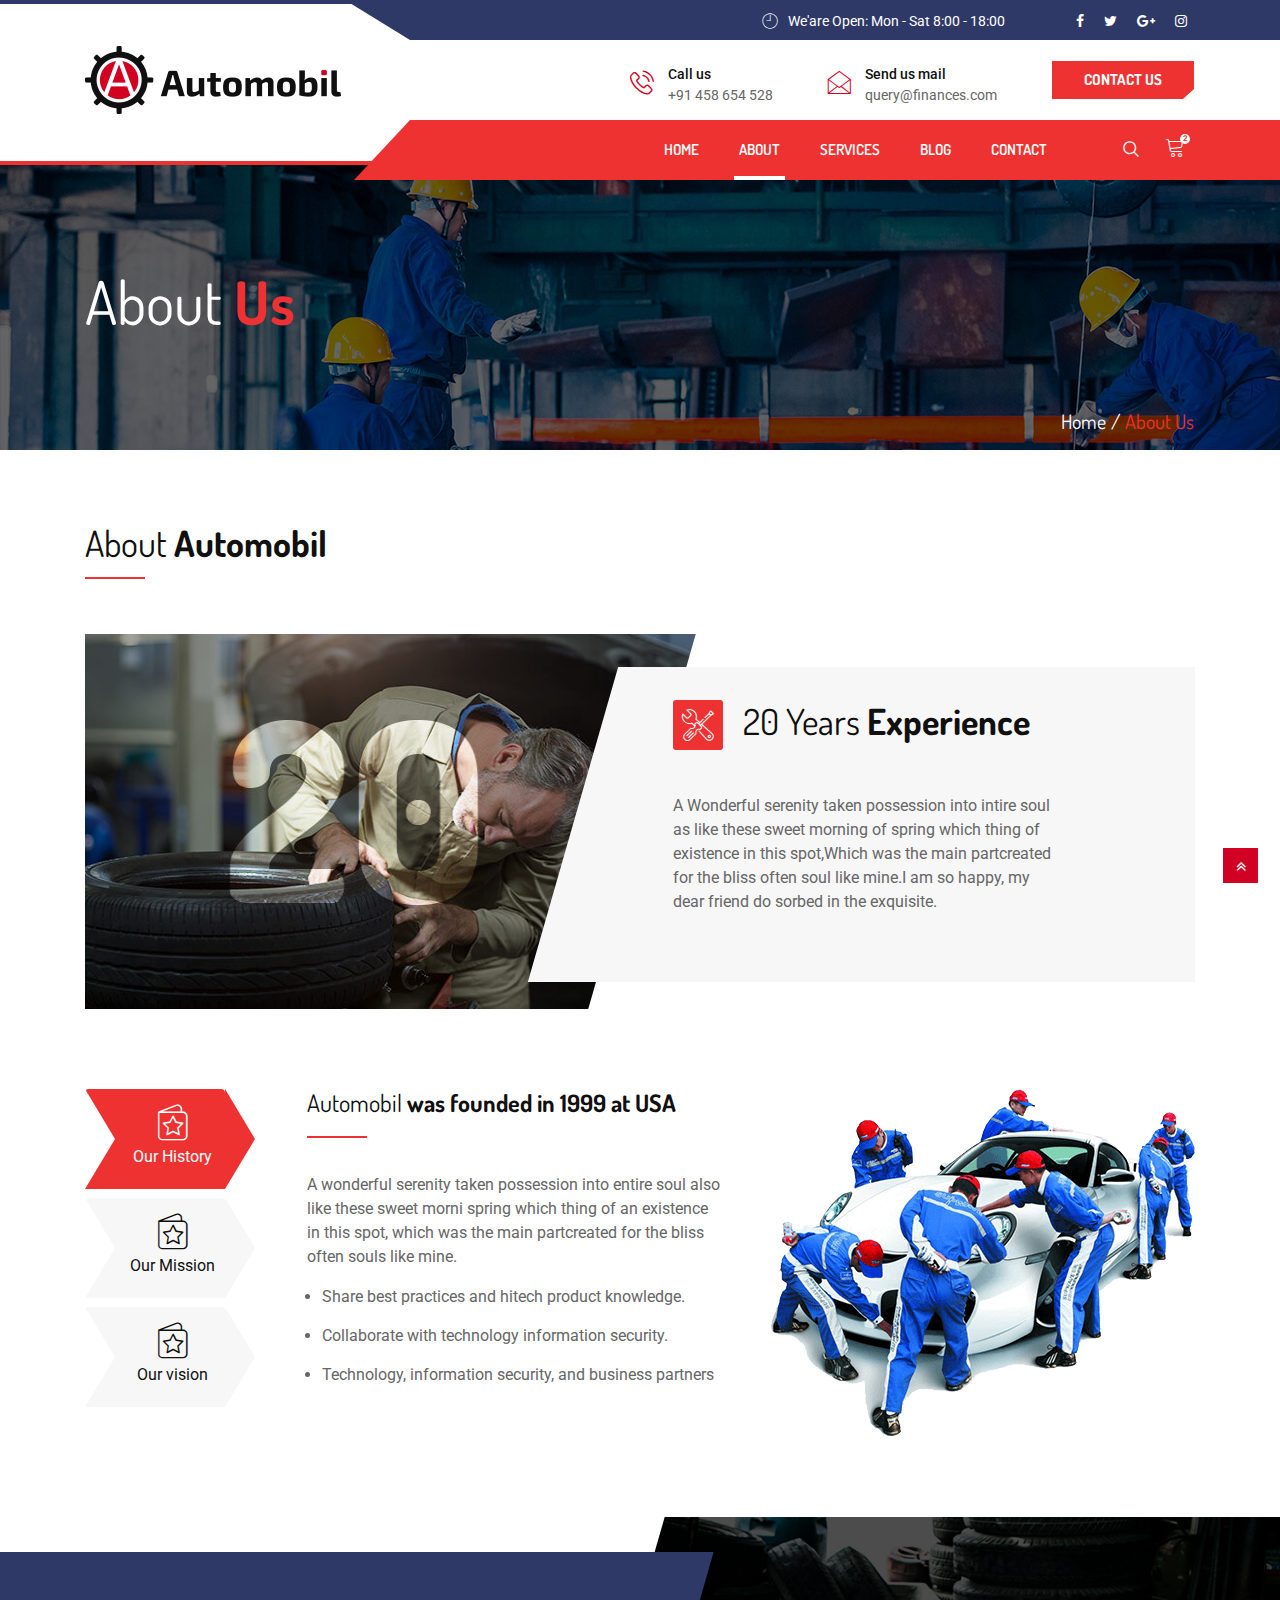
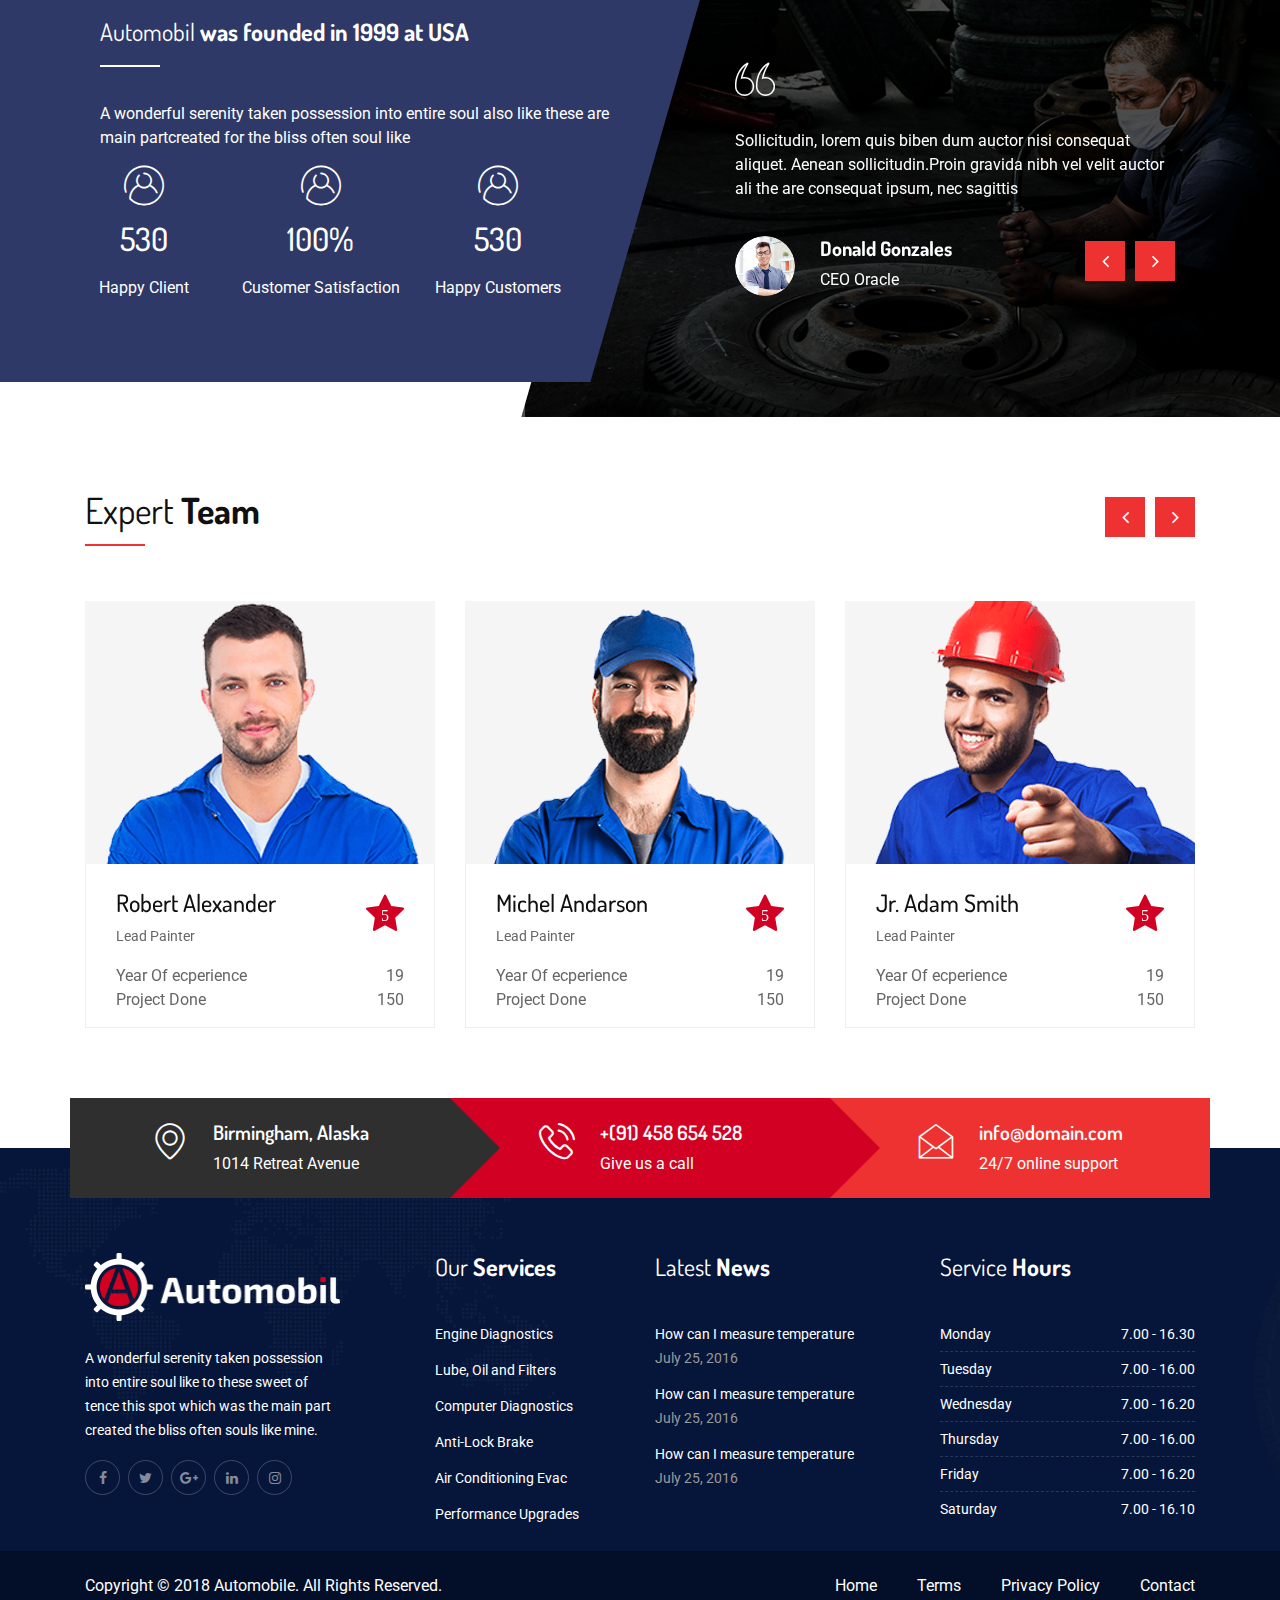
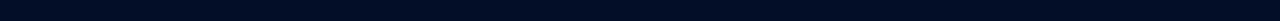
==== HTML/about-us.html @ 8ba7ca72 "Init" ====
<!doctype html>
<html lang="en">

<head>
   <!-- Basic Page Needs =====================================-->
   <meta charset="utf-8">

   <!-- Mobile Specific Metas ================================-->
   <meta http-equiv="X-UA-Compatible" content="IE=edge">
   <meta name="viewport" content="width=device-width, initial-scale=1, shrink-to-fit=no">

   <!-- Site Title- -->
   <title>Automobil - Auto Mechanic & Auto Repair HTML Template</title>

   <!-- CSS
   ==================================================== -->

   <!-- Font Awesome -->
   <link rel="stylesheet" href="css/font-awesome.min.css">

   <!-- Font Awesome -->
   <link rel="stylesheet" href="css/animate.css">

   <!-- IcoFonts -->
   <link rel="stylesheet" href="css/icofonts.css">
   <link rel="stylesheet" href="css/automobil_icon.css">

   <!-- Bootstrap -->
   <link rel="stylesheet" href="css/bootstrap.min.css">

   <!-- Owl Carousel -->
   <link rel="stylesheet" href="css/owlcarousel.min.css">

   <!-- Contactme -->
   <link rel="stylesheet" href="css/contactme/bootstrap-datepicker.standalone.min.css">
   <link rel="stylesheet" href="css/contactme/contactme-1.6.css">
   <link rel="stylesheet" href="css/contactme/jquery.timepicker.css">
   <link rel="stylesheet" href="css/contactme/select2.min.css">

   <!-- Style -->
   <link rel="stylesheet" href="css/style.css">

   <!-- Responsive -->
   <link rel="stylesheet" href="css/responsive.css">


   <!-- HTML5 shim and Respond.js IE8 support of HTML5 elements and media queries -->
   <!-- WARNING: Respond.js doesn't work if you view the page via file:// -->
   <!--[if lt IE 9]>
      <script src="https://oss.maxcdn.com/html5shiv/3.7.2/html5shiv.min.js"></script>
      <script src="https://oss.maxcdn.com/respond/1.4.2/respond.min.js"></script>
      <![endif]-->


</head>

<body>
   <div class="ts-top-bar">
      <div class="top-bar-angle">
         <div class="container">
            <div class="row">
               <div class="col-lg-6 col-md-4"></div>
               <div class="col-lg-4 col-md-5">
                  <div class="top-bar-event ts-top">
                     <i class="icon icon-clock"></i><span>We'are Open: Mon - Sat 8:00 - 18:00</span>
                  </div> <!-- Top Bar Text End -->
               </div> <!-- Col End -->
               <div class="col-lg-2 col-md-3 text-right">
                  <div class="top-bar-social-icon ml-auto">
                     <ul>
                        <li><a href="#"><i class="fa fa-facebook"></i></a></li>
                        <li><a href="#"><i class="fa fa-twitter"></i></a></li>
                        <li><a href="#"><i class="fa fa-google-plus"></i></a></li>
                        <li><a href="#"><i class="fa fa-instagram"></i></a></li>
                     </ul>
                  </div> <!-- Social End -->
               </div><!-- Col End -->
            </div> <!-- Row End -->
         </div> <!-- Container End -->
      </div> <!-- Angle Bar End -->
   </div> <!-- Top Bar End -->

   <header class="ts-header header-default">
      <div class="ts-logo-area">
         <div class="container">
            <div class="row align-items-center">
               <div class="col-md-4">
                  <a class="ts-logo" href="index.html">
                     <img src="images/logo/logo.png" alt="logo">
                  </a>
               </div> <!-- Col End -->
               <div class="col-md-8 float-right">
                  <ul class="top-contact-info">
                     <li>
                        <span><i class="icon icon-phone3"></i></span>
                        <div class="info-wrapper">
                           <p class="info-title">Call us</p>
                           <p class="info-subtitle">+91 458 654 528</p>
                        </div>
                     </li> <!-- li End -->
                     <li>
                        <span><i class="icon icon-envelope"></i></span>
                        <div class="info-wrapper">
                           <p class="info-title">Send us mail</p>
                           <p class="info-subtitle">query@finances.com</p>
                        </div>
                     </li> <!-- Li End -->
                     <li>
                        <a href="#" class="btn btn-primary">contact us</a>
                     </li> <!-- Li End -->
                  </ul> <!-- Contact info End -->
               </div> <!-- Col End -->
            </div> <!-- Row End -->
         </div> <!-- Container End -->
      </div> <!-- Logo End -->
	  
      <div class="header-angle">
         <div class="container">
            <nav class="navbar navbar-expand-lg navbar-light">
               <button class="navbar-toggler" type="button" data-toggle="collapse" data-target="#navbarSupportedContent" aria-controls="navbarSupportedContent"
                  aria-expanded="false" aria-label="Toggle navigation">
                  <span class="navbar-toggler-icon"></span>
               </button><!-- End of Navbar toggler -->
               <div class="collapse navbar-collapse justify-content-end ts-navbar" id="navbarSupportedContent">
                  <ul class="navbar-nav">
                     <li class="nav-item dropdown">
                        <a class="nav-link" href="#" data-toggle="dropdown">
                        Home
                        <span class="ts-indicator"><i class="fa fa-angle-down"></i></span>
                     </a>
                        <ul class="dropdown-menu ts-dropdown-menu">
                           <li><a href="index.html">Home One</a></li>
                           <li><a href="index-2.html">Home Two</a></li>
                           <li><a href="index-3.html">Home Three</a></li>
                           <li><a href="index-4.html">Home Four</a></li>
                        </ul><!-- End of Dropdown menu -->
                     </li><!-- End Dropdown -->
                     <li class="nav-item dropdown active">
                        <a class="nav-link active" href="#" data-toggle="dropdown">
                        About
                        <span class="ts-indicator"><i class="fa fa-angle-down"></i></span>
                     </a>
                        <ul class="dropdown-menu ts-dropdown-menu">
                           <li><a class="active" href="about-us.html">About Us</a></li>
                           <li><a href="team.html">Our Team</a></li>
                           <li><a href="gallery.html">Gallery</a></li>
                           <li><a href="faq.html">Faq</a></li>
                           <li><a href="testimonial.html">Testimonial</a></li>
                           <li><a href="pricing-table.html">Pricing Table</a></li>
                        </ul><!-- End of Dropdown menu -->
                     </li><!-- End Dropdown -->
                     <li class="nav-item dropdown">
                        <a class="nav-link" href="#" data-toggle="dropdown">
                        Services
                        <span class="ts-indicator"><i class="fa fa-angle-down"></i></span>
                     </a>
                        <ul class="dropdown-menu ts-dropdown-menu">
                           <li><a href="service.html">Service All</a></li>
                           <li><a href="service-details.html">Service Single</a></li>
                        </ul><!-- End of Dropdown menu -->
                     </li><!-- End Dropdown -->

                     <!-- <li class="nav-item dropdown">
                        <a class="nav-link" href="#" data-toggle="dropdown">
                        Shop
                        <span class="ts-indicator"><i class="fa fa-angle-down"></i></span>
                        </a>
                     </li> -->
                     <li class="nav-item dropdown">
                        <a class="nav-link" href="#" data-toggle="dropdown">
                        Blog
                        <span class="ts-indicator"><i class="fa fa-angle-down"></i></span>
                     </a>
                        <ul class="dropdown-menu ts-dropdown-menu">
                           <li><a href="news-left-sidebar.html">News Left Sidebar</a></li>
                           <li><a href="news-right-sidebar.html">News Right Sidebar</a></li>
                           <li><a href="news-single.html">News Single</a></li>
                        </ul><!-- End of Dropdown menu -->
                     </li><!-- End Dropdown -->

                     <li class="nav-item dropdown">
                        <a class="nav-link" href="contact.html" >
                        Contact
                        </a>
                     </li> <!-- End Dropdown -->

                  </ul> <!-- End Navbar Nav -->
               </div> <!-- End of navbar collapse -->

               <div class="header-cart">
                  <div class="cart-link">
                     <form action="#">
                           <button type="button"><i class="icon icon-search show"></i></button>
                        <button><i class="icon icon-cross"></i></button>
                        <div class="search-box">
                           <input type="search" name="search" id="search" placeholder="Type here and Search...">
                        </div>
                     </form>
                     <a href="#"><i class="icon icon-cart"></i><sup>2</sup></a>
                  </div>
               </div> <!-- End Cart -->

            </nav> <!-- End of Nav -->
         </div> <!-- End of Container -->
      </div> <!-- End of Header Angle-->
   </header> <!-- End of Header area-->

   <div class="banner-area bg-overlay" id="banner-area" style="background-image:url(images/banner/about_banner.jpg);">
      <div class="container">
            <div class="row justify-content-center">
               <div class="col">
                  <div class="banner-heading">
                        <h1 class="banner-title">About <span>Us</span></h1>
                        <ol class="breadcrumb">
                           <li>Home</li>
                           <li><a href="#">About Us</a></li>
                        </ol>
                  </div> <!-- Banner heading -->
               </div><!-- Col end-->
            </div><!-- Row end-->
      </div><!-- Container end-->
   </div><!-- Banner area end-->

   <section id="main-container" class="main-container pb-0">
      <div class="ts-about-us">
         <div class="container">
            <div class="row">
               <div class="col-md-12">
                  <h2 class="section-title">
                     <span>About</span> Automobil
                  </h2>
               </div><!-- Col end -->
            </div><!-- Row End -->
            <div class="row overflow-hidden no-gutters">
               <div class="col-lg-7 col-md-12">
                  <div class="box-skew-hidden-left">
                        <div class="box-skew-left">
                           <img class="img-fluid" src="images/about/about-img2.jpg" alt="">
                        </div><!-- Box skew left -->
                  </div>
               </div> <!-- Col End -->
               <div class="col-lg-5 col-md-12">
                  <div class="box-skew-right">
                        <div class="box-content-wrapper">
                           <i class="icon-repair"></i>
                           <h2 class="column-title no-border">
                              <span>20 Years</span> Experience
                           </h2>
                           <p>A Wonderful serenity taken possession into intire soul as like these sweet morning of spring which thing of existence  in this spot,Which was the main partcreated for the bliss often soul like mine.I am so happy, my dear friend do sorbed in the exquisite.</p>
                        </div> <!-- Content wrapper end -->
                  </div> <!-- Content Right End -->
               </div> <!-- Col end -->
            </div> <!-- Row End -->
         </div> <!-- Container Fluid -->
      </div><!-- Ts About Us end -->
   </section> <!-- About End -->

   <section id="ts-history-tab" class="ts-history-tab">
      <div class="container">
         <div class="row">
            <div class="col-lg-7 col-md-12">
               <div class="row">
                  <div class="col-lg-4 col-md-4">
                     <ul class="nav nav-tabs ts-tab" id="myTab" role="tablist">
                        <li class="nav-item">
                           <a class="nav-link active" id="home-tab" data-toggle="tab" href="#home" role="tab" aria-controls="home" aria-selected="true">
                           <i class="icon-history"></i>Our History</a>
                        </li>
                        <li class="nav-item">
                           <a class="nav-link" id="profile-tab" data-toggle="tab" href="#profile" role="tab" aria-controls="profile" aria-selected="false">
                           <i class="icon-history"></i>Our Mission</a>
                        </li>
                        <li class="nav-item">
                           <a class="nav-link" id="contact-tab" data-toggle="tab" href="#contact" role="tab" aria-controls="contact" aria-selected="false">
                           <i class="icon-history"></i>Our vision</a>
                        </li>
                     </ul><!-- ul end -->
                  </div><!-- Col end -->
                  <div class="col-lg-8 col-md-8">
                     <div class="tab-content ts-tab-content" id="myTabContent">
                        <div class="tab-pane fade show active" id="home" role="tabpanel" aria-labelledby="home-tab">
                           <h2 class="column-title-sm">
                              <span>Automobil </span> was founded in 1999 at USA
                           </h2>
                           <p>A wonderful serenity taken possession  into entire soul also  like these sweet morni  spring which thing of an existence in this spot, which was the main partcreated for the bliss often souls like mine. </p>
                           <ul class="list-round-solid">
                              <li>Share best practices and hitech product knowledge.</li>
                              <li>Collaborate with technology information security.</li>
                              <li>Technology, information security, and business partners</li>
                           </ul>
                        </div> <!-- tab pane end -->
                        <div class="tab-pane fade" id="profile" role="tabpanel" aria-labelledby="profile-tab">
                           <h2 class="column-title-sm">
                              <span>Automobil </span> was founded in 1999 at USA
                           </h2>
                           <p>A wonderful serenity taken possession  into entire soul also  like these sweet morni  spring which thing of an existence in this spot, which was the main partcreated for the bliss often souls like mine. </p>
                           <ul class="list-round-solid">
                              <li>Share best practices and hitech product knowledge.</li>
                              <li>Collaborate with technology information security.</li>
                              <li>Technology, information security, and business partners</li>
                           </ul>
                        </div> <!-- tab pane end -->
                        <div class="tab-pane fade" id="contact" role="tabpanel" aria-labelledby="contact-tab">
                           <h2 class="column-title-sm">
                              <span>Automobil </span> was founded in 1999 at USA
                           </h2>
                           <p>A wonderful serenity taken possession  into entire soul also  like these sweet morni  spring which thing of an existence in this spot, which was the main partcreated for the bliss often souls like mine. </p>
                           <ul class="list-round-solid">
                              <li>Share best practices and hitech product knowledge.</li>
                              <li>Collaborate with technology information security.</li>
                              <li>Technology, information security, and business partners</li>
                           </ul>
                        </div><!-- Tab pane end -->
                     </div> <!-- tab content -->
                  </div> <!-- col end -->
               </div><!-- Row end -->
            </div> <!-- Col end -->
            <div class="col-lg-5 col-md-12 text-right">
               <span><img class="img-fluid" src="images/our-history.png" alt=""></span>
            </div> <!-- COl end -->
         </div> <!-- Row End -->
      </div> <!-- Container end -->
   </section> <!-- History tab end -->

   <section id="ts-fun-facts" class="ts-fun-facts">
      <div class="container-fluid no-padding">
         <div class="row no-gutters">
            <div class="col-lg-6 col-md-12 align-self-center">
               <div class="box-skew-area-left bg-blue">
                  <div class="box-skew-sm-left">
                     <h2 class="column-title-sm text-white">
                        <span>Automobil </span> was founded in 1999 at USA
                     </h2>
                     <p class="fun-fact-info">A wonderful serenity taken possession into entire soul also like these are main partcreated for the bliss often soul like</p>
                     <div class="row ts-main-fact">
                        <div class="col-md-4">
                           <div class="ts-facts text-center">
                              <i class="icon-customer"></i>
                              <div class="ts-facts-num">
                                 <h3 class="funfact"><span class="counterUp">530</span></h3>
                              </div>
                              <p>Happy Client</p>
                           </div>
                        </div>
                        <div class="col-md-4">
                           <div class="ts-facts text-center">
                              <i class="icon-customer"></i>
                              <div class="ts-facts-num">
                                 <h3 class="funfact"><span class="counterUp">100%</span></h3>
                              </div>
                              <p>Customer Satisfaction</p>
                           </div>
                        </div>
                        <div class="col-md-4">
                           <div class="ts-facts text-center">
                              <i class="icon-customer"></i>
                              <div class="ts-facts-num">
                                 <h3 class="funfact"><span class="counterUp">530</span></h3>
                              </div>
                              <p>Happy Customers</p>
                           </div>
                        </div>
                     </div><!-- row end -->
                  </div> <!-- Newsletter Content end -->
               </div> <!-- Newsletter Left end -->
            </div> <!-- Col End -->
            <div class="col-lg-6 col-md-12">
               <div class="box-skew-area-right">
                  <div class="box-skew-sm-right">
                     <img class="img-fluid" src="images/about/about-img3.jpg" alt="">
                     <div class="testimonial-slide owl-carousel">
                        <div class="testimonial-item">
                           <span class="icon icon-quote22"></span>
                              <p class="quote-text">Sollicitudin, lorem quis biben dum auctor nisi consequat aliquet. Aenean sollicitudin.Proin gravida nibh vel velit auctor ali the are consequat ipsum, nec sagittis</p>
                           <div class="quote-item-footer">
                              <img class="img-fluid" src="images/testimonial/quote_profile.png" alt="">
                              <div class="quote-item-info">
                                 <h3 class="quote-author">Donald Gonzales</h3>
                                 <span class="quote-subtext"> CEO Oracle </span>
                              </div>
                           </div> <!-- Item End -->
                        </div> <!-- Testimonial Single End -->
                        <div class="testimonial-item">
                           <span class="icon icon-quote22"></span>
                              <p class="quote-text"><i>Sollicitudin, lorem quis biben dum auctor nisi consequat aliquet. Aenean sollicitudin.Proin gravida nibh vel velit auctor ali the are consequat ipsum, nec sagittis</i></p>
                           <div class="quote-item-footer">
                              <img class="img-fluid" src="images/testimonial/quote_profile.png" alt="">
                              <div class="quote-item-info">
                                 <h3 class="quote-author">Donald Gonzales</h3>
                                 <span class="quote-subtext"> CEO Oracle </span>
                              </div>
                           </div> <!-- Item End -->
                        </div> <!-- Testimonial Single End -->
                     </div><!-- Testimonial Slide -->
                  </div> <!-- Newsletter content end -->
               </div> <!-- Newsletter right end -->
            </div> <!-- Col end -->
         </div> <!-- Row End -->
      </div> <!-- Container fluid end -->
   </section><!-- Fun Fact -->

   <section id="ts-team" class="ts-team pb-120">
      <div class="container">
         <div class="row">
            <div class="col-md-12">
               <h2 class="section-title">
                  <span>Expert </span>Team
               </h2>
            </div> <!-- Col End -->
         </div><!-- Row End -->
         <div class="row">
            <div class="col-md-12">
               <div class="team-carousel owl-carousel">
                  <div class="ts-team-info">
                     <img src="images/team/team1.png" alt="" class="img-fluid">
                     <div class="team-content">
                        <div class="team-details">
                           <h3 class="team-name">
                              Robert Alexander 
                           </h3>
									<p>Lead Painter</p>
                           <span class="team-rating">
                              <i class="fa fa-star"><span>5</span></i>
                           </span>
                        </div>
                        <div class="team-text">
                           <p>Year Of ecperience<span>19</span></p>
                           <p>Project Done<span>150</span></p>
                        </div>
                     </div> <!-- Team Content End -->
                  </div> <!-- Team Info End -->
                  <div class="ts-team-info">
                     <img src="images/team/team2.png" alt="" class="img-fluid">
                     <div class="team-content">
                        <div class="team-details">
                           <h3 class="team-name">
                              Michel Andarson 
                           </h3>
									<p>Lead Painter</p>
                           <span class="team-rating">
                              <i class="fa fa-star"><span>5</span></i>
                           </span>
                        </div>
                        <div class="team-text">
                           <p>Year Of ecperience<span>19</span></p>
                           <p>Project Done<span>150</span></p>
                        </div>
                     </div> <!-- Team Content End -->
                  </div> <!-- Team Info End -->
                  <div class="ts-team-info">
                     <img src="images/team/team3.png" alt="" class="img-fluid">
                     <div class="team-content">
                        <div class="team-details">
                           <h3 class="team-name">
                              Jr. Adam Smith 
                           </h3>
									<p>Lead Painter</p>
                           <span class="team-rating">
                              <i class="fa fa-star"><span>5</span></i>
                           </span>
                        </div>
                        <div class="team-text">
                           <p>Year Of ecperience<span>19</span></p>
                           <p>Project Done<span>150</span></p>
                        </div>
                     </div> <!-- Team Content End -->
                  </div> <!-- Team Info End -->
                  <div class="ts-team-info">
                     <img src="images/team/team2.png" alt="" class="img-fluid">
                     <div class="team-content">
                        <div class="team-details">
                           <h3 class="team-name">
                              Michel Andarson 
                           </h3>
									<p>Lead Painter</p>
                           <span class="team-rating">
                              <i class="fa fa-star"><span>5</span></i>
                           </span>
                        </div>
                        <div class="team-text">
                           <p>Year Of ecperience<span>19</span></p>
                           <p>Project Done<span>150</span></p>
                        </div>
                     </div> <!-- Team Content End -->
                  </div> <!-- Team Info End -->
                  <div class="ts-team-info">
                     <img src="images/team/team2.png" alt="" class="img-fluid">
                     <div class="team-content">
                        <div class="team-details">
                           <h3 class="team-name">
                              Michel Andarson 
                           </h3>
					<p>Lead Painter</p>
                           <span class="team-rating">
                              <i class="fa fa-star"><span>5</span></i>
                           </span>
                        </div>
                        <div class="team-text">
                           <p>Year Of ecperience<span>19</span></p>
                           <p>Project Done<span>150</span></p>
                        </div><!-- Team Text -->
                     </div> <!-- Team Content End -->
                  </div> <!-- Team Info End -->
               </div><!-- News Carousel end -->
            </div><!-- Col end -->
         </div><!-- Row end -->
      </div><!-- Container end -->
   </section> <!-- Team end -->

   <footer class="footer" id="footer">
      <div class="footer-top">
         <div class="container">
            <div class="row">
               <div class="col-md-4 footer-box">
                  <i class="icon icon-map-marker2"></i>
                  <div class="footer-box-content">
                     <h3>Birmingham, Alaska</h3>
                     <p>1014 Retreat Avenue</p>
                  </div>
               </div><!-- Box 1 end-->
               <div class="col-md-4 footer-box">
                  <i class="icon icon-phone3"></i>
                  <div class="footer-box-content">
                     <h3>+(91) 458 654 528</h3>
                     <p>Give us a call</p>
                  </div>
               </div><!-- Box 2 end-->
               <div class="col-md-4 footer-box">
                  <i class="icon icon-envelope"></i>
                  <div class="footer-box-content">
                     <h3>info@domain.com</h3>
                     <p>24/7 online support</p>
                  </div>
               </div><!-- Box 3 end-->
            </div><!-- Content row end-->
         </div><!-- Container end-->
      </div><!-- Footer top end-->
      <div class="footer-main">
         <div class="container">
            <div class="row">
               <div class="col-lg-3 col-md-6 footer-widget footer-about">
                  <div class="footer-logo">
                     <a href="index.html">
                        <img class="img-fluid" src="images/logo/footer_logo.png" alt="">
                     </a>
                  </div>
                  <p>A wonderful serenity taken possession into entire soul like to these sweet of tence this spot which was the main part created the bliss often souls like mine.</p>
                  <div class="footer-social">
                     <ul class="unstyled">
                        <li><a href="#"><i class="fa fa-facebook"></i></a></li>
                        <li><a href="#"><i class="fa fa-twitter"></i></a></li>
                        <li><a href="#"><i class="fa fa-google-plus"></i></a></li>
                        <li><a href="#"><i class="fa fa-linkedin"></i></a></li>
                        <li><a href="#"><i class="fa fa-instagram"></i></a></li>
                     </ul> <!-- Ul end -->
                  </div><!-- Footer social end-->
               </div> <!-- Col End -->
               <!-- About us end-->
               <div class="col-lg-3 col-md-6 footer-widget widget-service">
                  <h3 class="widget-title"><span>Our</span> Services</h3>
                  <ul class="unstyled">
                     <li><a href="#">Engine Diagnostics</a></li>
                     <li><a href="#">Lube, Oil and Filters</a></li>
                     <li><a href="#">Computer Diagnostics</a></li>
                     <li><a href="#">Anti-Lock Brake</a></li>
                     <li><a href="#">Air Conditioning Evac</a></li>
                     <li><a href="#">Performance Upgrades</a></li>
                  </ul> <!-- Ul end -->
               </div> <!-- Col End -->
               <div class="col-lg-3 col-md-6 footer-widget news-widget">
                  <h3 class="widget-title"><span>Latest</span> News</h3>
                  <ul class="unstyled">
                     <li class="news-text">
                        <a href="#"><span>How can I measure temperature</span></a>
                        <span>July 25, 2016</span>
                     </li>
                     <li class="news-text">
                        <a href="#"><span>How can I measure temperature</span></a>
                        <span>July 25, 2016</span>
                     </li>
                     <li class="news-text">
                        <a href="#"><span>How can I measure temperature</span></a>
                        <span>July 25, 2016</span>
                     </li>
                  </ul> <!-- Ul -->
               </div> <!-- Col End -->
               <div class="col-lg-3 col-md-6 footer-widget">
                  <h3 class="widget-title"><span>Service</span> Hours</h3>
                  <ul class="unstyled service-time">
                     <li>
                        <span>Monday</span>
                        <span>7.00 - 16.30</span>
                     </li>
                     <li>
                        <span>Tuesday</span>
                        <span>7.00 - 16.00</span>
                     </li>
                     <li>
                        <span>Wednesday</span>
                        <span>7.00 - 16.20</span>
                     </li>
                     <li>
                        <span>Thursday</span>
                        <span>7.00 - 16.00</span>
                     </li>
                     <li>
                        <span>Friday</span>
                        <span>7.00 - 16.20</span>
                     </li>
                     <li>
                        <span>Saturday</span>
                        <span>7.00 - 16.10</span>
                     </li>
                  </ul> <!-- Service Time -->
               </div> <!-- Col End -->
            </div><!-- Content row end-->
         </div><!-- Container end-->
      </div><!-- Footer Main-->
      <div class="copyright">
         <div class="container">
            <div class="row">
               <div class="col-lg-6 col-md-12">
                  <div class="copyright-info"><span>Copyright © 2018 Automobile. All Rights Reserved.</span></div>
               </div>
               <div class="col-lg-6 col-md-12">
                  <div class="footer-menu">
                     <ul class="nav unstyled">
                        <li><a href="#">Home</a></li>
                        <li><a href="#">Terms</a></li>
                        <li><a href="#">Privacy Policy</a></li>
                        <li><a href="#">Contact</a></li>
                     </ul> <!-- Nav End -->
                  </div> <!-- Footer menu end -->
               </div> <!-- Col End -->
            </div><!-- Row end-->
         </div><!-- Container end-->
         <div class="back-to-top" id="back-to-top" data-spy="affix" data-offset-top="10" style="display: block;">
            <button class="back-btn" title="Back to Top">
               <i class="fa fa-angle-double-up"></i><!-- icon end-->
            </button><!-- button end-->
         </div><!-- Back to top -->
      </div><!-- Copyright end-->
   </footer>

   <!-- javaScript Files
      =============================================================================-->

   <!-- initialize jQuery Library -->
   <script src="js/jquery.min.js"></script>
   <!-- Popper JS -->
   <script src="js/popper.min.js"></script>
   <!-- Bootstrap jQuery -->
   <script src="js/bootstrap.min.js"></script>
   <!-- Owl Carousel -->
   <script src="js/owl-carousel.2.3.0.min.js"></script>
   <!-- START js copy section -->
   <script src="js/contactme/bootstrap-datepicker.min.js"></script>
   <script src="js/contactme/bootstrap-datepicker-lang/en.js"></script>
   <script src="js/contactme/jquery.timepicker.min.js"></script>
   <script src="js/contactme/select2.full.min.js"></script>
   <script src="js/contactme/select2-lang/en.js"></script>
   <!--[if lt IE 9]><script src="contactme/js/EQCSS-polyfills-1.7.0.min.js"></script><![endif]-->
   <script src="js/contactme/EQCSS-1.7.0.min.js"></script>
   <script src="js/contactme/contactme-config.js"></script>
   <script src="js/contactme/contactme-1.6.js"></script>
   <!-- To enable Google reCAPTCHA, uncomment the next line: -->
   <!-- <script src="https://www.google.com/recaptcha/api.js?onload=initRecaptchas&render=explicit" async defer></script> -->
   <!-- END js copy section -->
   <!-- Template Custom -->
   <script src="js/main.js"></script>
</body>

</html>
---- HTML/css/icofonts.css ----
@font-face {
  font-family: 'iconfont';
  src:
    url('../fonts/icofonts/iconfont.ttf?i44ssd') format('truetype'),
    url('../fonts/icofonts/iconfont.woff?i44ssd') format('woff'),
    url('../fonts/icofonts/iconfont.svg?i44ssd#iconfont') format('svg');
  font-weight: normal;
  font-style: normal;
}

.icon {
  /* use !important to prevent issues with browser extensions that change fonts */
  font-family: 'iconfont' !important;
  speak: none;
  font-style: normal;
  font-weight: normal;
  font-variant: normal;
  text-transform: none;
  line-height: 1;

  /* Better Font Rendering =========== */
  -webkit-font-smoothing: antialiased;
  -moz-osx-font-smoothing: grayscale;
}

.icon-abacus2:before {
  content: "\e944";
}
.icon-abacus:before {
  content: "\e945";
}
.icon-agenda:before {
  content: "\e946";
}
.icon-agenda2:before {
  content: "\e993";
}
.icon-agenda-1:before {
  content: "\e994";
}
.icon-alarm-clock2:before {
  content: "\e995";
}
.icon-alarm-clock:before {
  content: "\e996";
}
.icon-atomic:before {
  content: "\e997";
}
.icon-auction:before {
  content: "\e998";
}
.icon-balance:before {
  content: "\e999";
}
.icon-balance2:before {
  content: "\e99a";
}
.icon-bank:before {
  content: "\e99b";
}
.icon-bar-chart:before {
  content: "\e99c";
}
.icon-barrier:before {
  content: "\e99d";
}
.icon-battery:before {
  content: "\e99e";
}
.icon-battery-1:before {
  content: "\e99f";
}
.icon-bell:before {
  content: "\e9a0";
}
.icon-bluetooth:before {
  content: "\e9a1";
}
.icon-book:before {
  content: "\e9a2";
}
.icon-briefcase:before {
  content: "\e9a3";
}
.icon-briefcase-1:before {
  content: "\e9a4";
}
.icon-briefcase-2:before {
  content: "\e9a5";
}
.icon-calculator:before {
  content: "\e9a6";
}
.icon-calculator2:before {
  content: "\e9a7";
}
.icon-calculator-1:before {
  content: "\e9a8";
}
.icon-calendar:before {
  content: "\e9a9";
}
.icon-calendar2:before {
  content: "\e9aa";
}
.icon-calendar-1:before {
  content: "\e9ab";
}
.icon-car:before {
  content: "\e9ac";
}
.icon-carrier:before {
  content: "\e9ad";
}
.icon-cash:before {
  content: "\e9ae";
}
.icon-chat:before {
  content: "\e9af";
}
.icon-chat-1:before {
  content: "\e9b0";
}
.icon-checked:before {
  content: "\e9b1";
}
.icon-clip:before {
  content: "\e9b2";
}
.icon-clip2:before {
  content: "\e9b3";
}
.icon-clipboard2:before {
  content: "\e9b4";
}
.icon-clipboard:before {
  content: "\e9b5";
}
.icon-clock:before {
  content: "\e9b6";
}
.icon-clock-1:before {
  content: "\e9b7";
}
.icon-cloud:before {
  content: "\e9b8";
}
.icon-cloud-computing:before {
  content: "\e9b9";
}
.icon-cloud-computing-1:before {
  content: "\e9ba";
}
.icon-cogwheel:before {
  content: "\e9bb";
}
.icon-coins:before {
  content: "\e9bc";
}
.icon-compass:before {
  content: "\e9bd";
}
.icon-contract:before {
  content: "\e9be";
}
.icon-conversation:before {
  content: "\e9bf";
}
.icon-crane:before {
  content: "\e9c0";
}
.icon-crane-2:before {
  content: "\e9c1";
}
.icon-credit-card2:before {
  content: "\e9c2";
}
.icon-credit-card:before {
  content: "\e9c3";
}
.icon-cursor:before {
  content: "\e9c4";
}
.icon-customer-service:before {
  content: "\e9c5";
}
.icon-cutlery:before {
  content: "\e9c6";
}
.icon-dart-board:before {
  content: "\e9c7";
}
.icon-decision-making:before {
  content: "\e9c8";
}
.icon-desk-chair:before {
  content: "\e9c9";
}
.icon-desk-lamp:before {
  content: "\e9ca";
}
.icon-diamond:before {
  content: "\e9cb";
}
.icon-direction:before {
  content: "\e9cc";
}
.icon-document:before {
  content: "\e9cd";
}
.icon-dollar-bill:before {
  content: "\e9ce";
}
.icon-download:before {
  content: "\e9cf";
}
.icon-edit:before {
  content: "\e9d0";
}
.icon-email:before {
  content: "\e9d1";
}
.icon-envelope2:before {
  content: "\e9d2";
}
.icon-envelope:before {
  content: "\e9d3";
}
.icon-eraser:before {
  content: "\e9d4";
}
.icon-eye:before {
  content: "\e9d5";
}
.icon-factory:before {
  content: "\e9d6";
}
.icon-fast-forward:before {
  content: "\e9d7";
}
.icon-favorites:before {
  content: "\e9d8";
}
.icon-file:before {
  content: "\e9d9";
}
.icon-file-1:before {
  content: "\e9da";
}
.icon-file-2:before {
  content: "\e9db";
}
.icon-file-3:before {
  content: "\e9dc";
}
.icon-filter:before {
  content: "\e9dd";
}
.icon-finance-book:before {
  content: "\e9de";
}
.icon-flag:before {
  content: "\e9df";
}
.icon-folder:before {
  content: "\e9e0";
}
.icon-folder-1:before {
  content: "\e9e1";
}
.icon-folders:before {
  content: "\e9e2";
}
.icon-folders2:before {
  content: "\e9e3";
}
.icon-gamepad:before {
  content: "\e9e4";
}
.icon-gift:before {
  content: "\e9e5";
}
.icon-growth:before {
  content: "\e9e6";
}
.icon-heart:before {
  content: "\e9e7";
}
.icon-home:before {
  content: "\e9e8";
}
.icon-house:before {
  content: "\e9e9";
}
.icon-house-1:before {
  content: "\e9ea";
}
.icon-house-2:before {
  content: "\e9eb";
}
.icon-id-card2:before {
  content: "\e9ec";
}
.icon-id-card:before {
  content: "\e9ed";
}
.icon-id-card-1:before {
  content: "\e9ee";
}
.icon-idea:before {
  content: "\e9ef";
}
.icon-image:before {
  content: "\e9f0";
}
.icon-improvement:before {
  content: "\e9f1";
}
.icon-inbox:before {
  content: "\e9f2";
}
.icon-information:before {
  content: "\e9f3";
}
.icon-key2:before {
  content: "\e9f4";
}
.icon-key:before {
  content: "\e9f5";
}
.icon-laptop:before {
  content: "\e9f6";
}
.icon-layers:before {
  content: "\e9f7";
}
.icon-light-bulb:before {
  content: "\e9f8";
}
.icon-like:before {
  content: "\e9f9";
}
.icon-line-chart:before {
  content: "\e9fa";
}
.icon-loupe:before {
  content: "\e9fb";
}
.icon-mail:before {
  content: "\e9fc";
}
.icon-manager:before {
  content: "\e9fd";
}
.icon-map:before {
  content: "\e9fe";
}
.icon-medal:before {
  content: "\e9ff";
}
.icon-megaphone:before {
  content: "\ea00";
}
.icon-megaphone2:before {
  content: "\ea01";
}
.icon-message:before {
  content: "\ea02";
}
.icon-message-1:before {
  content: "\ea03";
}
.icon-message-2:before {
  content: "\ea04";
}
.icon-microphone:before {
  content: "\ea05";
}
.icon-money:before {
  content: "\ea06";
}
.icon-money-bag:before {
  content: "\ea07";
}
.icon-monitor:before {
  content: "\ea08";
}
.icon-music:before {
  content: "\ea09";
}
.icon-next:before {
  content: "\ea0a";
}
.icon-open-book:before {
  content: "\ea0b";
}
.icon-padlock:before {
  content: "\ea0c";
}
.icon-padlock-1:before {
  content: "\ea0d";
}
.icon-paint-brush:before {
  content: "\ea0e";
}
.icon-pause:before {
  content: "\ea0f";
}
.icon-pen:before {
  content: "\ea10";
}
.icon-pencil:before {
  content: "\ea11";
}
.icon-percentage:before {
  content: "\ea12";
}
.icon-phone-call2:before {
  content: "\ea13";
}
.icon-phone-call:before {
  content: "\ea14";
}
.icon-photo-camera:before {
  content: "\ea15";
}
.icon-pie-chart:before {
  content: "\ea16";
}
.icon-pipe:before {
  content: "\ea17";
}
.icon-placeholder:before {
  content: "\ea18";
}
.icon-placeholder2:before {
  content: "\ea19";
}
.icon-planet-earth:before {
  content: "\ea1a";
}
.icon-play-button:before {
  content: "\ea1b";
}
.icon-power-button:before {
  content: "\ea1c";
}
.icon-presentation2:before {
  content: "\ea1d";
}
.icon-presentation:before {
  content: "\ea1e";
}
.icon-printer:before {
  content: "\ea1f";
}
.icon-push-pin2:before {
  content: "\ea20";
}
.icon-push-pin:before {
  content: "\ea21";
}
.icon-refresh:before {
  content: "\ea22";
}
.icon-reload:before {
  content: "\ea23";
}
.icon-return:before {
  content: "\ea24";
}
.icon-rocket-ship:before {
  content: "\ea25";
}
.icon-rss:before {
  content: "\ea26";
}
.icon-safebox:before {
  content: "\ea27";
}
.icon-safebox2:before {
  content: "\ea28";
}
.icon-search2:before {
  content: "\ea29";
}
.icon-search-1:before {
  content: "\ea2a";
}
.icon-settings:before {
  content: "\ea2b";
}
.icon-settings-1:before {
  content: "\ea2c";
}
.icon-settings-2:before {
  content: "\ea2d";
}
.icon-sewing-machine:before {
  content: "\ea2e";
}
.icon-share:before {
  content: "\ea2f";
}
.icon-shield:before {
  content: "\ea30";
}
.icon-shield2:before {
  content: "\ea31";
}
.icon-shopping:before {
  content: "\ea32";
}
.icon-shopping-bag:before {
  content: "\ea33";
}
.icon-shopping-bag-1:before {
  content: "\ea34";
}
.icon-shopping-bag-2:before {
  content: "\ea35";
}
.icon-shopping-cart:before {
  content: "\ea36";
}
.icon-shopping-cart2:before {
  content: "\ea37";
}
.icon-shopping-cart-1:before {
  content: "\ea38";
}
.icon-shopping-cart-2:before {
  content: "\ea39";
}
.icon-shopping-cart-3:before {
  content: "\ea3a";
}
.icon-smartphone:before {
  content: "\ea3b";
}
.icon-speaker:before {
  content: "\ea3c";
}
.icon-speakers:before {
  content: "\ea3d";
}
.icon-stats:before {
  content: "\ea3e";
}
.icon-stats-1:before {
  content: "\ea3f";
}
.icon-stats-2:before {
  content: "\ea40";
}
.icon-stats-3:before {
  content: "\ea41";
}
.icon-stats-4:before {
  content: "\ea42";
}
.icon-stats-5:before {
  content: "\ea43";
}
.icon-stats-6:before {
  content: "\ea44";
}
.icon-sticky-note:before {
  content: "\ea45";
}
.icon-store:before {
  content: "\ea46";
}
.icon-store-1:before {
  content: "\ea47";
}
.icon-suitcase:before {
  content: "\ea48";
}
.icon-suitcase-1:before {
  content: "\ea49";
}
.icon-tag:before {
  content: "\ea4a";
}
.icon-target:before {
  content: "\ea4b";
}
.icon-team:before {
  content: "\ea4c";
}
.icon-tie:before {
  content: "\ea4d";
}
.icon-trash:before {
  content: "\ea4e";
}
.icon-trolley:before {
  content: "\ea4f";
}
.icon-trolley-1:before {
  content: "\ea50";
}
.icon-trolley-2:before {
  content: "\ea51";
}
.icon-trophy:before {
  content: "\ea52";
}
.icon-truck:before {
  content: "\ea53";
}
.icon-truck-1:before {
  content: "\ea54";
}
.icon-truck-2:before {
  content: "\ea55";
}
.icon-umbrella:before {
  content: "\ea56";
}
.icon-upload:before {
  content: "\ea57";
}
.icon-user:before {
  content: "\ea58";
}
.icon-user-1:before {
  content: "\ea59";
}
.icon-user-2:before {
  content: "\ea5a";
}
.icon-user-3:before {
  content: "\ea5b";
}
.icon-users:before {
  content: "\ea5c";
}
.icon-video-camera:before {
  content: "\ea5d";
}
.icon-voucher:before {
  content: "\ea5e";
}
.icon-voucher-1:before {
  content: "\ea5f";
}
.icon-voucher-2:before {
  content: "\ea60";
}
.icon-voucher-3:before {
  content: "\ea61";
}
.icon-voucher-4:before {
  content: "\ea62";
}
.icon-wallet:before {
  content: "\ea63";
}
.icon-wallet2:before {
  content: "\ea64";
}
.icon-wifi:before {
  content: "\ea65";
}
.icon-worker:before {
  content: "\ea66";
}
.icon-zoom-in:before {
  content: "\ea67";
}
.icon-zoom-out:before {
  content: "\ea68";
}
.icon-burger-menu:before {
  content: "\ea7a";
}
.icon-arrow_down:before {
  content: "\ea6e";
}
.icon-back_up:before {
  content: "\ea6f";
}
.icon-cart2:before {
  content: "\ea70";
}
.icon-check:before {
  content: "\ea71";
}
.icon-checkmark:before {
  content: "\ea72";
}
.icon-dollar:before {
  content: "\ea73";
}
.icon-domian:before {
  content: "\ea74";
}
.icon-hosting:before {
  content: "\ea75";
}
.icon-key3:before {
  content: "\ea76";
}
.icon-migration:before {
  content: "\ea77";
}
.icon-play2:before {
  content: "\ea78";
}
.icon-quote:before {
  content: "\ea79";
}
.icon-search:before {
  content: "\e98e";
}
.icon-search-minus:before {
  content: "\e98d";
}
.icon-menu-1:before {
  content: "\ea6c";
}
.icon-squares:before {
  content: "\ea69";
}
.icon-options:before {
  content: "\ea6a";
}
.icon-apps:before {
  content: "\ea6b";
}
.icon-menu:before {
  content: "\ea6d";
}
.icon-down-arrow:before {
  content: "\e98f";
}
.icon-up-arrow:before {
  content: "\e990";
}
.icon-right-arrow:before {
  content: "\e991";
}
.icon-left-arrows:before {
  content: "\e992";
}
.icon-heart2:before {
  content: "\e987";
}
.icon-medical2:before {
  content: "\e954";
}
.icon-eye22:before {
  content: "\e955";
}
.icon-full-screen:before {
  content: "\e956";
}
.icon-shuffle-arrow:before {
  content: "\e976";
}
.icon-online-shopping-cart:before {
  content: "\e988";
}
.icon-shopping-cart22:before {
  content: "\e989";
}
.icon-apple-1:before {
  content: "\e981";
}
.icon-apple:before {
  content: "\e982";
}
.icon-watch:before {
  content: "\e983";
}
.icon-cogwheel2:before {
  content: "\e984";
}
.icon-light-bulb2:before {
  content: "\e985";
}
.icon-light-bulb-1:before {
  content: "\e986";
}
.icon-u-turn:before {
  content: "\e96b";
}
.icon-medal2:before {
  content: "\e97e";
}
.icon-team-1:before {
  content: "\e97f";
}
.icon-team22:before {
  content: "\e980";
}
.icon-team2:before {
  content: "\e95c";
}
.icon-tshirt:before {
  content: "\e95d";
}
.icon-cancel:before {
  content: "\e95e";
}
.icon-drink:before {
  content: "\e95f";
}
.icon-home22:before {
  content: "\e960";
}
.icon-music2:before {
  content: "\e961";
}
.icon-rich:before {
  content: "\e962";
}
.icon-brush:before {
  content: "\e963";
}
.icon-opposite-way:before {
  content: "\e964";
}
.icon-cloud-computing2:before {
  content: "\e965";
}
.icon-technology-1:before {
  content: "\e966";
}
.icon-rotate:before {
  content: "\e967";
}
.icon-medical:before {
  content: "\e968";
}
.icon-flash-1:before {
  content: "\e969";
}
.icon-flash:before {
  content: "\e96a";
}
.icon-hours-support:before {
  content: "\e96d";
}
.icon-bag:before {
  content: "\e96e";
}
.icon-photo-camera2:before {
  content: "\e96f";
}
.icon-school:before {
  content: "\e970";
}
.icon-settings2:before {
  content: "\e971";
}
.icon-smartphone22:before {
  content: "\e972";
}
.icon-technology-12:before {
  content: "\e973";
}
.icon-tool:before {
  content: "\e974";
}
.icon-business2:before {
  content: "\e975";
}
.icon-star:before {
  content: "\e98a";
}
.icon-star-1:before {
  content: "\e98b";
}
.icon-favorite:before {
  content: "\e98c";
}
.icon-valentines-heart:before {
  content: "\e95a";
}
.icon-van-1:before {
  content: "\e977";
}
.icon-van:before {
  content: "\e978";
}
.icon-vegetables:before {
  content: "\e979";
}
.icon-women:before {
  content: "\e97a";
}
.icon-left-arrow:before {
  content: "\e919";
}
.icon-vintage:before {
  content: "\e97b";
}
.icon-up-arrow2:before {
  content: "\e97c";
}
.icon-arrows:before {
  content: "\e97d";
}
.icon-download-arrow:before {
  content: "\e940";
}
.icon-facebook:before {
  content: "\e905";
}
.icon-twitter:before {
  content: "\e90a";
}
.icon-dribbble:before {
  content: "\e90b";
}
.icon-linkedin:before {
  content: "\e90f";
}
.icon-youtube:before {
  content: "\e912";
}
.icon-twitter3:before {
  content: "\e914";
}
.icon-pinterest:before {
  content: "\e915";
}
.icon-vimeo:before {
  content: "\e918";
}
.icon-soundcloud:before {
  content: "\e91c";
}
.icon-youtube-v:before {
  content: "\e925";
}
.icon-behance:before {
  content: "\e927";
}
.icon-google-plus:before {
  content: "\e92d";
}
.icon-instagram:before {
  content: "\e936";
}
.icon-double-left-chevron:before {
  content: "\e939";
}
.icon-double-angle-pointing-to-right:before {
  content: "\e93a";
}
.icon-down-arrow2:before {
  content: "\e96c";
}
.icon-arrow-point-to-down:before {
  content: "\e93b";
}
.icon-play-button2:before {
  content: "\e93c";
}
.icon-minus:before {
  content: "\e93d";
}
.icon-plus:before {
  content: "\e93e";
}
.icon-tick:before {
  content: "\e93f";
}
.icon-edit2:before {
  content: "\e941";
}
.icon-reply:before {
  content: "\e942";
}
.icon-cogwheel-outline:before {
  content: "\e943";
}
.icon-shopping-basket:before {
  content: "\e947";
}
.icon-users22:before {
  content: "\e948";
}
.icon-man:before {
  content: "\e949";
}
.icon-support:before {
  content: "\e94a";
}
.icon-favorites2:before {
  content: "\e94b";
}
.icon-calendar3:before {
  content: "\e94c";
}
.icon-paper-plane:before {
  content: "\e94d";
}
.icon-placeholder3:before {
  content: "\e94e";
}
.icon-phone-call3:before {
  content: "\e94f";
}
.icon-newsletter:before {
  content: "\e901";
}
.icon-contact:before {
  content: "\e950";
}
.icon-email2:before {
  content: "\e951";
}
.icon-envelope4:before {
  content: "\e926";
}
.icon-internet:before {
  content: "\e952";
}
.icon-quote2:before {
  content: "\e953";
}
.icon-tools2:before {
  content: "\e957";
}
.icon-pie-chart22:before {
  content: "\e958";
}
.icon-diamond3:before {
  content: "\e959";
}
.icon-like2:before {
  content: "\e95b";
}
.icon-deal:before {
  content: "\e924";
}
.icon-left-arrow2:before {
  content: "\e931";
}
.icon-quote22:before {
  content: "\e937";
}
.icon-right-arrow2:before {
  content: "\e938";
}
.icon-coins-2:before {
  content: "\e902";
}
.icon-commerce-2:before {
  content: "\e903";
}
.icon-monitor2:before {
  content: "\e904";
}
.icon-business:before {
  content: "\e906";
}
.icon-graphic-2:before {
  content: "\e907";
}
.icon-commerce-1:before {
  content: "\e908";
}
.icon-hammer:before {
  content: "\e909";
}
.icon-justice-1:before {
  content: "\e90c";
}
.icon-line:before {
  content: "\e90d";
}
.icon-money-3:before {
  content: "\e90e";
}
.icon-commerce:before {
  content: "\e910";
}
.icon-agenda3:before {
  content: "\e911";
}
.icon-justice:before {
  content: "\e913";
}
.icon-technology:before {
  content: "\e916";
}
.icon-coins-1:before {
  content: "\e917";
}
.icon-bank2:before {
  content: "\e91a";
}
.icon-calculator3:before {
  content: "\e91b";
}
.icon-chart22:before {
  content: "\e91d";
}
.icon-checked2:before {
  content: "\e91e";
}
.icon-clock3:before {
  content: "\e91f";
}
.icon-comment:before {
  content: "\e920";
}
.icon-comments:before {
  content: "\e921";
}
.icon-consult:before {
  content: "\e922";
}
.icon-consut2:before {
  content: "\e923";
}
.icon-folder2:before {
  content: "\e928";
}
.icon-invest:before {
  content: "\e929";
}
.icon-loan:before {
  content: "\e92a";
}
.icon-map-marker2:before {
  content: "\e92b";
}
.icon-mutual-fund:before {
  content: "\e92c";
}
.icon-phone3:before {
  content: "\e92e";
}
.icon-pie-chart222:before {
  content: "\e92f";
}
.icon-play:before {
  content: "\e930";
}
.icon-savings:before {
  content: "\e932";
}
.icon-search3:before {
  content: "\e933";
}
.icon-tag3:before {
  content: "\e934";
}
.icon-tags:before {
  content: "\e935";
}
.icon-vplay:before {
  content: "\e900";
}
.icon-home2:before {
  content: "\e800";
}
.icon-apartment:before {
  content: "\e801";
}
.icon-pencil2:before {
  content: "\e802";
}
.icon-magic-wand:before {
  content: "\e803";
}
.icon-drop:before {
  content: "\e804";
}
.icon-lighter:before {
  content: "\e805";
}
.icon-poop:before {
  content: "\e806";
}
.icon-sun:before {
  content: "\e807";
}
.icon-moon:before {
  content: "\e808";
}
.icon-cloud2:before {
  content: "\e809";
}
.icon-cloud-upload:before {
  content: "\e80a";
}
.icon-cloud-download:before {
  content: "\e80b";
}
.icon-cloud-sync:before {
  content: "\e80c";
}
.icon-cloud-check:before {
  content: "\e80d";
}
.icon-database:before {
  content: "\e80e";
}
.icon-lock3:before {
  content: "\e80f";
}
.icon-cog2:before {
  content: "\e810";
}
.icon-trash2:before {
  content: "\e811";
}
.icon-dice:before {
  content: "\e812";
}
.icon-heart3:before {
  content: "\e813";
}
.icon-star2:before {
  content: "\e814";
}
.icon-star-half2:before {
  content: "\e815";
}
.icon-star-empty:before {
  content: "\e816";
}
.icon-flag3:before {
  content: "\e817";
}
.icon-envelope3:before {
  content: "\e818";
}
.icon-paperclip:before {
  content: "\e819";
}
.icon-inbox2:before {
  content: "\e81a";
}
.icon-eye2:before {
  content: "\e81b";
}
.icon-printer2:before {
  content: "\e81c";
}
.icon-file-empty:before {
  content: "\e81d";
}
.icon-file-add:before {
  content: "\e81e";
}
.icon-enter:before {
  content: "\e81f";
}
.icon-exit:before {
  content: "\e820";
}
.icon-graduation-hat:before {
  content: "\e821";
}
.icon-license:before {
  content: "\e822";
}
.icon-music-note:before {
  content: "\e823";
}
.icon-film-play:before {
  content: "\e824";
}
.icon-camera-video:before {
  content: "\e825";
}
.icon-camera:before {
  content: "\e826";
}
.icon-picture2:before {
  content: "\e827";
}
.icon-book2:before {
  content: "\e828";
}
.icon-bookmark:before {
  content: "\e829";
}
.icon-user2:before {
  content: "\e82a";
}
.icon-users2:before {
  content: "\e82b";
}
.icon-shirt:before {
  content: "\e82c";
}
.icon-store2:before {
  content: "\e82d";
}
.icon-cart:before {
  content: "\e82e";
}
.icon-tag2:before {
  content: "\e82f";
}
.icon-phone-handset:before {
  content: "\e830";
}
.icon-phone:before {
  content: "\e831";
}
.icon-pushpin:before {
  content: "\e832";
}
.icon-map-marker:before {
  content: "\e833";
}
.icon-map2:before {
  content: "\e834";
}
.icon-location:before {
  content: "\e835";
}
.icon-calendar-full:before {
  content: "\e836";
}
.icon-keyboard:before {
  content: "\e837";
}
.icon-spell-check:before {
  content: "\e838";
}
.icon-screen:before {
  content: "\e839";
}
.icon-smartphone2:before {
  content: "\e83a";
}
.icon-tablet:before {
  content: "\e83b";
}
.icon-laptop2:before {
  content: "\e83c";
}
.icon-laptop-phone:before {
  content: "\e83d";
}
.icon-power-switch:before {
  content: "\e83e";
}
.icon-bubble:before {
  content: "\e83f";
}
.icon-heart-pulse:before {
  content: "\e840";
}
.icon-construction:before {
  content: "\e841";
}
.icon-pie-chart2:before {
  content: "\e842";
}
.icon-chart-bars:before {
  content: "\e843";
}
.icon-gift2:before {
  content: "\e844";
}
.icon-diamond2:before {
  content: "\e845";
}
.icon-dinner:before {
  content: "\e847";
}
.icon-coffee-cup:before {
  content: "\e848";
}
.icon-leaf:before {
  content: "\e849";
}
.icon-paw:before {
  content: "\e84a";
}
.icon-rocket:before {
  content: "\e84b";
}
.icon-briefcase2:before {
  content: "\e84c";
}
.icon-bus2:before {
  content: "\e84d";
}
.icon-car2:before {
  content: "\e84e";
}
.icon-train:before {
  content: "\e84f";
}
.icon-bicycle2:before {
  content: "\e850";
}
.icon-wheelchair:before {
  content: "\e851";
}
.icon-select:before {
  content: "\e852";
}
.icon-earth:before {
  content: "\e853";
}
.icon-smile:before {
  content: "\e854";
}
.icon-sad2:before {
  content: "\e855";
}
.icon-neutral:before {
  content: "\e856";
}
.icon-mustache:before {
  content: "\e857";
}
.icon-alarm:before {
  content: "\e858";
}
.icon-bullhorn:before {
  content: "\e859";
}
.icon-volume-high:before {
  content: "\e85a";
}
.icon-volume-medium:before {
  content: "\e85b";
}
.icon-volume-low:before {
  content: "\e85c";
}
.icon-volume:before {
  content: "\e85d";
}
.icon-mic2:before {
  content: "\e85e";
}
.icon-hourglass:before {
  content: "\e85f";
}
.icon-undo:before {
  content: "\e860";
}
.icon-redo:before {
  content: "\e861";
}
.icon-sync:before {
  content: "\e862";
}
.icon-history:before {
  content: "\e863";
}
.icon-clock2:before {
  content: "\e864";
}
.icon-download3:before {
  content: "\e865";
}
.icon-upload2:before {
  content: "\e866";
}
.icon-enter-down:before {
  content: "\e867";
}
.icon-exit-up:before {
  content: "\e868";
}
.icon-bug:before {
  content: "\e869";
}
.icon-code2:before {
  content: "\e86a";
}
.icon-link:before {
  content: "\e86b";
}
.icon-unlink:before {
  content: "\e86c";
}
.icon-thumbs-up:before {
  content: "\e86d";
}
.icon-thumbs-down:before {
  content: "\e86e";
}
.icon-magnifier:before {
  content: "\e86f";
}
.icon-cross:before {
  content: "\e870";
}
.icon-menu2:before {
  content: "\e871";
}
.icon-list:before {
  content: "\e872";
}
.icon-chevron-up:before {
  content: "\e873";
}
.icon-chevron-down:before {
  content: "\e874";
}
.icon-chevron-left:before {
  content: "\e875";
}
.icon-chevron-right:before {
  content: "\e876";
}
.icon-arrow-up:before {
  content: "\e877";
}
.icon-arrow-down:before {
  content: "\e878";
}
.icon-arrow-left:before {
  content: "\e879";
}
.icon-arrow-right:before {
  content: "\e87a";
}
.icon-move:before {
  content: "\e87b";
}
.icon-warning:before {
  content: "\e87c";
}
.icon-question-circle:before {
  content: "\e87d";
}
.icon-menu-circle:before {
  content: "\e87e";
}
.icon-checkmark-circle:before {
  content: "\e87f";
}
.icon-cross-circle:before {
  content: "\e880";
}
.icon-plus-circle:before {
  content: "\e881";
}
.icon-circle-minus:before {
  content: "\e882";
}
.icon-arrow-up-circle:before {
  content: "\e883";
}
.icon-arrow-down-circle:before {
  content: "\e884";
}
.icon-arrow-left-circle:before {
  content: "\e885";
}
.icon-arrow-right-circle:before {
  content: "\e886";
}
.icon-chevron-up-circle:before {
  content: "\e887";
}
.icon-chevron-down-circle:before {
  content: "\e888";
}
.icon-chevron-left-circle:before {
  content: "\e889";
}
.icon-chevron-right-circle:before {
  content: "\e88a";
}
.icon-crop:before {
  content: "\e88b";
}
.icon-frame-expand:before {
  content: "\e88c";
}
.icon-frame-contract:before {
  content: "\e88d";
}
.icon-layers2:before {
  content: "\e88e";
}
.icon-funnel:before {
  content: "\e88f";
}
.icon-text-format:before {
  content: "\e890";
}
.icon-text-size:before {
  content: "\e892";
}
.icon-bold:before {
  content: "\e893";
}
.icon-italic:before {
  content: "\e894";
}
.icon-underline:before {
  content: "\e895";
}
.icon-strikethrough:before {
  content: "\e896";
}
.icon-highlight:before {
  content: "\e897";
}
.icon-text-align-left:before {
  content: "\e898";
}
.icon-text-align-center:before {
  content: "\e899";
}
.icon-text-align-right:before {
  content: "\e89a";
}
.icon-text-align-justify:before {
  content: "\e89b";
}
.icon-line-spacing:before {
  content: "\e89c";
}
.icon-indent-increase:before {
  content: "\e89d";
}
.icon-indent-decrease:before {
  content: "\e89e";
}
.icon-page-break:before {
  content: "\e8a2";
}
.icon-hand:before {
  content: "\e8a5";
}
.icon-pointer-up:before {
  content: "\e8a6";
}
.icon-pointer-right:before {
  content: "\e8a7";
}
.icon-pointer-down:before {
  content: "\e8a8";
}
.icon-pointer-left:before {
  content: "\e8a9";
}
---- HTML/css/automobil_icon.css ----
@font-face {
  font-family: 'icomoon';
  src:  url('../fonts/icomoon.eot?q3m2ui');
  src:  url('../fonts/icomoon.eot?q3m2ui#iefix') format('embedded-opentype'),
    url('../fonts/icomoon.ttf?q3m2ui') format('truetype'),
    url('../fonts/icomoon.woff?q3m2ui') format('woff'),
    url('../fonts/icomoon.svg?q3m2ui#icomoon') format('svg');
  font-weight: normal;
  font-style: normal;
}

[class^="icon-"], [class*=" icon-"] {
  /* use !important to prevent issues with browser extensions that change fonts */
  font-family: 'icomoon';
  speak: none;
  font-style: normal;
  font-weight: normal;
  font-variant: normal;
  text-transform: none;
  line-height: 1;

  /* Better Font Rendering =========== */
  -webkit-font-smoothing: antialiased;
  -moz-osx-font-smoothing: grayscale;
}

.icon-air_conditioning:before {
  content: "\e900";
}
.icon-bag:before {
  content: "\e901";
}
.icon-brake:before {
  content: "\e902";
}
.icon-car_1:before {
  content: "\e903";
}
.icon-car_2:before {
  content: "\e904";
}
.icon-cheackmark:before {
  content: "\e905";
}
.icon-client:before {
  content: "\e906";
}
.icon-comment:before {
  content: "\e907";
}
.icon-computer:before {
  content: "\e908";
}
.icon-customer:before {
  content: "\e909";
}
.icon-download:before {
  content: "\e90a";
}
.icon-engine:before {
  content: "\e90b";
}
.icon-fast:before {
  content: "\e90c";
}
.icon-folder:before {
  content: "\e90d";
}
.icon-history:before {
  content: "\e90e";
}
.icon-mechanic:before {
  content: "\e90f";
}
.icon-mission:before {
  content: "\e910";
}
.icon-objective:before {
  content: "\e911";
}
.icon-oil:before {
  content: "\e912";
}
.icon-percentage:before {
  content: "\e913";
}
.icon-performance:before {
  content: "\e914";
}
.icon-play:before {
  content: "\e915";
}
.icon-price:before {
  content: "\e916";
}
.icon-pricetag:before {
  content: "\e917";
}
.icon-repair:before {
  content: "\e918";
}
.icon-request_quote:before {
  content: "\e919";
}
.icon-solution:before {
  content: "\e91a";
}
.icon-star:before {
  content: "\e91b";
}
.icon-steering:before {
  content: "\e91c";
}
.icon-tag:before {
  content: "\e91d";
}
---- HTML/css/owlcarousel.min.css ----
/**
 * Owl Carousel v2.3.0
 * Copyright 2013-2017 David Deutsch
 * Licensed under  ()
 */

.owl-carousel,
.owl-carousel .owl-item {
    -webkit-tap-highlight-color: transparent;
    position: relative
}

.owl-carousel {
    display: none;
    width: 100%;
    z-index: 1
}

.owl-carousel .owl-stage {
    position: relative;
    -ms-touch-action: pan-Y;
    touch-action: manipulation;
    -moz-backface-visibility: hidden
}

.owl-carousel .owl-stage:after {
    content: ".";
    display: block;
    clear: both;
    visibility: hidden;
    line-height: 0;
    height: 0
}

.owl-carousel .owl-stage-outer {
    position: relative;
    overflow: hidden;
    -webkit-transform: translate3d(0, 0, 0)
}

.owl-carousel .owl-item,
.owl-carousel .owl-wrapper {
    -webkit-backface-visibility: hidden;
    -moz-backface-visibility: hidden;
    -ms-backface-visibility: hidden;
    -webkit-transform: translate3d(0, 0, 0);
    -moz-transform: translate3d(0, 0, 0);
    -ms-transform: translate3d(0, 0, 0)
}

.owl-carousel .owl-item {
    min-height: 1px;
    float: left;
    -webkit-backface-visibility: hidden;
    -webkit-touch-callout: none
}

.owl-carousel .owl-item img {
    display: block;
    width: 100%
}

.owl-carousel .owl-dots.disabled,
.owl-carousel .owl-nav.disabled {
    display: none
}

.no-js .owl-carousel,
.owl-carousel.owl-loaded {
    display: block
}

.owl-carousel .owl-dot,
.owl-carousel .owl-nav .owl-next,
.owl-carousel .owl-nav .owl-prev {
    cursor: pointer;
    cursor: hand;
    -webkit-user-select: none;
    -khtml-user-select: none;
    -moz-user-select: none;
    -ms-user-select: none;
    user-select: none
}

.owl-carousel .owl-nav button.owl-next,
.owl-carousel .owl-nav button.owl-prev,
.owl-carousel button.owl-dot {
    background: 0 0;
    color: inherit;
    border: none;
    padding: 0!important;
    font: inherit
}

.owl-carousel.owl-loading {
    opacity: 0;
    display: block
}

.owl-carousel.owl-hidden {
    opacity: 0
}

.owl-carousel.owl-refresh .owl-item {
    visibility: hidden
}

.owl-carousel.owl-drag .owl-item {
    -ms-touch-action: none;
    touch-action: none;
    -webkit-user-select: none;
    -moz-user-select: none;
    -ms-user-select: none;
    user-select: none
}

.owl-carousel.owl-grab {
    cursor: move;
    cursor: grab
}

.owl-carousel.owl-rtl {
    direction: rtl
}

.owl-carousel.owl-rtl .owl-item {
    float: right
}

.owl-carousel .animated {
    -webkit-animation-duration: 1s;
    animation-duration: 1s;
    -webkit-animation-fill-mode: both;
    animation-fill-mode: both
}

.owl-carousel .owl-animated-in {
    z-index: 0
}

.owl-carousel .owl-animated-out {
    z-index: 1
}

.owl-carousel .fadeOut {
    -webkit-animation-name: fadeOut;
    animation-name: fadeOut
}

@-webkit-keyframes fadeOut {
    0% {
        opacity: 1
    }
    100% {
        opacity: 0
    }
}

@keyframes fadeOut {
    0% {
        opacity: 1
    }
    100% {
        opacity: 0
    }
}

.owl-height {
    transition: height .5s ease-in-out
}

.owl-carousel .owl-item .owl-lazy {
    opacity: 0;
    transition: opacity .4s ease
}

.owl-carousel .owl-item img.owl-lazy {
    -webkit-transform-style: preserve-3d;
    transform-style: preserve-3d
}

.owl-carousel .owl-video-wrapper {
    position: relative;
    height: 100%;
    background: #000
}

.owl-carousel .owl-video-play-icon {
    position: absolute;
    height: 80px;
    width: 80px;
    left: 50%;
    top: 50%;
    margin-left: -40px;
    margin-top: -40px;
    background: url(owl.video.play.png) no-repeat;
    cursor: pointer;
    z-index: 1;
    -webkit-backface-visibility: hidden;
    transition: -webkit-transform .1s ease;
    transition: transform .1s ease
}

.owl-carousel .owl-video-play-icon:hover {
    -webkit-transform: scale(1.3, 1.3);
    -ms-transform: scale(1.3, 1.3);
    transform: scale(1.3, 1.3)
}

.owl-carousel .owl-video-playing .owl-video-play-icon,
.owl-carousel .owl-video-playing .owl-video-tn {
    display: none
}

.owl-carousel .owl-video-tn {
    opacity: 0;
    height: 100%;
    background-position: center center;
    background-repeat: no-repeat;
    background-size: contain;
    transition: opacity .4s ease
}

.owl-carousel .owl-video-frame {
    position: relative;
    z-index: 1;
    height: 100%;
    width: 100%
}
---- HTML/css/contactme/contactme-1.6.css ----
/**
 *
 * ContactMe v1.6
 * https://www.21tools.it
 *
 */
.contactMe .checkbox-radio>div,body{position:relative}.contactMe,.contactMe *{-webkit-box-sizing:border-box;-moz-box-sizing:border-box;box-sizing:border-box}.contactMe *{outline:0!important;font-size:14px;color:#000}.contactMe{width:auto;padding:0;margin:0 auto;background:#F1F1F1;border:1px solid #C9C9C9;-moz-border-radius:10px;-webkit-border-radius:10px;border-radius:10px}.contactMe.xsmall{max-width:300px}.contactMe.small{max-width:400px}.contactMe.medium{max-width:500px}.contactMe>header{padding:30px 30px 20px}.contactMe>header>hr{display:none}.contactMe>section{background:#FFF;padding:30px;-moz-border-radius:10px;-webkit-border-radius:10px;border-radius:10px}.contactMe input,.contactMe textarea{border:1px solid #E4E4E4;background:#FFF}.contactMe .form-row{width:100%;margin-bottom:10px}.contactMe .form-row.two{font-size:0;white-space:nowrap}.contactMe .form-row.two>div{display:inline-block;width:calc(50% - 5px)}.contactMe .form-row.two>div:first-child{margin-right:10px}.contactMe .form-row.three{font-size:0}.contactMe .form-row.three>div{display:inline-block;width:calc(33% - 6px);vertical-align:top}.contactMe .form-row.three>div:nth-child(2){width:calc(34% - 8px);margin-left:10px;margin-right:10px}.contactMe .form-row .title{font-size:14px;line-height:16px;text-align:left;margin-bottom:3px;display:none}.contactMe .form-row .title.keep-visible{display:block}.contactMe .field{background:#FFF;font-size:14px;width:100%;margin:0;-moz-box-shadow:none;-webkit-box-shadow:none;box-shadow:none}.contactMe.xsmall .field{font-size:13px}.contactMe input{height:40px;font-size:14px;padding-left:10px;padding-right:10px}.contactMe textarea{resize:none;height:100px;font-size:14px;line-height:14px;padding:10px}.contactMe input::-webkit-input-placeholder,.contactMe textarea::-webkit-input-placeholder{color:#9B9B9B}.contactMe input::-moz-placeholder,.contactMe textarea::-moz-placeholder{color:#9B9B9B}.contactMe input:-ms-input-placeholder,.contactMe textarea:-ms-input-placeholder{color:#9B9B9B}.contactMe input:-moz-placeholder,.contactMe textarea:-moz-placeholder{color:#9B9B9B}.contactMe .checkbox-radio{height:40px}.contactMe .checkbox-radio>div>div{position:absolute;left:0;top:0}.contactMe .checkbox-radio input[type=checkbox],.contactMe .checkbox-radio input[type=radio]{position:absolute;top:0;left:0;border:none;margin:0;padding:0;width:40px;height:40px}.contactMe .checkbox-radio input[type=checkbox]:checked+label:after,.contactMe .checkbox-radio input[type=radio]:checked+label:after{content:"";background:#00C659;display:inline-block;position:absolute;top:11px;left:11px;width:18px;height:18px}.contactMe .checkbox-radio label{line-height:40px;cursor:pointer;padding:0 0 0 40px;margin:0;display:inline-block}.contactMe .checkbox-radio label:before{content:"";width:40px;height:40px;border:1px solid #E4E4E4;background:#FFF;cursor:pointer;position:absolute;top:0;left:0;box-sizing:border-box}.contactMe .field.cm-date,.contactMe .field.cm-time{padding-right:36px;background-repeat:no-repeat;background-size:20px 20px;background-position:right 8px center;cursor:pointer}.contactMe .checkbox-radio.rounded label:after,.contactMe .checkbox-radio.rounded label:before{-moz-border-radius:50%!important;-webkit-border-radius:50%!important;border-radius:50%!important}.contactMe .checkbox-radio label>span{display:inline-block;font-size:14px;line-height:16px;color:#000;vertical-align:middle;margin-left:7px}.contactMe .field.cm-date{background-image:url(../imgs/cal1.png)}.contactMe .field.cm-time{background-image:url(../imgs/time1.png)}.datepicker.dropdown-menu{max-width:250px;padding:4px;margin:0}.datepicker.datepicker-inline td,.datepicker.datepicker-inline th,.datepicker.dropdown-menu td,.datepicker.dropdown-menu th{padding:4px 7px}.datepicker.dropdown-menu .table-condensed{border:none}.datepicker.dropdown-menu .datepicker-days thead .dow{font-weight:700}.datepicker.dropdown-menu .datepicker-days tbody .day.today{background:0 0;color:#3F9FFF;font-weight:700}.datepicker.dropdown-menu .datepicker-days tbody .day.active{background:#3F9FFF;color:#FFF;font-weight:700}.datepicker.dropdown-menu .datepicker-days tbody .day.today:hover{background:#EEE}.datepicker.dropdown-menu .datepicker-days tbody .day.active:hover{background:#3F9FFF!important}.datepicker.dropdown-menu .datepicker-days tbody .day.new,.datepicker.dropdown-menu .datepicker-days tbody .day.old{color:#CCC}.contactMe .form-row.file{position:relative}.contactMe .form-row.file input{position:absolute;top:0;left:0;width:1px;height:1px;opacity:0;overflow:hidden;z-index:-1}.contactMe .form-row.file label{width:100%;font-size:14px;line-height:16px;color:#9B9B9B;font-weight:200;text-align:left;text-overflow:ellipsis;white-space:nowrap;border:1px solid #E4E4E4;cursor:pointer;display:block;overflow:hidden;padding:11px 10px 11px 44px;position:relative}.contactMe .grecaptcha-badge,.contactMe .select2-container .select2-selection--multiple .select2-selection__clear{display:none}.contactMe .form-row.file label.selected{color:inherit}.contactMe .form-row.file label i{position:absolute;top:7px;left:10px;width:24px;height:24px;background-color:#3F9FFF;background-repeat:no-repeat;background-size:14px 14px;background-position:left 5px center;background-image:url(../imgs/arrow-up.png);-moz-border-radius:50%;-webkit-border-radius:50%;border-radius:50%}.contactMe .form-row.file.unboxed label{border:none;padding:8px 20px 8px 55px;font-size:22px;line-height:24px;color:inherit}.contactMe .form-row.file.unboxed label i{top:0;left:0;width:40px;height:40px;background-size:26px 26px;background-position:left 7px center}.contactMe .form-row+.form-row.file.unboxed,.contactMe .form-row.file.unboxed+.form-row{margin-top:20px}.contactMe .select2-container{width:100%!important;text-align:left}.contactMe .select2-container .select2-selection{height:40px;border:1px solid #E4E4E4;-moz-border-radius:0;-webkit-border-radius:0;border-radius:0;background:#FFF}.contactMe .select2-container .select2-selection .select2-selection__arrow{height:40px;width:30px;top:0;right:0}.contactMe .select2-container .select2-selection .select2-selection__arrow b{border-width:7px 5px 0}.contactMe .select2-container.select2-container--open .select2-selection .select2-selection__arrow b{border-width:0 5px 7px}.contactMe .select2-container .select2-selection .select2-selection__rendered{height:38px;color:#000;font-size:14px;line-height:38px;padding-left:10px;padding-right:30px}.contactMe .select2-container .select2-selection--multiple{font-size:0;height:auto;min-height:38px}.contactMe .select2-container .select2-selection--multiple .select2-selection__rendered{height:auto;min-height:38px;padding-right:10px}.contactMe .select2-container .select2-selection--multiple .select2-selection__rendered .select2-search__field{margin-top:0;height:38px}.contactMe .select2-container .select2-selection--multiple .select2-selection__rendered .select2-selection__choice{line-height:27px;font-size:12px;border:none;padding:0 8px;color:#FFF;background:#3F9FFF;-moz-border-radius:15px;-webkit-border-radius:15px;border-radius:15px}.contactMe .select2-container .select2-selection--multiple .select2-selection__rendered .select2-selection__choice .select2-selection__choice__remove{color:#FFF;margin-right:4px}.contactMe.xsmall .select2-container .select2-selection .select2-selection__rendered{font-size:13px}.contactMe .select2-container .select2-selection__clear{width:20px;text-align:right;font-size:18px;color:#888}.contactMe .select2-container .select2-selection__placeholder{color:#9B9B9B}.contactMe.xsmall .select2-container .select2-selection__placeholder{font-size:13px}.select2-dropdown{border-color:#E4E4E4}.select2-dropdown .select2-results li{font-size:14px;line-height:14px;padding:13px 10px}.select2-dropdown .select2-search{padding:9px 10px}.contactMe .re-captcha{margin-top:20px;margin-bottom:10px}.contactMe .re-captcha.invisible{margin:0}.contactMe .msg{display:none;padding:12px 20px 12px 40px;font-size:12px;line-height:16px;text-transform:uppercase;word-break:break-word;margin:20px 0 10px;background-repeat:no-repeat;background-size:20px 20px;background-position:left 12px top 12px}.contactMe .msg.error{color:#FFF;background-color:#FFA12A;background-image:url(../imgs/x.png)}.contactMe .msg.success{color:#FFF;background-color:#00D466;background-image:url(../imgs/tick.png)}.contactMe .msg strong{color:inherit}.contactMe .btn{border:0;background:#3F9FFF;color:#FFF;font-weight:400;cursor:pointer;padding:12px 40px;margin-top:10px;-moz-border-radius:20px;-webkit-border-radius:20px;border-radius:20px}.contactMe .btn:hover{opacity:.9}.contactMe.theme-minimal{border:none;-moz-border-radius:0;-webkit-border-radius:0;border-radius:0}.contactMe.theme-minimal .select2-container .select2-selection,.contactMe.theme-minimal input{border-width:0 0 1px}.contactMe.theme-minimal>section{-moz-border-radius:0;-webkit-border-radius:0;border-radius:0}.contactMe.theme-minimal .form-row.file.boxed label{border-width:0 0 1px;line-height:17px}.contactMe.theme-modern>header{padding-bottom:10px}.contactMe.theme-modern .form-row{margin-bottom:20px}.contactMe.theme-modern .form-row .title{display:block;text-transform:uppercase;font-size:11px;line-height:12px;color:#858585;font-weight:400;padding-left:10px}.contactMe.theme-modern input{padding-left:20px;padding-right:20px;background:#EAEAEA;-moz-border-radius:20px;-webkit-border-radius:20px;border-radius:20px}.contactMe.theme-modern>header input{background:#FFF}.contactMe.theme-modern textarea{padding:15px 20px;background:#EAEAEA;-moz-border-radius:10px;-webkit-border-radius:10px;border-radius:10px}.contactMe.theme-modern>header textarea{background:#FFF}.contactMe.theme-modern .select2-container .select2-selection{background:#EAEAEA;-moz-border-radius:20px;-webkit-border-radius:20px;border-radius:20px}.contactMe.theme-modern>header .select2-container .select2-selection{background:#FFF}.contactMe.theme-modern .select2-container .select2-selection .select2-selection__arrow{right:10px}.contactMe.theme-modern .select2-container .select2-selection .select2-selection__rendered{padding-left:20px;padding-right:40px}.contactMe.theme-modern .select2-container .select2-selection__placeholder{color:transparent}.contactMe.theme-modern input::-webkit-input-placeholder,.contactMe.theme-modern textarea::-webkit-input-placeholder{color:transparent}.contactMe.theme-modern input::-moz-placeholder,.contactMe.theme-modern textarea::-moz-placeholder{color:transparent}.contactMe.theme-modern input:-ms-input-placeholder,.contactMe.theme-modern textarea:-ms-input-placeholder{color:transparent}.contactMe.theme-modern input:-moz-placeholder,.contactMe.theme-modern textarea:-moz-placeholder{color:transparent}.contactMe.theme-modern .checkbox-radio label>span,.contactMe.theme-modern .form-row.file.boxed label{text-transform:uppercase;font-size:11px;line-height:12px;color:#858585;font-weight:400}.contactMe.theme-modern .checkbox-radio label:before{background:#EAEAEA;-moz-border-radius:10px;-webkit-border-radius:10px;border-radius:10px}.contactMe.theme-modern>header .field.cm-date,.contactMe.theme-modern>header .field.cm-time{padding-right:46px;background-position:right 18px center}.contactMe.theme-modern .checkbox-radio input[type=checkbox]:checked+label:after,.contactMe.theme-modern .checkbox-radio input[type=radio]:checked+label:after{-moz-border-radius:5px;-webkit-border-radius:5px;border-radius:5px}.contactMe.theme-modern .field.cm-date{background-image:url(../imgs/cal2.png)}.contactMe.theme-modern .field.cm-time{background-image:url(../imgs/time2.png)}.contactMe.theme-modern .form-row.file.boxed label{background:#EAEAEA;padding:14px 20px 12px 44px;-moz-border-radius:20px;-webkit-border-radius:20px;border-radius:20px}.contactMe.theme-modern .form-row.file.boxed label.selected{color:inherit;text-transform:none;font-size:14px;line-height:16px;padding-top:11px;padding-bottom:11px;font-weight:200}.contactMe.theme-modern .btn{width:100%}.contactMe.theme-london{background:#FFF}.contactMe.theme-london>header{padding-bottom:0}.contactMe.theme-london>header>hr{display:block;padding:10px 0 0;margin:0;border:none;border-bottom:solid 1px #454545}.contactMe.theme-london .form-row{margin-bottom:20px}.contactMe.theme-london .form-row .title{display:block;text-transform:uppercase;font-size:11px;line-height:12px;color:#454545;font-weight:700}.contactMe.theme-london input,.contactMe.theme-london textarea{border:1px solid #B0B0B0}.contactMe.theme-london .form-row.file.boxed label{border:1px solid #B0B0B0;padding:14px 20px 12px 44px;text-transform:uppercase;font-size:11px;line-height:12px;color:#454545;font-weight:700}.contactMe.theme-london .form-row.file.boxed label.selected{color:inherit;text-transform:none;font-size:14px;line-height:16px;padding-top:11px;padding-bottom:11px;font-weight:200}.contactMe.theme-london .form-row.file label i{background-color:#454545;-moz-border-radius:0;-webkit-border-radius:0;border-radius:0}.contactMe.theme-london .select2-container .select2-selection{border:1px solid #B0B0B0}.contactMe.theme-london .select2-container .select2-selection__placeholder{color:transparent}.contactMe.theme-london .select2-container .select2-selection--multiple .select2-selection__rendered .select2-selection__choice{background:#454545;-moz-border-radius:0;-webkit-border-radius:0;border-radius:0}.contactMe.theme-london input::-webkit-input-placeholder,.contactMe.theme-london textarea::-webkit-input-placeholder{color:transparent}.contactMe.theme-london input::-moz-placeholder,.contactMe.theme-london textarea::-moz-placeholder{color:transparent}.contactMe.theme-london input:-ms-input-placeholder,.contactMe.theme-london textarea:-ms-input-placeholder{color:transparent}.contactMe.theme-london input:-moz-placeholder,.contactMe.theme-london textarea:-moz-placeholder{color:transparent}.contactMe.theme-london .checkbox-radio label:before{border:1px solid #B0B0B0}.contactMe.theme-london .checkbox-radio label>span{text-transform:uppercase;font-size:11px;line-height:12px;color:#454545;font-weight:700}.contactMe.theme-london .field.cm-date{background-image:url(../imgs/cal3.png)}.contactMe.theme-london .field.cm-time{background-image:url(../imgs/time3.png)}.contactMe.theme-london .btn{background:#454545;-moz-border-radius:0;-webkit-border-radius:0;border-radius:0}@element .contactMe and (max-width:399px){.contactMe .form-row.three>div,.contactMe .form-row.two>div{display:block;margin-bottom:10px;width:100%}.contactMe .form-row.two>div:first-child{margin-right:0}.contactMe .form-row.three>div:nth-child(2){width:100%;margin:0 0 10px}.contactMe.theme-london .form-row.three>div,.contactMe.theme-modern .form-row.three>div{margin-bottom:20px}.contactMe .re-captcha{-webkit-transform:scale(.785);transform:scale(.785);-webkit-transform-origin:0 0;transform-origin:0 0}.contactMe .re-captcha.invisible{-webkit-transform:none;transform:none}}
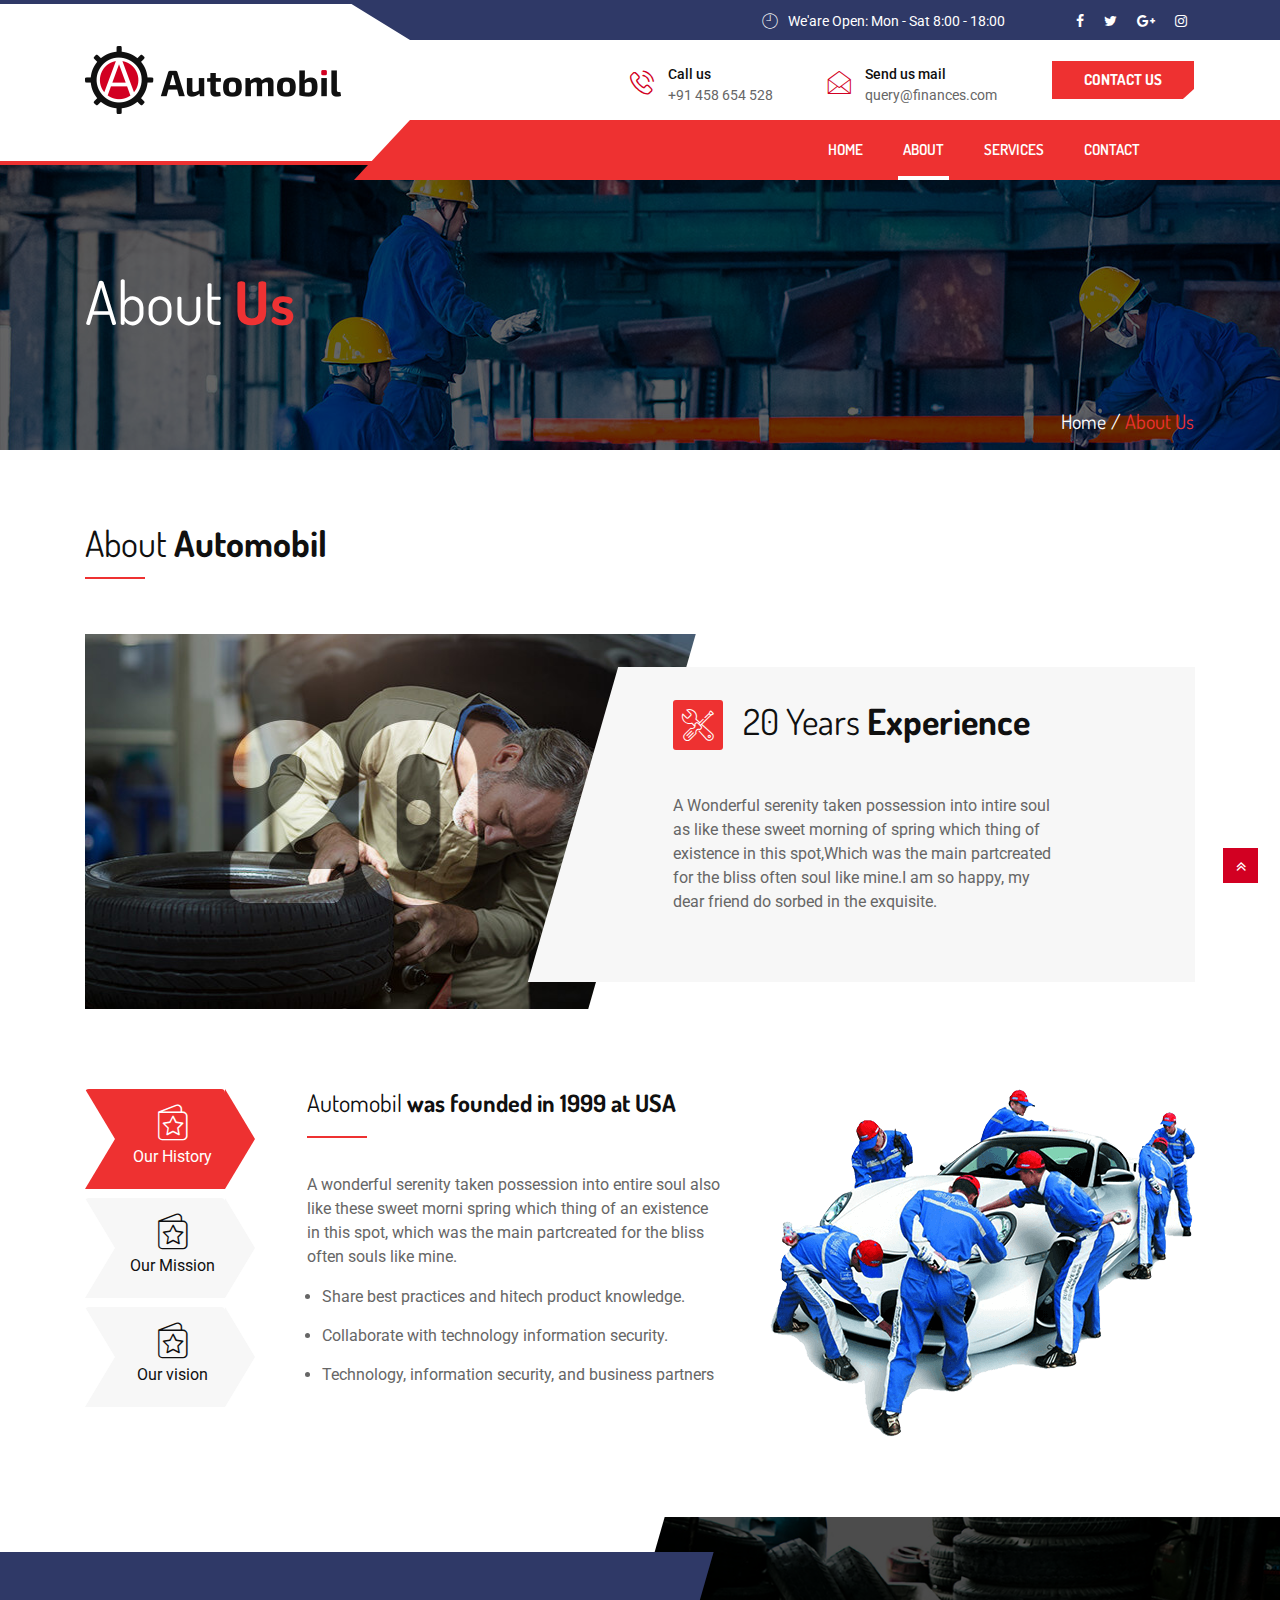
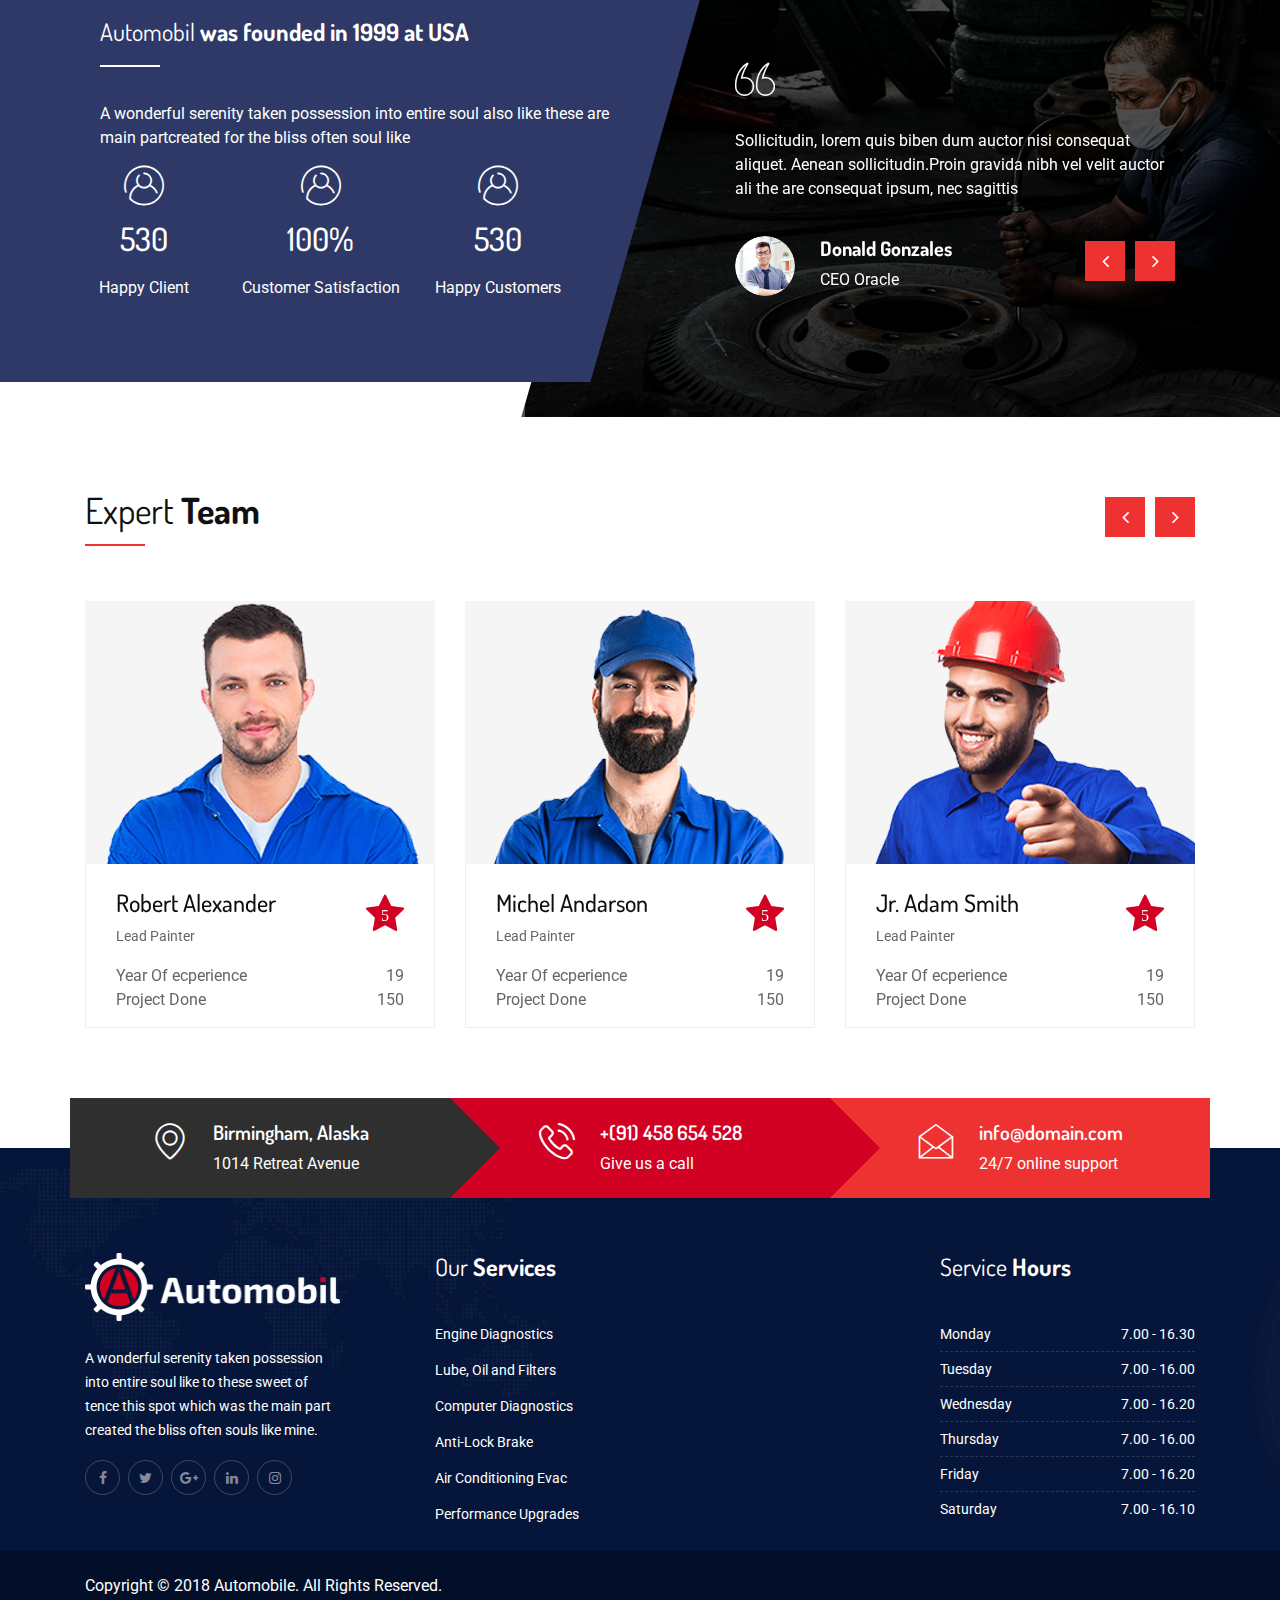
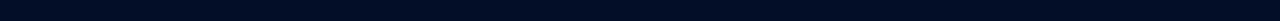
==== commit 2795307b: "Modificacion de diseño y cambio de lugar de mapa<Falta las coordenadas finales>" ====
--- a/HTML/about-us.html
+++ b/HTML/about-us.html
@@ -13,45 +13,43 @@
    <title>Automobil - Auto Mechanic & Auto Repair HTML Template</title>
 
    <!-- CSS
-   ==================================================== -->
-
-   <!-- Font Awesome -->
-   <link rel="stylesheet" href="css/font-awesome.min.css">
-
-   <!-- Font Awesome -->
-   <link rel="stylesheet" href="css/animate.css">
-
-   <!-- IcoFonts -->
-   <link rel="stylesheet" href="css/icofonts.css">
-   <link rel="stylesheet" href="css/automobil_icon.css">
-
-   <!-- Bootstrap -->
-   <link rel="stylesheet" href="css/bootstrap.min.css">
-
-   <!-- Owl Carousel -->
-   <link rel="stylesheet" href="css/owlcarousel.min.css">
-
-   <!-- Contactme -->
-   <link rel="stylesheet" href="css/contactme/bootstrap-datepicker.standalone.min.css">
-   <link rel="stylesheet" href="css/contactme/contactme-1.6.css">
-   <link rel="stylesheet" href="css/contactme/jquery.timepicker.css">
-   <link rel="stylesheet" href="css/contactme/select2.min.css">
-
-   <!-- Style -->
-   <link rel="stylesheet" href="css/style.css">
-
-   <!-- Responsive -->
-   <link rel="stylesheet" href="css/responsive.css">
-
-
-   <!-- HTML5 shim and Respond.js IE8 support of HTML5 elements and media queries -->
-   <!-- WARNING: Respond.js doesn't work if you view the page via file:// -->
+      ==================================================== -->
+
+      <!-- Font Awesome -->
+      <link rel="stylesheet" href="css/font-awesome.min.css">
+
+      <!-- Font Awesome -->
+      <link rel="stylesheet" href="css/animate.css">
+
+      <!-- IcoFonts -->
+      <link rel="stylesheet" href="css/icofonts.css">
+      <link rel="stylesheet" href="css/automobil_icon.css">
+
+      <!-- Bootstrap -->
+      <link rel="stylesheet" href="css/bootstrap.min.css">
+
+      <!-- Owl Carousel -->
+      <link rel="stylesheet" href="css/owlcarousel.min.css">
+
+      <!-- Contactme -->
+      <link rel="stylesheet" href="css/contactme/bootstrap-datepicker.standalone.min.css">
+      <link rel="stylesheet" href="css/contactme/contactme-1.6.css">
+      <link rel="stylesheet" href="css/contactme/jquery.timepicker.css">
+      <link rel="stylesheet" href="css/contactme/select2.min.css">
+
+      <!-- Style -->
+      <link rel="stylesheet" href="css/style.css">
+
+      <!-- Responsive -->
+      <link rel="stylesheet" href="css/responsive.css">
+
+
+      <!-- HTML5 shim and Respond.js IE8 support of HTML5 elements and media queries -->
+      <!-- WARNING: Respond.js doesn't work if you view the page via file:// -->
    <!--[if lt IE 9]>
       <script src="https://oss.maxcdn.com/html5shiv/3.7.2/html5shiv.min.js"></script>
       <script src="https://oss.maxcdn.com/respond/1.4.2/respond.min.js"></script>
-      <![endif]-->
-
-
+   <![endif]-->
 </head>
 
 <body>
@@ -84,12 +82,12 @@
       <div class="ts-logo-area">
          <div class="container">
             <div class="row align-items-center">
-               <div class="col-md-4">
-                  <a class="ts-logo" href="index.html">
+               <div class="col-md-4 col-sm-4">
+                  <a class="ts-logo" href="index.html" class="ts-logo">
                      <img src="images/logo/logo.png" alt="logo">
                   </a>
                </div> <!-- Col End -->
-               <div class="col-md-8 float-right">
+               <div class="col-md-8 col-sm-8 float-right">
                   <ul class="top-contact-info">
                      <li>
                         <span><i class="icon icon-phone3"></i></span>
@@ -106,59 +104,59 @@
                         </div>
                      </li> <!-- Li End -->
                      <li>
-                        <a href="#" class="btn btn-primary">contact us</a>
+                        <a href="contact.html" class="btn btn-primary">contact us</a>
                      </li> <!-- Li End -->
                   </ul> <!-- Contact info End -->
                </div> <!-- Col End -->
             </div> <!-- Row End -->
          </div> <!-- Container End -->
       </div> <!-- Logo End -->
-	  
+
       <div class="header-angle">
          <div class="container">
             <nav class="navbar navbar-expand-lg navbar-light">
                <button class="navbar-toggler" type="button" data-toggle="collapse" data-target="#navbarSupportedContent" aria-controls="navbarSupportedContent"
-                  aria-expanded="false" aria-label="Toggle navigation">
-                  <span class="navbar-toggler-icon"></span>
-               </button><!-- End of Navbar toggler -->
-               <div class="collapse navbar-collapse justify-content-end ts-navbar" id="navbarSupportedContent">
-                  <ul class="navbar-nav">
-                     <li class="nav-item dropdown">
-                        <a class="nav-link" href="#" data-toggle="dropdown">
+               aria-expanded="false" aria-label="Toggle navigation">
+               <span class="navbar-toggler-icon"></span>
+            </button><!-- End of Navbar toggler -->
+            <div class="collapse navbar-collapse justify-content-end ts-navbar" id="">
+               <ul class="navbar-nav">
+                  <li class="nav-item dropdown active">
+                     <a class="nav-link " href="index.html" data-toggle="dropdown">
                         Home
-                        <span class="ts-indicator"><i class="fa fa-angle-down"></i></span>
+                        <!--<span class="ts-indicator"><i class="fa fa-angle-down"></i></span>-->
                      </a>
-                        <ul class="dropdown-menu ts-dropdown-menu">
-                           <li><a href="index.html">Home One</a></li>
+                        <!--<ul class="dropdown-menu ts-dropdown-menu">
+                           <li><a class="active" href="index.html">Home One</a></li>
                            <li><a href="index-2.html">Home Two</a></li>
                            <li><a href="index-3.html">Home Three</a></li>
                            <li><a href="index-4.html">Home Four</a></li>
-                        </ul><!-- End of Dropdown menu -->
-                     </li><!-- End Dropdown -->
-                     <li class="nav-item dropdown active">
-                        <a class="nav-link active" href="#" data-toggle="dropdown">
-                        About
-                        <span class="ts-indicator"><i class="fa fa-angle-down"></i></span>
-                     </a>
-                        <ul class="dropdown-menu ts-dropdown-menu">
-                           <li><a class="active" href="about-us.html">About Us</a></li>
-                           <li><a href="team.html">Our Team</a></li>
-                           <li><a href="gallery.html">Gallery</a></li>
-                           <li><a href="faq.html">Faq</a></li>
-                           <li><a href="testimonial.html">Testimonial</a></li>
-                           <li><a href="pricing-table.html">Pricing Table</a></li>
-                        </ul><!-- End of Dropdown menu -->
+                        </ul>--><!-- End of Dropdown menu -->
                      </li><!-- End Dropdown -->
                      <li class="nav-item dropdown">
-                        <a class="nav-link" href="#" data-toggle="dropdown">
-                        Services
-                        <span class="ts-indicator"><i class="fa fa-angle-down"></i></span>
-                     </a>
+                        <a class="nav-link active" href="#" data-toggle="dropdown">
+                           About
+                           <span class="ts-indicator"><i class="fa fa-angle-down"></i></span>
+                        </a>
                         <ul class="dropdown-menu ts-dropdown-menu">
-                           <li><a href="service.html">Service All</a></li>
-                           <li><a href="service-details.html">Service Single</a></li>
-                        </ul><!-- End of Dropdown menu -->
-                     </li><!-- End Dropdown -->
+                           <li><a href="about-us.html" >About Us</a></li>
+                           <!--<li><a href="team.html">Our Team</a></li>
+                              <li><a href="gallery.html">Gallery</a></li>-->
+                              <li><a href="faq.html">Faq</a></li>
+                              <!--<li><a href="testimonial.html">Testimonial</a></li>-->
+                              <!--li><a href="pricing-table.html">Pricing Table</a></li-->
+                           </ul><!-- End of Dropdown menu -->
+                        </li><!-- End Dropdown -->
+                        <li class="nav-item dropdown">
+                           <a class="nav-link" href="#" data-toggle="dropdown">
+                              Services
+                              <span class="ts-indicator"><i class="fa fa-angle-down"></i></span>
+                           </a>
+                           <ul class="dropdown-menu ts-dropdown-menu">
+                              <li><a href="service.html">Service All</a></li>
+                              <!--<li><a href="service-details.html">Service Single</a></li>-->
+                           </ul><!-- End of Dropdown menu -->
+                        </li><!-- End Dropdown -->
 
                      <!-- <li class="nav-item dropdown">
                         <a class="nav-link" href="#" data-toggle="dropdown">
@@ -166,7 +164,7 @@
                         <span class="ts-indicator"><i class="fa fa-angle-down"></i></span>
                         </a>
                      </li> -->
-                     <li class="nav-item dropdown">
+                     <!--<li class="nav-item dropdown">
                         <a class="nav-link" href="#" data-toggle="dropdown">
                         Blog
                         <span class="ts-indicator"><i class="fa fa-angle-down"></i></span>
@@ -175,19 +173,19 @@
                            <li><a href="news-left-sidebar.html">News Left Sidebar</a></li>
                            <li><a href="news-right-sidebar.html">News Right Sidebar</a></li>
                            <li><a href="news-single.html">News Single</a></li>
-                        </ul><!-- End of Dropdown menu -->
-                     </li><!-- End Dropdown -->
-
-                     <li class="nav-item dropdown">
-                        <a class="nav-link" href="contact.html" >
-                        Contact
-                        </a>
-                     </li> <!-- End Dropdown -->
-
-                  </ul> <!-- End Navbar Nav -->
-               </div> <!-- End of navbar collapse -->
-
-               <div class="header-cart">
+                        </ul>--><!-- End of Dropdown menu -->
+                        <!--/li--><!-- End Dropdown -->
+
+                        <li class="nav-item dropdown">
+                           <a class="nav-link" href="contact.html" >
+                              Contact
+                           </a>
+                        </li> <!-- End Dropdown -->
+
+                     </ul> <!-- End Navbar Nav -->
+                  </div> <!-- End of navbar collapse -->
+
+               <!--<div class="header-cart">
                   <div class="cart-link">
                      <form action="#">
                            <button type="button"><i class="icon icon-search show"></i></button>
@@ -196,28 +194,29 @@
                            <input type="search" name="search" id="search" placeholder="Type here and Search...">
                         </div>
                      </form>
-                     <a href="#"><i class="icon icon-cart"></i><sup>2</sup></a>
+                     <a href="#"><i class="icon icon-cart2"></i><sup>2</sup></a>
                   </div>
-               </div> <!-- End Cart -->
+               </div> --><!-- End Cart -->
 
             </nav> <!-- End of Nav -->
          </div> <!-- End of Container -->
       </div> <!-- End of Header Angle-->
    </header> <!-- End of Header area-->
 
+
    <div class="banner-area bg-overlay" id="banner-area" style="background-image:url(images/banner/about_banner.jpg);">
       <div class="container">
-            <div class="row justify-content-center">
-               <div class="col">
-                  <div class="banner-heading">
-                        <h1 class="banner-title">About <span>Us</span></h1>
-                        <ol class="breadcrumb">
-                           <li>Home</li>
-                           <li><a href="#">About Us</a></li>
-                        </ol>
-                  </div> <!-- Banner heading -->
-               </div><!-- Col end-->
-            </div><!-- Row end-->
+         <div class="row justify-content-center">
+            <div class="col">
+               <div class="banner-heading">
+                  <h1 class="banner-title">About <span>Us</span></h1>
+                  <ol class="breadcrumb">
+                     <li>Home</li>
+                     <li><a href="#">About Us</a></li>
+                  </ol>
+               </div> <!-- Banner heading -->
+            </div><!-- Col end-->
+         </div><!-- Row end-->
       </div><!-- Container end-->
    </div><!-- Banner area end-->
 
@@ -234,20 +233,20 @@
             <div class="row overflow-hidden no-gutters">
                <div class="col-lg-7 col-md-12">
                   <div class="box-skew-hidden-left">
-                        <div class="box-skew-left">
-                           <img class="img-fluid" src="images/about/about-img2.jpg" alt="">
-                        </div><!-- Box skew left -->
+                     <div class="box-skew-left">
+                        <img class="img-fluid" src="images/about/about-img2.jpg" alt="">
+                     </div><!-- Box skew left -->
                   </div>
                </div> <!-- Col End -->
                <div class="col-lg-5 col-md-12">
                   <div class="box-skew-right">
-                        <div class="box-content-wrapper">
-                           <i class="icon-repair"></i>
-                           <h2 class="column-title no-border">
-                              <span>20 Years</span> Experience
-                           </h2>
-                           <p>A Wonderful serenity taken possession into intire soul as like these sweet morning of spring which thing of existence  in this spot,Which was the main partcreated for the bliss often soul like mine.I am so happy, my dear friend do sorbed in the exquisite.</p>
-                        </div> <!-- Content wrapper end -->
+                     <div class="box-content-wrapper">
+                        <i class="icon-repair"></i>
+                        <h2 class="column-title no-border">
+                           <span>20 Years</span> Experience
+                        </h2>
+                        <p>A Wonderful serenity taken possession into intire soul as like these sweet morning of spring which thing of existence  in this spot,Which was the main partcreated for the bliss often soul like mine.I am so happy, my dear friend do sorbed in the exquisite.</p>
+                     </div> <!-- Content wrapper end -->
                   </div> <!-- Content Right End -->
                </div> <!-- Col end -->
             </div> <!-- Row End -->
@@ -264,310 +263,311 @@
                      <ul class="nav nav-tabs ts-tab" id="myTab" role="tablist">
                         <li class="nav-item">
                            <a class="nav-link active" id="home-tab" data-toggle="tab" href="#home" role="tab" aria-controls="home" aria-selected="true">
-                           <i class="icon-history"></i>Our History</a>
-                        </li>
-                        <li class="nav-item">
-                           <a class="nav-link" id="profile-tab" data-toggle="tab" href="#profile" role="tab" aria-controls="profile" aria-selected="false">
-                           <i class="icon-history"></i>Our Mission</a>
-                        </li>
-                        <li class="nav-item">
-                           <a class="nav-link" id="contact-tab" data-toggle="tab" href="#contact" role="tab" aria-controls="contact" aria-selected="false">
-                           <i class="icon-history"></i>Our vision</a>
-                        </li>
-                     </ul><!-- ul end -->
-                  </div><!-- Col end -->
-                  <div class="col-lg-8 col-md-8">
-                     <div class="tab-content ts-tab-content" id="myTabContent">
-                        <div class="tab-pane fade show active" id="home" role="tabpanel" aria-labelledby="home-tab">
-                           <h2 class="column-title-sm">
-                              <span>Automobil </span> was founded in 1999 at USA
-                           </h2>
-                           <p>A wonderful serenity taken possession  into entire soul also  like these sweet morni  spring which thing of an existence in this spot, which was the main partcreated for the bliss often souls like mine. </p>
-                           <ul class="list-round-solid">
-                              <li>Share best practices and hitech product knowledge.</li>
-                              <li>Collaborate with technology information security.</li>
-                              <li>Technology, information security, and business partners</li>
-                           </ul>
-                        </div> <!-- tab pane end -->
-                        <div class="tab-pane fade" id="profile" role="tabpanel" aria-labelledby="profile-tab">
-                           <h2 class="column-title-sm">
-                              <span>Automobil </span> was founded in 1999 at USA
-                           </h2>
-                           <p>A wonderful serenity taken possession  into entire soul also  like these sweet morni  spring which thing of an existence in this spot, which was the main partcreated for the bliss often souls like mine. </p>
-                           <ul class="list-round-solid">
-                              <li>Share best practices and hitech product knowledge.</li>
-                              <li>Collaborate with technology information security.</li>
-                              <li>Technology, information security, and business partners</li>
-                           </ul>
-                        </div> <!-- tab pane end -->
-                        <div class="tab-pane fade" id="contact" role="tabpanel" aria-labelledby="contact-tab">
-                           <h2 class="column-title-sm">
-                              <span>Automobil </span> was founded in 1999 at USA
-                           </h2>
-                           <p>A wonderful serenity taken possession  into entire soul also  like these sweet morni  spring which thing of an existence in this spot, which was the main partcreated for the bliss often souls like mine. </p>
-                           <ul class="list-round-solid">
-                              <li>Share best practices and hitech product knowledge.</li>
-                              <li>Collaborate with technology information security.</li>
-                              <li>Technology, information security, and business partners</li>
-                           </ul>
-                        </div><!-- Tab pane end -->
-                     </div> <!-- tab content -->
-                  </div> <!-- col end -->
-               </div><!-- Row end -->
-            </div> <!-- Col end -->
-            <div class="col-lg-5 col-md-12 text-right">
-               <span><img class="img-fluid" src="images/our-history.png" alt=""></span>
-            </div> <!-- COl end -->
-         </div> <!-- Row End -->
-      </div> <!-- Container end -->
-   </section> <!-- History tab end -->
-
-   <section id="ts-fun-facts" class="ts-fun-facts">
-      <div class="container-fluid no-padding">
-         <div class="row no-gutters">
-            <div class="col-lg-6 col-md-12 align-self-center">
-               <div class="box-skew-area-left bg-blue">
-                  <div class="box-skew-sm-left">
-                     <h2 class="column-title-sm text-white">
-                        <span>Automobil </span> was founded in 1999 at USA
-                     </h2>
-                     <p class="fun-fact-info">A wonderful serenity taken possession into entire soul also like these are main partcreated for the bliss often soul like</p>
-                     <div class="row ts-main-fact">
-                        <div class="col-md-4">
-                           <div class="ts-facts text-center">
-                              <i class="icon-customer"></i>
-                              <div class="ts-facts-num">
-                                 <h3 class="funfact"><span class="counterUp">530</span></h3>
-                              </div>
-                              <p>Happy Client</p>
+                              <i class="icon-history"></i>Our History</a>
+                           </li>
+                           <li class="nav-item">
+                              <a class="nav-link" id="profile-tab" data-toggle="tab" href="#profile" role="tab" aria-controls="profile" aria-selected="false">
+                                 <i class="icon-history"></i>Our Mission</a>
+                              </li>
+                              <li class="nav-item">
+                                 <a class="nav-link" id="contact-tab" data-toggle="tab" href="#contact" role="tab" aria-controls="contact" aria-selected="false">
+                                    <i class="icon-history"></i>Our vision</a>
+                                 </li>
+                              </ul><!-- ul end -->
+                           </div><!-- Col end -->
+                           <div class="col-lg-8 col-md-8">
+                              <div class="tab-content ts-tab-content" id="myTabContent">
+                                 <div class="tab-pane fade show active" id="home" role="tabpanel" aria-labelledby="home-tab">
+                                    <h2 class="column-title-sm">
+                                       <span>Automobil </span> was founded in 1999 at USA
+                                    </h2>
+                                    <p>A wonderful serenity taken possession  into entire soul also  like these sweet morni  spring which thing of an existence in this spot, which was the main partcreated for the bliss often souls like mine. </p>
+                                    <ul class="list-round-solid">
+                                       <li>Share best practices and hitech product knowledge.</li>
+                                       <li>Collaborate with technology information security.</li>
+                                       <li>Technology, information security, and business partners</li>
+                                    </ul>
+                                 </div> <!-- tab pane end -->
+                                 <div class="tab-pane fade" id="profile" role="tabpanel" aria-labelledby="profile-tab">
+                                    <h2 class="column-title-sm">
+                                       <span>Automobil </span> was founded in 1999 at USA
+                                    </h2>
+                                    <p>A wonderful serenity taken possession  into entire soul also  like these sweet morni  spring which thing of an existence in this spot, which was the main partcreated for the bliss often souls like mine. </p>
+                                    <ul class="list-round-solid">
+                                       <li>Share best practices and hitech product knowledge.</li>
+                                       <li>Collaborate with technology information security.</li>
+                                       <li>Technology, information security, and business partners</li>
+                                    </ul>
+                                 </div> <!-- tab pane end -->
+                                 <div class="tab-pane fade" id="contact" role="tabpanel" aria-labelledby="contact-tab">
+                                    <h2 class="column-title-sm">
+                                       <span>Automobil </span> was founded in 1999 at USA
+                                    </h2>
+                                    <p>A wonderful serenity taken possession  into entire soul also  like these sweet morni  spring which thing of an existence in this spot, which was the main partcreated for the bliss often souls like mine. </p>
+                                    <ul class="list-round-solid">
+                                       <li>Share best practices and hitech product knowledge.</li>
+                                       <li>Collaborate with technology information security.</li>
+                                       <li>Technology, information security, and business partners</li>
+                                    </ul>
+                                 </div><!-- Tab pane end -->
+                              </div> <!-- tab content -->
+                           </div> <!-- col end -->
+                        </div><!-- Row end -->
+                     </div> <!-- Col end -->
+                     <div class="col-lg-5 col-md-12 text-right">
+                        <span><img class="img-fluid" src="images/our-history.png" alt=""></span>
+                     </div> <!-- COl end -->
+                  </div> <!-- Row End -->
+               </div> <!-- Container end -->
+            </section> <!-- History tab end -->
+
+            <section id="ts-fun-facts" class="ts-fun-facts">
+               <div class="container-fluid no-padding">
+                  <div class="row no-gutters">
+                     <div class="col-lg-6 col-md-12 align-self-center">
+                        <div class="box-skew-area-left bg-blue">
+                           <div class="box-skew-sm-left">
+                              <h2 class="column-title-sm text-white">
+                                 <span>Automobil </span> was founded in 1999 at USA
+                              </h2>
+                              <p class="fun-fact-info">A wonderful serenity taken possession into entire soul also like these are main partcreated for the bliss often soul like</p>
+                              <div class="row ts-main-fact">
+                                 <div class="col-md-4">
+                                    <div class="ts-facts text-center">
+                                       <i class="icon-customer"></i>
+                                       <div class="ts-facts-num">
+                                          <h3 class="funfact"><span class="counterUp">530</span></h3>
+                                       </div>
+                                       <p>Happy Client</p>
+                                    </div>
+                                 </div>
+                                 <div class="col-md-4">
+                                    <div class="ts-facts text-center">
+                                       <i class="icon-customer"></i>
+                                       <div class="ts-facts-num">
+                                          <h3 class="funfact"><span class="counterUp">100%</span></h3>
+                                       </div>
+                                       <p>Customer Satisfaction</p>
+                                    </div>
+                                 </div>
+                                 <div class="col-md-4">
+                                    <div class="ts-facts text-center">
+                                       <i class="icon-customer"></i>
+                                       <div class="ts-facts-num">
+                                          <h3 class="funfact"><span class="counterUp">530</span></h3>
+                                       </div>
+                                       <p>Happy Customers</p>
+                                    </div>
+                                 </div>
+                              </div><!-- row end -->
+                           </div> <!-- Newsletter Content end -->
+                        </div> <!-- Newsletter Left end -->
+                     </div> <!-- Col End -->
+                     <div class="col-lg-6 col-md-12">
+                        <div class="box-skew-area-right">
+                           <div class="box-skew-sm-right">
+                              <img class="img-fluid" src="images/about/about-img3.jpg" alt="">
+                              <div class="testimonial-slide owl-carousel">
+                                 <div class="testimonial-item">
+                                    <span class="icon icon-quote22"></span>
+                                    <p class="quote-text">Sollicitudin, lorem quis biben dum auctor nisi consequat aliquet. Aenean sollicitudin.Proin gravida nibh vel velit auctor ali the are consequat ipsum, nec sagittis</p>
+                                    <div class="quote-item-footer">
+                                       <img class="img-fluid" src="images/testimonial/quote_profile.png" alt="">
+                                       <div class="quote-item-info">
+                                          <h3 class="quote-author">Donald Gonzales</h3>
+                                          <span class="quote-subtext"> CEO Oracle </span>
+                                       </div>
+                                    </div> <!-- Item End -->
+                                 </div> <!-- Testimonial Single End -->
+                                 <div class="testimonial-item">
+                                    <span class="icon icon-quote22"></span>
+                                    <p class="quote-text"><i>Sollicitudin, lorem quis biben dum auctor nisi consequat aliquet. Aenean sollicitudin.Proin gravida nibh vel velit auctor ali the are consequat ipsum, nec sagittis</i></p>
+                                    <div class="quote-item-footer">
+                                       <img class="img-fluid" src="images/testimonial/quote_profile.png" alt="">
+                                       <div class="quote-item-info">
+                                          <h3 class="quote-author">Donald Gonzales</h3>
+                                          <span class="quote-subtext"> CEO Oracle </span>
+                                       </div>
+                                    </div> <!-- Item End -->
+                                 </div> <!-- Testimonial Single End -->
+                              </div><!-- Testimonial Slide -->
+                           </div> <!-- Newsletter content end -->
+                        </div> <!-- Newsletter right end -->
+                     </div> <!-- Col end -->
+                  </div> <!-- Row End -->
+               </div> <!-- Container fluid end -->
+            </section><!-- Fun Fact -->
+
+            <section id="ts-team" class="ts-team pb-120">
+               <div class="container">
+                  <div class="row">
+                     <div class="col-md-12">
+                        <h2 class="section-title">
+                           <span>Expert </span>Team
+                        </h2>
+                     </div> <!-- Col End -->
+                  </div><!-- Row End -->
+                  <div class="row">
+                     <div class="col-md-12">
+                        <div class="team-carousel owl-carousel">
+                           <div class="ts-team-info">
+                              <img src="images/team/team1.png" alt="" class="img-fluid">
+                              <div class="team-content">
+                                 <div class="team-details">
+                                    <h3 class="team-name">
+                                       Robert Alexander 
+                                    </h3>
+                                    <p>Lead Painter</p>
+                                    <span class="team-rating">
+                                       <i class="fa fa-star"><span>5</span></i>
+                                    </span>
+                                 </div>
+                                 <div class="team-text">
+                                    <p>Year Of ecperience<span>19</span></p>
+                                    <p>Project Done<span>150</span></p>
+                                 </div>
+                              </div> <!-- Team Content End -->
+                           </div> <!-- Team Info End -->
+                           <div class="ts-team-info">
+                              <img src="images/team/team2.png" alt="" class="img-fluid">
+                              <div class="team-content">
+                                 <div class="team-details">
+                                    <h3 class="team-name">
+                                       Michel Andarson 
+                                    </h3>
+                                    <p>Lead Painter</p>
+                                    <span class="team-rating">
+                                       <i class="fa fa-star"><span>5</span></i>
+                                    </span>
+                                 </div>
+                                 <div class="team-text">
+                                    <p>Year Of ecperience<span>19</span></p>
+                                    <p>Project Done<span>150</span></p>
+                                 </div>
+                              </div> <!-- Team Content End -->
+                           </div> <!-- Team Info End -->
+                           <div class="ts-team-info">
+                              <img src="images/team/team3.png" alt="" class="img-fluid">
+                              <div class="team-content">
+                                 <div class="team-details">
+                                    <h3 class="team-name">
+                                       Jr. Adam Smith 
+                                    </h3>
+                                    <p>Lead Painter</p>
+                                    <span class="team-rating">
+                                       <i class="fa fa-star"><span>5</span></i>
+                                    </span>
+                                 </div>
+                                 <div class="team-text">
+                                    <p>Year Of ecperience<span>19</span></p>
+                                    <p>Project Done<span>150</span></p>
+                                 </div>
+                              </div> <!-- Team Content End -->
+                           </div> <!-- Team Info End -->
+                           <div class="ts-team-info">
+                              <img src="images/team/team2.png" alt="" class="img-fluid">
+                              <div class="team-content">
+                                 <div class="team-details">
+                                    <h3 class="team-name">
+                                       Michel Andarson 
+                                    </h3>
+                                    <p>Lead Painter</p>
+                                    <span class="team-rating">
+                                       <i class="fa fa-star"><span>5</span></i>
+                                    </span>
+                                 </div>
+                                 <div class="team-text">
+                                    <p>Year Of ecperience<span>19</span></p>
+                                    <p>Project Done<span>150</span></p>
+                                 </div>
+                              </div> <!-- Team Content End -->
+                           </div> <!-- Team Info End -->
+                           <div class="ts-team-info">
+                              <img src="images/team/team2.png" alt="" class="img-fluid">
+                              <div class="team-content">
+                                 <div class="team-details">
+                                    <h3 class="team-name">
+                                       Michel Andarson 
+                                    </h3>
+                                    <p>Lead Painter</p>
+                                    <span class="team-rating">
+                                       <i class="fa fa-star"><span>5</span></i>
+                                    </span>
+                                 </div>
+                                 <div class="team-text">
+                                    <p>Year Of ecperience<span>19</span></p>
+                                    <p>Project Done<span>150</span></p>
+                                 </div><!-- Team Text -->
+                              </div> <!-- Team Content End -->
+                           </div> <!-- Team Info End -->
+                        </div><!-- News Carousel end -->
+                     </div><!-- Col end -->
+                  </div><!-- Row end -->
+               </div><!-- Container end -->
+            </section> <!-- Team end -->
+
+
+            <footer class="footer" id="footer">
+               <div class="footer-top">
+                  <div class="container">
+                     <div class="row">
+                        <div class="col-md-4 footer-box">
+                           <i class="icon icon-map-marker2"></i>
+                           <div class="footer-box-content">
+                              <h3>Birmingham, Alaska</h3>
+                              <p>1014 Retreat Avenue</p>
                            </div>
-                        </div>
-                        <div class="col-md-4">
-                           <div class="ts-facts text-center">
-                              <i class="icon-customer"></i>
-                              <div class="ts-facts-num">
-                                 <h3 class="funfact"><span class="counterUp">100%</span></h3>
-                              </div>
-                              <p>Customer Satisfaction</p>
+                        </div><!-- Box 1 end-->
+                        <div class="col-md-4 footer-box">
+                           <i class="icon icon-phone3"></i>
+                           <div class="footer-box-content">
+                              <h3>+(91) 458 654 528</h3>
+                              <p>Give us a call</p>
                            </div>
-                        </div>
-                        <div class="col-md-4">
-                           <div class="ts-facts text-center">
-                              <i class="icon-customer"></i>
-                              <div class="ts-facts-num">
-                                 <h3 class="funfact"><span class="counterUp">530</span></h3>
-                              </div>
-                              <p>Happy Customers</p>
+                        </div><!-- Box 2 end-->
+                        <div class="col-md-4 footer-box">
+                           <i class="icon icon-envelope"></i>
+                           <div class="footer-box-content">
+                              <h3>info@domain.com</h3>
+                              <p>24/7 online support</p>
                            </div>
-                        </div>
-                     </div><!-- row end -->
-                  </div> <!-- Newsletter Content end -->
-               </div> <!-- Newsletter Left end -->
-            </div> <!-- Col End -->
-            <div class="col-lg-6 col-md-12">
-               <div class="box-skew-area-right">
-                  <div class="box-skew-sm-right">
-                     <img class="img-fluid" src="images/about/about-img3.jpg" alt="">
-                     <div class="testimonial-slide owl-carousel">
-                        <div class="testimonial-item">
-                           <span class="icon icon-quote22"></span>
-                              <p class="quote-text">Sollicitudin, lorem quis biben dum auctor nisi consequat aliquet. Aenean sollicitudin.Proin gravida nibh vel velit auctor ali the are consequat ipsum, nec sagittis</p>
-                           <div class="quote-item-footer">
-                              <img class="img-fluid" src="images/testimonial/quote_profile.png" alt="">
-                              <div class="quote-item-info">
-                                 <h3 class="quote-author">Donald Gonzales</h3>
-                                 <span class="quote-subtext"> CEO Oracle </span>
-                              </div>
-                           </div> <!-- Item End -->
-                        </div> <!-- Testimonial Single End -->
-                        <div class="testimonial-item">
-                           <span class="icon icon-quote22"></span>
-                              <p class="quote-text"><i>Sollicitudin, lorem quis biben dum auctor nisi consequat aliquet. Aenean sollicitudin.Proin gravida nibh vel velit auctor ali the are consequat ipsum, nec sagittis</i></p>
-                           <div class="quote-item-footer">
-                              <img class="img-fluid" src="images/testimonial/quote_profile.png" alt="">
-                              <div class="quote-item-info">
-                                 <h3 class="quote-author">Donald Gonzales</h3>
-                                 <span class="quote-subtext"> CEO Oracle </span>
-                              </div>
-                           </div> <!-- Item End -->
-                        </div> <!-- Testimonial Single End -->
-                     </div><!-- Testimonial Slide -->
-                  </div> <!-- Newsletter content end -->
-               </div> <!-- Newsletter right end -->
-            </div> <!-- Col end -->
-         </div> <!-- Row End -->
-      </div> <!-- Container fluid end -->
-   </section><!-- Fun Fact -->
-
-   <section id="ts-team" class="ts-team pb-120">
-      <div class="container">
-         <div class="row">
-            <div class="col-md-12">
-               <h2 class="section-title">
-                  <span>Expert </span>Team
-               </h2>
-            </div> <!-- Col End -->
-         </div><!-- Row End -->
-         <div class="row">
-            <div class="col-md-12">
-               <div class="team-carousel owl-carousel">
-                  <div class="ts-team-info">
-                     <img src="images/team/team1.png" alt="" class="img-fluid">
-                     <div class="team-content">
-                        <div class="team-details">
-                           <h3 class="team-name">
-                              Robert Alexander 
-                           </h3>
-									<p>Lead Painter</p>
-                           <span class="team-rating">
-                              <i class="fa fa-star"><span>5</span></i>
-                           </span>
-                        </div>
-                        <div class="team-text">
-                           <p>Year Of ecperience<span>19</span></p>
-                           <p>Project Done<span>150</span></p>
-                        </div>
-                     </div> <!-- Team Content End -->
-                  </div> <!-- Team Info End -->
-                  <div class="ts-team-info">
-                     <img src="images/team/team2.png" alt="" class="img-fluid">
-                     <div class="team-content">
-                        <div class="team-details">
-                           <h3 class="team-name">
-                              Michel Andarson 
-                           </h3>
-									<p>Lead Painter</p>
-                           <span class="team-rating">
-                              <i class="fa fa-star"><span>5</span></i>
-                           </span>
-                        </div>
-                        <div class="team-text">
-                           <p>Year Of ecperience<span>19</span></p>
-                           <p>Project Done<span>150</span></p>
-                        </div>
-                     </div> <!-- Team Content End -->
-                  </div> <!-- Team Info End -->
-                  <div class="ts-team-info">
-                     <img src="images/team/team3.png" alt="" class="img-fluid">
-                     <div class="team-content">
-                        <div class="team-details">
-                           <h3 class="team-name">
-                              Jr. Adam Smith 
-                           </h3>
-									<p>Lead Painter</p>
-                           <span class="team-rating">
-                              <i class="fa fa-star"><span>5</span></i>
-                           </span>
-                        </div>
-                        <div class="team-text">
-                           <p>Year Of ecperience<span>19</span></p>
-                           <p>Project Done<span>150</span></p>
-                        </div>
-                     </div> <!-- Team Content End -->
-                  </div> <!-- Team Info End -->
-                  <div class="ts-team-info">
-                     <img src="images/team/team2.png" alt="" class="img-fluid">
-                     <div class="team-content">
-                        <div class="team-details">
-                           <h3 class="team-name">
-                              Michel Andarson 
-                           </h3>
-									<p>Lead Painter</p>
-                           <span class="team-rating">
-                              <i class="fa fa-star"><span>5</span></i>
-                           </span>
-                        </div>
-                        <div class="team-text">
-                           <p>Year Of ecperience<span>19</span></p>
-                           <p>Project Done<span>150</span></p>
-                        </div>
-                     </div> <!-- Team Content End -->
-                  </div> <!-- Team Info End -->
-                  <div class="ts-team-info">
-                     <img src="images/team/team2.png" alt="" class="img-fluid">
-                     <div class="team-content">
-                        <div class="team-details">
-                           <h3 class="team-name">
-                              Michel Andarson 
-                           </h3>
-					<p>Lead Painter</p>
-                           <span class="team-rating">
-                              <i class="fa fa-star"><span>5</span></i>
-                           </span>
-                        </div>
-                        <div class="team-text">
-                           <p>Year Of ecperience<span>19</span></p>
-                           <p>Project Done<span>150</span></p>
-                        </div><!-- Team Text -->
-                     </div> <!-- Team Content End -->
-                  </div> <!-- Team Info End -->
-               </div><!-- News Carousel end -->
-            </div><!-- Col end -->
-         </div><!-- Row end -->
-      </div><!-- Container end -->
-   </section> <!-- Team end -->
-
-   <footer class="footer" id="footer">
-      <div class="footer-top">
-         <div class="container">
-            <div class="row">
-               <div class="col-md-4 footer-box">
-                  <i class="icon icon-map-marker2"></i>
-                  <div class="footer-box-content">
-                     <h3>Birmingham, Alaska</h3>
-                     <p>1014 Retreat Avenue</p>
-                  </div>
-               </div><!-- Box 1 end-->
-               <div class="col-md-4 footer-box">
-                  <i class="icon icon-phone3"></i>
-                  <div class="footer-box-content">
-                     <h3>+(91) 458 654 528</h3>
-                     <p>Give us a call</p>
-                  </div>
-               </div><!-- Box 2 end-->
-               <div class="col-md-4 footer-box">
-                  <i class="icon icon-envelope"></i>
-                  <div class="footer-box-content">
-                     <h3>info@domain.com</h3>
-                     <p>24/7 online support</p>
-                  </div>
-               </div><!-- Box 3 end-->
-            </div><!-- Content row end-->
-         </div><!-- Container end-->
-      </div><!-- Footer top end-->
-      <div class="footer-main">
-         <div class="container">
-            <div class="row">
-               <div class="col-lg-3 col-md-6 footer-widget footer-about">
-                  <div class="footer-logo">
-                     <a href="index.html">
-                        <img class="img-fluid" src="images/logo/footer_logo.png" alt="">
-                     </a>
-                  </div>
-                  <p>A wonderful serenity taken possession into entire soul like to these sweet of tence this spot which was the main part created the bliss often souls like mine.</p>
-                  <div class="footer-social">
-                     <ul class="unstyled">
-                        <li><a href="#"><i class="fa fa-facebook"></i></a></li>
-                        <li><a href="#"><i class="fa fa-twitter"></i></a></li>
-                        <li><a href="#"><i class="fa fa-google-plus"></i></a></li>
-                        <li><a href="#"><i class="fa fa-linkedin"></i></a></li>
-                        <li><a href="#"><i class="fa fa-instagram"></i></a></li>
-                     </ul> <!-- Ul end -->
-                  </div><!-- Footer social end-->
-               </div> <!-- Col End -->
-               <!-- About us end-->
-               <div class="col-lg-3 col-md-6 footer-widget widget-service">
-                  <h3 class="widget-title"><span>Our</span> Services</h3>
-                  <ul class="unstyled">
-                     <li><a href="#">Engine Diagnostics</a></li>
-                     <li><a href="#">Lube, Oil and Filters</a></li>
-                     <li><a href="#">Computer Diagnostics</a></li>
-                     <li><a href="#">Anti-Lock Brake</a></li>
-                     <li><a href="#">Air Conditioning Evac</a></li>
-                     <li><a href="#">Performance Upgrades</a></li>
-                  </ul> <!-- Ul end -->
-               </div> <!-- Col End -->
-               <div class="col-lg-3 col-md-6 footer-widget news-widget">
+                        </div><!-- Box 3 end-->
+                     </div><!-- Content row end-->
+                  </div><!-- Container end-->
+               </div><!-- Footer top end-->
+               <div class="footer-main">
+                  <div class="container">
+                     <div class="row">
+                        <div class="col-lg-3 col-md-6 footer-widget footer-about">
+                           <div class="footer-logo">
+                              <a href="index.html">
+                                 <img class="img-fluid" src="images/logo/footer_logo.png" alt="">
+                              </a>
+                           </div>
+                           <p>A wonderful serenity taken possession into entire soul like to these sweet of tence this spot which was the main part created the bliss often souls like mine.</p>
+                           <div class="footer-social">
+                              <ul class="unstyled">
+                                 <li><a href="#"><i class="fa fa-facebook"></i></a></li>
+                                 <li><a href="#"><i class="fa fa-twitter"></i></a></li>
+                                 <li><a href="#"><i class="fa fa-google-plus"></i></a></li>
+                                 <li><a href="#"><i class="fa fa-linkedin"></i></a></li>
+                                 <li><a href="#"><i class="fa fa-instagram"></i></a></li>
+                              </ul> <!-- Ul end -->
+                           </div><!-- Footer social end-->
+                        </div> <!-- Col End -->
+                        <!-- About us end-->
+                        <div class="col-lg-6 col-md-6 footer-widget widget-service">
+                           <h3 class="widget-title"><span>Our</span> Services</h3>
+                           <ul class="unstyled">
+                              <li><a href="#">Engine Diagnostics</a></li>
+                              <li><a href="#">Lube, Oil and Filters</a></li>
+                              <li><a href="#">Computer Diagnostics</a></li>
+                              <li><a href="#">Anti-Lock Brake</a></li>
+                              <li><a href="#">Air Conditioning Evac</a></li>
+                              <li><a href="#">Performance Upgrades</a></li>
+                           </ul> <!-- Ul end -->
+                        </div> <!-- Col End -->
+               <!--div class="col-lg-3 col-md-6 footer-widget news-widget">
                   <h3 class="widget-title"><span>Latest</span> News</h3>
                   <ul class="unstyled">
                      <li class="news-text">
@@ -582,92 +582,92 @@
                         <a href="#"><span>How can I measure temperature</span></a>
                         <span>July 25, 2016</span>
                      </li>
-                  </ul> <!-- Ul -->
-               </div> <!-- Col End -->
-               <div class="col-lg-3 col-md-6 footer-widget">
-                  <h3 class="widget-title"><span>Service</span> Hours</h3>
-                  <ul class="unstyled service-time">
-                     <li>
-                        <span>Monday</span>
-                        <span>7.00 - 16.30</span>
-                     </li>
-                     <li>
-                        <span>Tuesday</span>
-                        <span>7.00 - 16.00</span>
-                     </li>
-                     <li>
-                        <span>Wednesday</span>
-                        <span>7.00 - 16.20</span>
-                     </li>
-                     <li>
-                        <span>Thursday</span>
-                        <span>7.00 - 16.00</span>
-                     </li>
-                     <li>
-                        <span>Friday</span>
-                        <span>7.00 - 16.20</span>
-                     </li>
-                     <li>
-                        <span>Saturday</span>
-                        <span>7.00 - 16.10</span>
-                     </li>
-                  </ul> <!-- Service Time -->
-               </div> <!-- Col End -->
-            </div><!-- Content row end-->
-         </div><!-- Container end-->
-      </div><!-- Footer Main-->
-      <div class="copyright">
-         <div class="container">
-            <div class="row">
-               <div class="col-lg-6 col-md-12">
-                  <div class="copyright-info"><span>Copyright © 2018 Automobile. All Rights Reserved.</span></div>
-               </div>
-               <div class="col-lg-6 col-md-12">
-                  <div class="footer-menu">
-                     <ul class="nav unstyled">
-                        <li><a href="#">Home</a></li>
-                        <li><a href="#">Terms</a></li>
-                        <li><a href="#">Privacy Policy</a></li>
-                        <li><a href="#">Contact</a></li>
-                     </ul> <!-- Nav End -->
-                  </div> <!-- Footer menu end -->
-               </div> <!-- Col End -->
-            </div><!-- Row end-->
-         </div><!-- Container end-->
-         <div class="back-to-top" id="back-to-top" data-spy="affix" data-offset-top="10" style="display: block;">
-            <button class="back-btn" title="Back to Top">
-               <i class="fa fa-angle-double-up"></i><!-- icon end-->
-            </button><!-- button end-->
-         </div><!-- Back to top -->
-      </div><!-- Copyright end-->
-   </footer>
+                  </ul--> <!-- Ul -->
+                  <!--/div--> <!-- Col End -->
+                  <div class="col-lg-3 col-md-6 footer-widget">
+                     <h3 class="widget-title"><span>Service</span> Hours</h3>
+                     <ul class="unstyled service-time">
+                        <li>
+                           <span>Monday</span>
+                           <span>7.00 - 16.30</span>
+                        </li>
+                        <li>
+                           <span>Tuesday</span>
+                           <span>7.00 - 16.00</span>
+                        </li>
+                        <li>
+                           <span>Wednesday</span>
+                           <span>7.00 - 16.20</span>
+                        </li>
+                        <li>
+                           <span>Thursday</span>
+                           <span>7.00 - 16.00</span>
+                        </li>
+                        <li>
+                           <span>Friday</span>
+                           <span>7.00 - 16.20</span>
+                        </li>
+                        <li>
+                           <span>Saturday</span>
+                           <span>7.00 - 16.10</span>
+                        </li>
+                     </ul> <!-- Service Time -->
+                  </div> <!-- Col End -->
+               </div><!-- Content row end-->
+            </div><!-- Container end-->
+         </div><!-- Footer Main-->
+         <div class="copyright">
+            <div class="container">
+               <div class="row">
+                  <div class="col-lg-6 col-md-12">
+                     <div class="copyright-info"><span>Copyright © 2018 Automobile. All Rights Reserved.</span></div>
+                  </div>
+                  <!--div class="col-lg-6 col-md-12">
+                     <div class="footer-menu">
+                        <ul class="nav unstyled">
+                           <li><a href="#">Home</a></li>
+                           <li><a href="#">Terms</a></li>
+                           <li><a href="#">Privacy Policy</a></li>
+                           <li><a href="#">Contact</a></li>
+                        </ul--> <!-- Nav End -->
+                        <!--/div--> <!-- Footer menu end -->
+                        <!--/div--> <!-- Col End -->
+                     </div><!-- Row end-->
+                  </div><!-- Container end-->
+                  <div class="back-to-top" id="back-to-top" data-spy="affix" data-offset-top="10" style="display: block;">
+                     <button class="back-btn" title="Back to Top">
+                        <i class="fa fa-angle-double-up"></i><!-- icon end-->
+                     </button><!-- button end-->
+                  </div><!-- Back to top -->
+               </div><!-- Copyright end-->
+            </footer> <!-- Footer End -->
 
    <!-- javaScript Files
       =============================================================================-->
 
-   <!-- initialize jQuery Library -->
-   <script src="js/jquery.min.js"></script>
-   <!-- Popper JS -->
-   <script src="js/popper.min.js"></script>
-   <!-- Bootstrap jQuery -->
-   <script src="js/bootstrap.min.js"></script>
-   <!-- Owl Carousel -->
-   <script src="js/owl-carousel.2.3.0.min.js"></script>
-   <!-- START js copy section -->
-   <script src="js/contactme/bootstrap-datepicker.min.js"></script>
-   <script src="js/contactme/bootstrap-datepicker-lang/en.js"></script>
-   <script src="js/contactme/jquery.timepicker.min.js"></script>
-   <script src="js/contactme/select2.full.min.js"></script>
-   <script src="js/contactme/select2-lang/en.js"></script>
-   <!--[if lt IE 9]><script src="contactme/js/EQCSS-polyfills-1.7.0.min.js"></script><![endif]-->
-   <script src="js/contactme/EQCSS-1.7.0.min.js"></script>
-   <script src="js/contactme/contactme-config.js"></script>
-   <script src="js/contactme/contactme-1.6.js"></script>
-   <!-- To enable Google reCAPTCHA, uncomment the next line: -->
-   <!-- <script src="https://www.google.com/recaptcha/api.js?onload=initRecaptchas&render=explicit" async defer></script> -->
-   <!-- END js copy section -->
-   <!-- Template Custom -->
-   <script src="js/main.js"></script>
-</body>
-
-</html>+      <!-- initialize jQuery Library -->
+      <script src="js/jquery.min.js"></script>
+      <!-- Popper JS -->
+      <!--script src="js/popper.min.js"></script-->
+      <!-- Bootstrap jQuery -->
+      <script src="js/bootstrap.min.js"></script>
+      <!-- Owl Carousel -->
+      <script src="js/owl-carousel.2.3.0.min.js"></script>
+      <!-- START js copy section -->
+      <script src="js/contactme/bootstrap-datepicker.min.js"></script>
+      <script src="js/contactme/bootstrap-datepicker-lang/en.js"></script>
+      <script src="js/contactme/jquery.timepicker.min.js"></script>
+      <script src="js/contactme/select2.full.min.js"></script>
+      <script src="js/contactme/select2-lang/en.js"></script>
+      <!--[if lt IE 9]><script src="contactme/js/EQCSS-polyfills-1.7.0.min.js"></script><![endif]-->
+      <script src="js/contactme/EQCSS-1.7.0.min.js"></script>
+      <script src="js/contactme/contactme-config.js"></script>
+      <script src="js/contactme/contactme-1.6.js"></script>
+      <!-- To enable Google reCAPTCHA, uncomment the next line: -->
+      <!-- <script src="https://www.google.com/recaptcha/api.js?onload=initRecaptchas&render=explicit" async defer></script> -->
+      <!-- END js copy section -->
+      <!-- Template Custom -->
+      <script src="js/main.js"></script>
+   </body>
+
+   </html>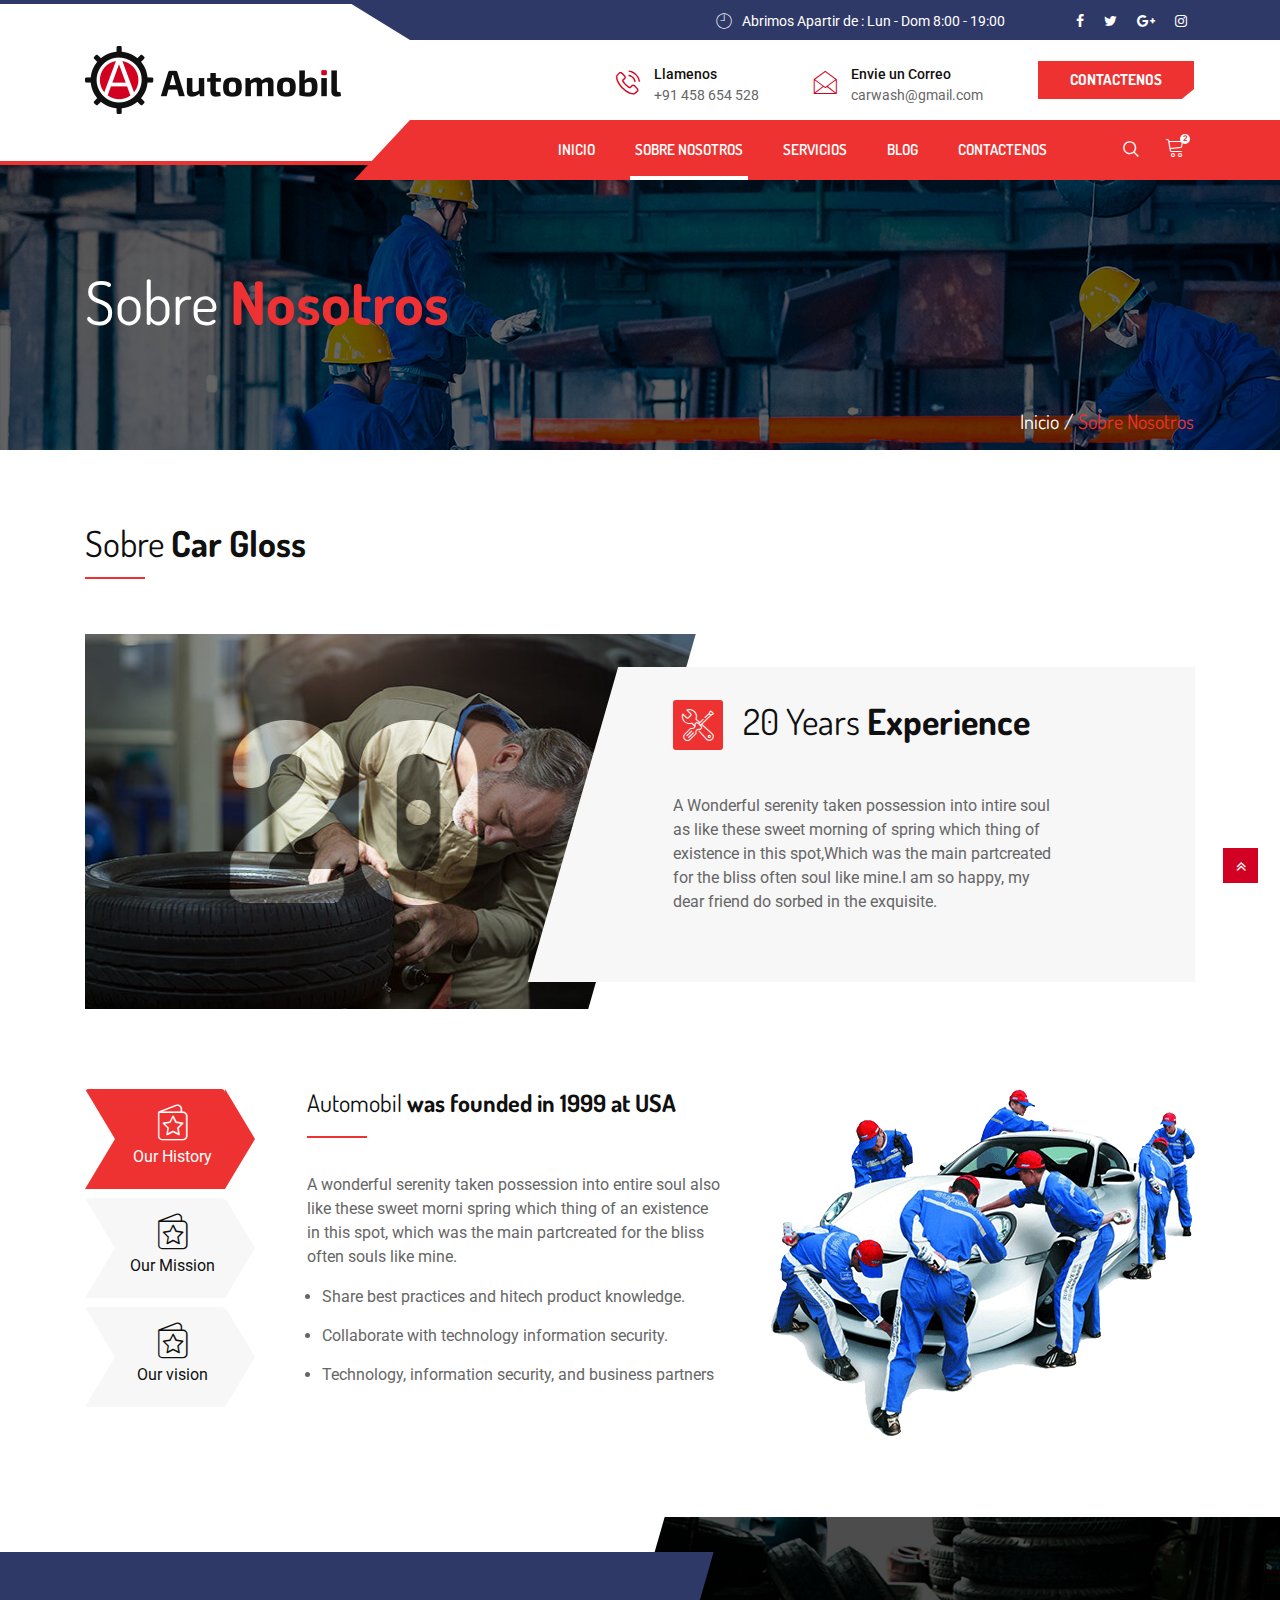
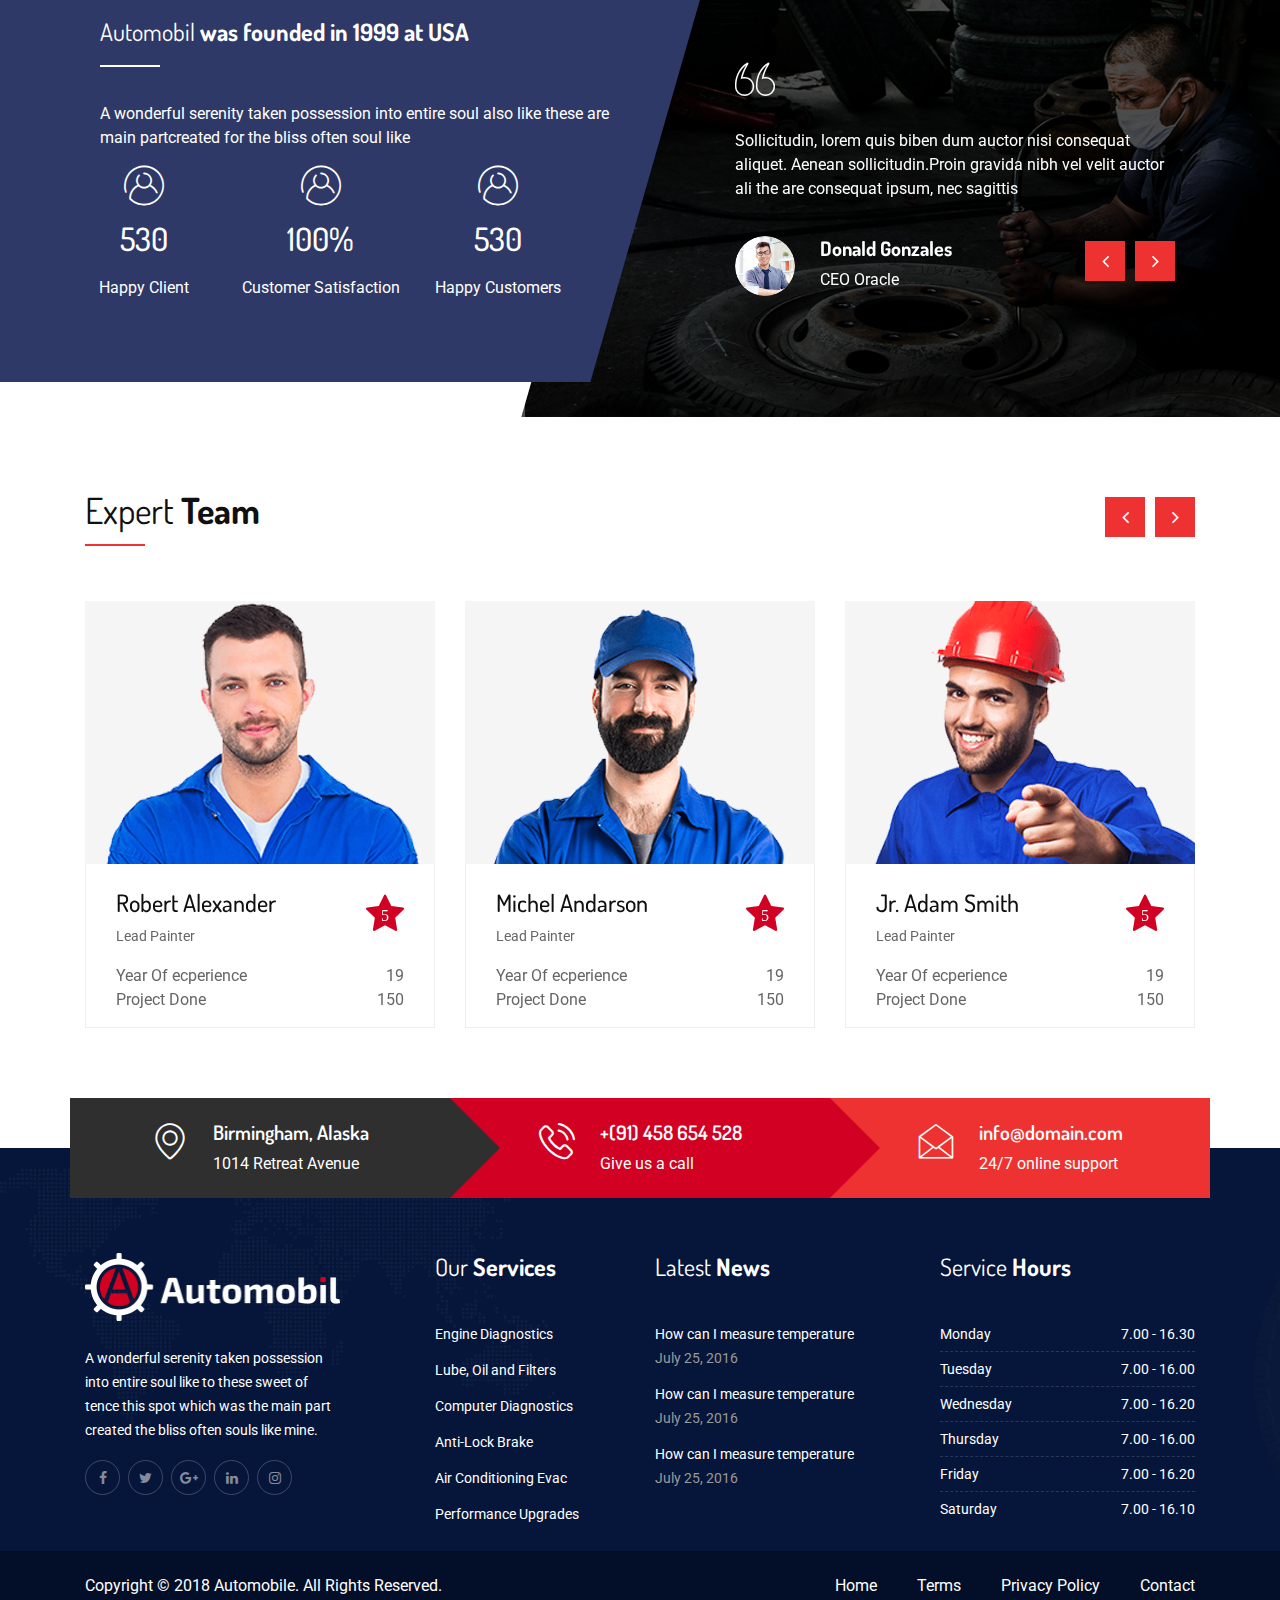
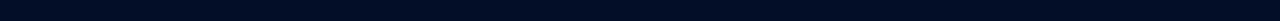
==== commit 274ddd68: "Update about" ====
--- a/HTML/about-us.html
+++ b/HTML/about-us.html
@@ -13,43 +13,45 @@
    <title>Automobil - Auto Mechanic & Auto Repair HTML Template</title>
 
    <!-- CSS
-      ==================================================== -->
-
-      <!-- Font Awesome -->
-      <link rel="stylesheet" href="css/font-awesome.min.css">
-
-      <!-- Font Awesome -->
-      <link rel="stylesheet" href="css/animate.css">
-
-      <!-- IcoFonts -->
-      <link rel="stylesheet" href="css/icofonts.css">
-      <link rel="stylesheet" href="css/automobil_icon.css">
-
-      <!-- Bootstrap -->
-      <link rel="stylesheet" href="css/bootstrap.min.css">
-
-      <!-- Owl Carousel -->
-      <link rel="stylesheet" href="css/owlcarousel.min.css">
-
-      <!-- Contactme -->
-      <link rel="stylesheet" href="css/contactme/bootstrap-datepicker.standalone.min.css">
-      <link rel="stylesheet" href="css/contactme/contactme-1.6.css">
-      <link rel="stylesheet" href="css/contactme/jquery.timepicker.css">
-      <link rel="stylesheet" href="css/contactme/select2.min.css">
-
-      <!-- Style -->
-      <link rel="stylesheet" href="css/style.css">
-
-      <!-- Responsive -->
-      <link rel="stylesheet" href="css/responsive.css">
-
-
-      <!-- HTML5 shim and Respond.js IE8 support of HTML5 elements and media queries -->
-      <!-- WARNING: Respond.js doesn't work if you view the page via file:// -->
+   ==================================================== -->
+
+   <!-- Font Awesome -->
+   <link rel="stylesheet" href="css/font-awesome.min.css">
+
+   <!-- Font Awesome -->
+   <link rel="stylesheet" href="css/animate.css">
+
+   <!-- IcoFonts -->
+   <link rel="stylesheet" href="css/icofonts.css">
+   <link rel="stylesheet" href="css/automobil_icon.css">
+
+   <!-- Bootstrap -->
+   <link rel="stylesheet" href="css/bootstrap.min.css">
+
+   <!-- Owl Carousel -->
+   <link rel="stylesheet" href="css/owlcarousel.min.css">
+
+   <!-- Contactme -->
+   <link rel="stylesheet" href="css/contactme/bootstrap-datepicker.standalone.min.css">
+   <link rel="stylesheet" href="css/contactme/contactme-1.6.css">
+   <link rel="stylesheet" href="css/contactme/jquery.timepicker.css">
+   <link rel="stylesheet" href="css/contactme/select2.min.css">
+
+   <!-- Style -->
+   <link rel="stylesheet" href="css/style.css">
+
+   <!-- Responsive -->
+   <link rel="stylesheet" href="css/responsive.css">
+
+
+   <!-- HTML5 shim and Respond.js IE8 support of HTML5 elements and media queries -->
+   <!-- WARNING: Respond.js doesn't work if you view the page via file:// -->
    <!--[if lt IE 9]>
       <script src="https://oss.maxcdn.com/html5shiv/3.7.2/html5shiv.min.js"></script>
       <script src="https://oss.maxcdn.com/respond/1.4.2/respond.min.js"></script>
-   <![endif]-->
+      <![endif]-->
+
+
 </head>
 
 <body>
@@ -60,7 +62,7 @@
                <div class="col-lg-6 col-md-4"></div>
                <div class="col-lg-4 col-md-5">
                   <div class="top-bar-event ts-top">
-                     <i class="icon icon-clock"></i><span>We'are Open: Mon - Sat 8:00 - 18:00</span>
+                     <i class="icon icon-clock"></i><span>Abrimos Apartir de : Lun - Dom 8:00 - 19:00</span>
                   </div> <!-- Top Bar Text End -->
                </div> <!-- Col End -->
                <div class="col-lg-2 col-md-3 text-right">
@@ -82,81 +84,81 @@
       <div class="ts-logo-area">
          <div class="container">
             <div class="row align-items-center">
-               <div class="col-md-4 col-sm-4">
-                  <a class="ts-logo" href="index.html" class="ts-logo">
+               <div class="col-md-4">
+                  <a class="ts-logo" href="index.html">
                      <img src="images/logo/logo.png" alt="logo">
                   </a>
                </div> <!-- Col End -->
-               <div class="col-md-8 col-sm-8 float-right">
+               <div class="col-md-8 float-right">
                   <ul class="top-contact-info">
                      <li>
                         <span><i class="icon icon-phone3"></i></span>
                         <div class="info-wrapper">
-                           <p class="info-title">Call us</p>
+                           <p class="info-title">Llamenos</p>
                            <p class="info-subtitle">+91 458 654 528</p>
                         </div>
                      </li> <!-- li End -->
                      <li>
                         <span><i class="icon icon-envelope"></i></span>
                         <div class="info-wrapper">
-                           <p class="info-title">Send us mail</p>
-                           <p class="info-subtitle">query@finances.com</p>
+                           <p class="info-title">Envie un Correo</p>
+                           <p class="info-subtitle">carwash@gmail.com</p>
                         </div>
                      </li> <!-- Li End -->
                      <li>
-                        <a href="contact.html" class="btn btn-primary">contact us</a>
+                        <a href="#" class="btn btn-primary">Contactenos</a>
                      </li> <!-- Li End -->
                   </ul> <!-- Contact info End -->
                </div> <!-- Col End -->
             </div> <!-- Row End -->
          </div> <!-- Container End -->
       </div> <!-- Logo End -->
-
+	  
       <div class="header-angle">
          <div class="container">
             <nav class="navbar navbar-expand-lg navbar-light">
                <button class="navbar-toggler" type="button" data-toggle="collapse" data-target="#navbarSupportedContent" aria-controls="navbarSupportedContent"
-               aria-expanded="false" aria-label="Toggle navigation">
-               <span class="navbar-toggler-icon"></span>
-            </button><!-- End of Navbar toggler -->
-            <div class="collapse navbar-collapse justify-content-end ts-navbar" id="">
-               <ul class="navbar-nav">
-                  <li class="nav-item dropdown active">
-                     <a class="nav-link " href="index.html" data-toggle="dropdown">
-                        Home
-                        <!--<span class="ts-indicator"><i class="fa fa-angle-down"></i></span>-->
+                  aria-expanded="false" aria-label="Toggle navigation">
+                  <span class="navbar-toggler-icon"></span>
+               </button><!-- End of Navbar toggler -->
+               <div class="collapse navbar-collapse justify-content-end ts-navbar" id="navbarSupportedContent">
+                  <ul class="navbar-nav">
+                     <li class="nav-item dropdown">
+                        <a class="nav-link" href="#" data-toggle="dropdown">
+                        Inicio
+                        <span class="ts-indicator"><i class="fa fa-angle-down"></i></span>
                      </a>
-                        <!--<ul class="dropdown-menu ts-dropdown-menu">
-                           <li><a class="active" href="index.html">Home One</a></li>
+                        <ul class="dropdown-menu ts-dropdown-menu">
+                           <li><a href="index.html">Home One</a></li>
                            <li><a href="index-2.html">Home Two</a></li>
                            <li><a href="index-3.html">Home Three</a></li>
                            <li><a href="index-4.html">Home Four</a></li>
-                        </ul>--><!-- End of Dropdown menu -->
+                        </ul><!-- End of Dropdown menu -->
+                     </li><!-- End Dropdown -->
+                     <li class="nav-item dropdown active">
+                        <a class="nav-link active" href="#" data-toggle="dropdown">
+                        Sobre Nosotros
+                        <span class="ts-indicator"><i class="fa fa-angle-down"></i></span>
+                     </a>
+                        <ul class="dropdown-menu ts-dropdown-menu">
+                           <li><a class="active" href="about-us.html">Sobre Nosotros</a></li>
+                           <li><a href="team.html">Nuestor equipo</a></li>
+                           <li><a href="gallery.html">Galeria</a></li>
+                           <li><a href="faq.html">Faq</a></li>
+                           <li><a href="testimonial.html">Testimonial</a></li>
+                           <li><a href="pricing-table.html">Tabla de Precios</a></li>
+                        </ul><!-- End of Dropdown menu -->
                      </li><!-- End Dropdown -->
                      <li class="nav-item dropdown">
-                        <a class="nav-link active" href="#" data-toggle="dropdown">
-                           About
-                           <span class="ts-indicator"><i class="fa fa-angle-down"></i></span>
-                        </a>
+                        <a class="nav-link" href="#" data-toggle="dropdown">
+                        Servicios
+                        <span class="ts-indicator"><i class="fa fa-angle-down"></i></span>
+                     </a>
                         <ul class="dropdown-menu ts-dropdown-menu">
-                           <li><a href="about-us.html" >About Us</a></li>
-                           <!--<li><a href="team.html">Our Team</a></li>
-                              <li><a href="gallery.html">Gallery</a></li>-->
-                              <li><a href="faq.html">Faq</a></li>
-                              <!--<li><a href="testimonial.html">Testimonial</a></li>-->
-                              <!--li><a href="pricing-table.html">Pricing Table</a></li-->
-                           </ul><!-- End of Dropdown menu -->
-                        </li><!-- End Dropdown -->
-                        <li class="nav-item dropdown">
-                           <a class="nav-link" href="#" data-toggle="dropdown">
-                              Services
-                              <span class="ts-indicator"><i class="fa fa-angle-down"></i></span>
-                           </a>
-                           <ul class="dropdown-menu ts-dropdown-menu">
-                              <li><a href="service.html">Service All</a></li>
-                              <!--<li><a href="service-details.html">Service Single</a></li>-->
-                           </ul><!-- End of Dropdown menu -->
-                        </li><!-- End Dropdown -->
+                           <li><a href="service.html">Todo los Servicios</a></li>
+                           <li><a href="service-details.html">Service Single</a></li>
+                        </ul><!-- End of Dropdown menu -->
+                     </li><!-- End Dropdown -->
 
                      <!-- <li class="nav-item dropdown">
                         <a class="nav-link" href="#" data-toggle="dropdown">
@@ -164,7 +166,7 @@
                         <span class="ts-indicator"><i class="fa fa-angle-down"></i></span>
                         </a>
                      </li> -->
-                     <!--<li class="nav-item dropdown">
+                     <li class="nav-item dropdown">
                         <a class="nav-link" href="#" data-toggle="dropdown">
                         Blog
                         <span class="ts-indicator"><i class="fa fa-angle-down"></i></span>
@@ -173,19 +175,19 @@
                            <li><a href="news-left-sidebar.html">News Left Sidebar</a></li>
                            <li><a href="news-right-sidebar.html">News Right Sidebar</a></li>
                            <li><a href="news-single.html">News Single</a></li>
-                        </ul>--><!-- End of Dropdown menu -->
-                        <!--/li--><!-- End Dropdown -->
-
-                        <li class="nav-item dropdown">
-                           <a class="nav-link" href="contact.html" >
-                              Contact
-                           </a>
-                        </li> <!-- End Dropdown -->
-
-                     </ul> <!-- End Navbar Nav -->
-                  </div> <!-- End of navbar collapse -->
-
-               <!--<div class="header-cart">
+                        </ul><!-- End of Dropdown menu -->
+                     </li><!-- End Dropdown -->
+
+                     <li class="nav-item dropdown">
+                        <a class="nav-link" href="contact.html" >
+                        Contactenos
+                        </a>
+                     </li> <!-- End Dropdown -->
+
+                  </ul> <!-- End Navbar Nav -->
+               </div> <!-- End of navbar collapse -->
+
+               <div class="header-cart">
                   <div class="cart-link">
                      <form action="#">
                            <button type="button"><i class="icon icon-search show"></i></button>
@@ -194,29 +196,28 @@
                            <input type="search" name="search" id="search" placeholder="Type here and Search...">
                         </div>
                      </form>
-                     <a href="#"><i class="icon icon-cart2"></i><sup>2</sup></a>
+                     <a href="#"><i class="icon icon-cart"></i><sup>2</sup></a>
                   </div>
-               </div> --><!-- End Cart -->
+               </div> <!-- End Cart -->
 
             </nav> <!-- End of Nav -->
          </div> <!-- End of Container -->
       </div> <!-- End of Header Angle-->
    </header> <!-- End of Header area-->
 
-
    <div class="banner-area bg-overlay" id="banner-area" style="background-image:url(images/banner/about_banner.jpg);">
       <div class="container">
-         <div class="row justify-content-center">
-            <div class="col">
-               <div class="banner-heading">
-                  <h1 class="banner-title">About <span>Us</span></h1>
-                  <ol class="breadcrumb">
-                     <li>Home</li>
-                     <li><a href="#">About Us</a></li>
-                  </ol>
-               </div> <!-- Banner heading -->
-            </div><!-- Col end-->
-         </div><!-- Row end-->
+            <div class="row justify-content-center">
+               <div class="col">
+                  <div class="banner-heading">
+                        <h1 class="banner-title">Sobre <span>Nosotros</span></h1>
+                        <ol class="breadcrumb">
+                           <li>Inicio</li>
+                           <li><a href="#">Sobre Nosotros</a></li>
+                        </ol>
+                  </div> <!-- Banner heading -->
+               </div><!-- Col end-->
+            </div><!-- Row end-->
       </div><!-- Container end-->
    </div><!-- Banner area end-->
 
@@ -226,27 +227,27 @@
             <div class="row">
                <div class="col-md-12">
                   <h2 class="section-title">
-                     <span>About</span> Automobil
+                     <span>Sobre</span> Car Gloss
                   </h2>
                </div><!-- Col end -->
             </div><!-- Row End -->
             <div class="row overflow-hidden no-gutters">
                <div class="col-lg-7 col-md-12">
                   <div class="box-skew-hidden-left">
-                     <div class="box-skew-left">
-                        <img class="img-fluid" src="images/about/about-img2.jpg" alt="">
-                     </div><!-- Box skew left -->
+                        <div class="box-skew-left">
+                           <img class="img-fluid" src="images/about/about-img2.jpg" alt="">
+                        </div><!-- Box skew left -->
                   </div>
                </div> <!-- Col End -->
                <div class="col-lg-5 col-md-12">
                   <div class="box-skew-right">
-                     <div class="box-content-wrapper">
-                        <i class="icon-repair"></i>
-                        <h2 class="column-title no-border">
-                           <span>20 Years</span> Experience
-                        </h2>
-                        <p>A Wonderful serenity taken possession into intire soul as like these sweet morning of spring which thing of existence  in this spot,Which was the main partcreated for the bliss often soul like mine.I am so happy, my dear friend do sorbed in the exquisite.</p>
-                     </div> <!-- Content wrapper end -->
+                        <div class="box-content-wrapper">
+                           <i class="icon-repair"></i>
+                           <h2 class="column-title no-border">
+                              <span>20 Years</span> Experience
+                           </h2>
+                           <p>A Wonderful serenity taken possession into intire soul as like these sweet morning of spring which thing of existence  in this spot,Which was the main partcreated for the bliss often soul like mine.I am so happy, my dear friend do sorbed in the exquisite.</p>
+                        </div> <!-- Content wrapper end -->
                   </div> <!-- Content Right End -->
                </div> <!-- Col end -->
             </div> <!-- Row End -->
@@ -263,311 +264,310 @@
                      <ul class="nav nav-tabs ts-tab" id="myTab" role="tablist">
                         <li class="nav-item">
                            <a class="nav-link active" id="home-tab" data-toggle="tab" href="#home" role="tab" aria-controls="home" aria-selected="true">
-                              <i class="icon-history"></i>Our History</a>
-                           </li>
-                           <li class="nav-item">
-                              <a class="nav-link" id="profile-tab" data-toggle="tab" href="#profile" role="tab" aria-controls="profile" aria-selected="false">
-                                 <i class="icon-history"></i>Our Mission</a>
-                              </li>
-                              <li class="nav-item">
-                                 <a class="nav-link" id="contact-tab" data-toggle="tab" href="#contact" role="tab" aria-controls="contact" aria-selected="false">
-                                    <i class="icon-history"></i>Our vision</a>
-                                 </li>
-                              </ul><!-- ul end -->
-                           </div><!-- Col end -->
-                           <div class="col-lg-8 col-md-8">
-                              <div class="tab-content ts-tab-content" id="myTabContent">
-                                 <div class="tab-pane fade show active" id="home" role="tabpanel" aria-labelledby="home-tab">
-                                    <h2 class="column-title-sm">
-                                       <span>Automobil </span> was founded in 1999 at USA
-                                    </h2>
-                                    <p>A wonderful serenity taken possession  into entire soul also  like these sweet morni  spring which thing of an existence in this spot, which was the main partcreated for the bliss often souls like mine. </p>
-                                    <ul class="list-round-solid">
-                                       <li>Share best practices and hitech product knowledge.</li>
-                                       <li>Collaborate with technology information security.</li>
-                                       <li>Technology, information security, and business partners</li>
-                                    </ul>
-                                 </div> <!-- tab pane end -->
-                                 <div class="tab-pane fade" id="profile" role="tabpanel" aria-labelledby="profile-tab">
-                                    <h2 class="column-title-sm">
-                                       <span>Automobil </span> was founded in 1999 at USA
-                                    </h2>
-                                    <p>A wonderful serenity taken possession  into entire soul also  like these sweet morni  spring which thing of an existence in this spot, which was the main partcreated for the bliss often souls like mine. </p>
-                                    <ul class="list-round-solid">
-                                       <li>Share best practices and hitech product knowledge.</li>
-                                       <li>Collaborate with technology information security.</li>
-                                       <li>Technology, information security, and business partners</li>
-                                    </ul>
-                                 </div> <!-- tab pane end -->
-                                 <div class="tab-pane fade" id="contact" role="tabpanel" aria-labelledby="contact-tab">
-                                    <h2 class="column-title-sm">
-                                       <span>Automobil </span> was founded in 1999 at USA
-                                    </h2>
-                                    <p>A wonderful serenity taken possession  into entire soul also  like these sweet morni  spring which thing of an existence in this spot, which was the main partcreated for the bliss often souls like mine. </p>
-                                    <ul class="list-round-solid">
-                                       <li>Share best practices and hitech product knowledge.</li>
-                                       <li>Collaborate with technology information security.</li>
-                                       <li>Technology, information security, and business partners</li>
-                                    </ul>
-                                 </div><!-- Tab pane end -->
-                              </div> <!-- tab content -->
-                           </div> <!-- col end -->
-                        </div><!-- Row end -->
-                     </div> <!-- Col end -->
-                     <div class="col-lg-5 col-md-12 text-right">
-                        <span><img class="img-fluid" src="images/our-history.png" alt=""></span>
-                     </div> <!-- COl end -->
-                  </div> <!-- Row End -->
-               </div> <!-- Container end -->
-            </section> <!-- History tab end -->
-
-            <section id="ts-fun-facts" class="ts-fun-facts">
-               <div class="container-fluid no-padding">
-                  <div class="row no-gutters">
-                     <div class="col-lg-6 col-md-12 align-self-center">
-                        <div class="box-skew-area-left bg-blue">
-                           <div class="box-skew-sm-left">
-                              <h2 class="column-title-sm text-white">
-                                 <span>Automobil </span> was founded in 1999 at USA
-                              </h2>
-                              <p class="fun-fact-info">A wonderful serenity taken possession into entire soul also like these are main partcreated for the bliss often soul like</p>
-                              <div class="row ts-main-fact">
-                                 <div class="col-md-4">
-                                    <div class="ts-facts text-center">
-                                       <i class="icon-customer"></i>
-                                       <div class="ts-facts-num">
-                                          <h3 class="funfact"><span class="counterUp">530</span></h3>
-                                       </div>
-                                       <p>Happy Client</p>
-                                    </div>
-                                 </div>
-                                 <div class="col-md-4">
-                                    <div class="ts-facts text-center">
-                                       <i class="icon-customer"></i>
-                                       <div class="ts-facts-num">
-                                          <h3 class="funfact"><span class="counterUp">100%</span></h3>
-                                       </div>
-                                       <p>Customer Satisfaction</p>
-                                    </div>
-                                 </div>
-                                 <div class="col-md-4">
-                                    <div class="ts-facts text-center">
-                                       <i class="icon-customer"></i>
-                                       <div class="ts-facts-num">
-                                          <h3 class="funfact"><span class="counterUp">530</span></h3>
-                                       </div>
-                                       <p>Happy Customers</p>
-                                    </div>
-                                 </div>
-                              </div><!-- row end -->
-                           </div> <!-- Newsletter Content end -->
-                        </div> <!-- Newsletter Left end -->
-                     </div> <!-- Col End -->
-                     <div class="col-lg-6 col-md-12">
-                        <div class="box-skew-area-right">
-                           <div class="box-skew-sm-right">
-                              <img class="img-fluid" src="images/about/about-img3.jpg" alt="">
-                              <div class="testimonial-slide owl-carousel">
-                                 <div class="testimonial-item">
-                                    <span class="icon icon-quote22"></span>
-                                    <p class="quote-text">Sollicitudin, lorem quis biben dum auctor nisi consequat aliquet. Aenean sollicitudin.Proin gravida nibh vel velit auctor ali the are consequat ipsum, nec sagittis</p>
-                                    <div class="quote-item-footer">
-                                       <img class="img-fluid" src="images/testimonial/quote_profile.png" alt="">
-                                       <div class="quote-item-info">
-                                          <h3 class="quote-author">Donald Gonzales</h3>
-                                          <span class="quote-subtext"> CEO Oracle </span>
-                                       </div>
-                                    </div> <!-- Item End -->
-                                 </div> <!-- Testimonial Single End -->
-                                 <div class="testimonial-item">
-                                    <span class="icon icon-quote22"></span>
-                                    <p class="quote-text"><i>Sollicitudin, lorem quis biben dum auctor nisi consequat aliquet. Aenean sollicitudin.Proin gravida nibh vel velit auctor ali the are consequat ipsum, nec sagittis</i></p>
-                                    <div class="quote-item-footer">
-                                       <img class="img-fluid" src="images/testimonial/quote_profile.png" alt="">
-                                       <div class="quote-item-info">
-                                          <h3 class="quote-author">Donald Gonzales</h3>
-                                          <span class="quote-subtext"> CEO Oracle </span>
-                                       </div>
-                                    </div> <!-- Item End -->
-                                 </div> <!-- Testimonial Single End -->
-                              </div><!-- Testimonial Slide -->
-                           </div> <!-- Newsletter content end -->
-                        </div> <!-- Newsletter right end -->
-                     </div> <!-- Col end -->
-                  </div> <!-- Row End -->
-               </div> <!-- Container fluid end -->
-            </section><!-- Fun Fact -->
-
-            <section id="ts-team" class="ts-team pb-120">
-               <div class="container">
-                  <div class="row">
-                     <div class="col-md-12">
-                        <h2 class="section-title">
-                           <span>Expert </span>Team
-                        </h2>
-                     </div> <!-- Col End -->
-                  </div><!-- Row End -->
-                  <div class="row">
-                     <div class="col-md-12">
-                        <div class="team-carousel owl-carousel">
-                           <div class="ts-team-info">
-                              <img src="images/team/team1.png" alt="" class="img-fluid">
-                              <div class="team-content">
-                                 <div class="team-details">
-                                    <h3 class="team-name">
-                                       Robert Alexander 
-                                    </h3>
-                                    <p>Lead Painter</p>
-                                    <span class="team-rating">
-                                       <i class="fa fa-star"><span>5</span></i>
-                                    </span>
-                                 </div>
-                                 <div class="team-text">
-                                    <p>Year Of ecperience<span>19</span></p>
-                                    <p>Project Done<span>150</span></p>
-                                 </div>
-                              </div> <!-- Team Content End -->
-                           </div> <!-- Team Info End -->
-                           <div class="ts-team-info">
-                              <img src="images/team/team2.png" alt="" class="img-fluid">
-                              <div class="team-content">
-                                 <div class="team-details">
-                                    <h3 class="team-name">
-                                       Michel Andarson 
-                                    </h3>
-                                    <p>Lead Painter</p>
-                                    <span class="team-rating">
-                                       <i class="fa fa-star"><span>5</span></i>
-                                    </span>
-                                 </div>
-                                 <div class="team-text">
-                                    <p>Year Of ecperience<span>19</span></p>
-                                    <p>Project Done<span>150</span></p>
-                                 </div>
-                              </div> <!-- Team Content End -->
-                           </div> <!-- Team Info End -->
-                           <div class="ts-team-info">
-                              <img src="images/team/team3.png" alt="" class="img-fluid">
-                              <div class="team-content">
-                                 <div class="team-details">
-                                    <h3 class="team-name">
-                                       Jr. Adam Smith 
-                                    </h3>
-                                    <p>Lead Painter</p>
-                                    <span class="team-rating">
-                                       <i class="fa fa-star"><span>5</span></i>
-                                    </span>
-                                 </div>
-                                 <div class="team-text">
-                                    <p>Year Of ecperience<span>19</span></p>
-                                    <p>Project Done<span>150</span></p>
-                                 </div>
-                              </div> <!-- Team Content End -->
-                           </div> <!-- Team Info End -->
-                           <div class="ts-team-info">
-                              <img src="images/team/team2.png" alt="" class="img-fluid">
-                              <div class="team-content">
-                                 <div class="team-details">
-                                    <h3 class="team-name">
-                                       Michel Andarson 
-                                    </h3>
-                                    <p>Lead Painter</p>
-                                    <span class="team-rating">
-                                       <i class="fa fa-star"><span>5</span></i>
-                                    </span>
-                                 </div>
-                                 <div class="team-text">
-                                    <p>Year Of ecperience<span>19</span></p>
-                                    <p>Project Done<span>150</span></p>
-                                 </div>
-                              </div> <!-- Team Content End -->
-                           </div> <!-- Team Info End -->
-                           <div class="ts-team-info">
-                              <img src="images/team/team2.png" alt="" class="img-fluid">
-                              <div class="team-content">
-                                 <div class="team-details">
-                                    <h3 class="team-name">
-                                       Michel Andarson 
-                                    </h3>
-                                    <p>Lead Painter</p>
-                                    <span class="team-rating">
-                                       <i class="fa fa-star"><span>5</span></i>
-                                    </span>
-                                 </div>
-                                 <div class="team-text">
-                                    <p>Year Of ecperience<span>19</span></p>
-                                    <p>Project Done<span>150</span></p>
-                                 </div><!-- Team Text -->
-                              </div> <!-- Team Content End -->
-                           </div> <!-- Team Info End -->
-                        </div><!-- News Carousel end -->
-                     </div><!-- Col end -->
-                  </div><!-- Row end -->
-               </div><!-- Container end -->
-            </section> <!-- Team end -->
-
-
-            <footer class="footer" id="footer">
-               <div class="footer-top">
-                  <div class="container">
-                     <div class="row">
-                        <div class="col-md-4 footer-box">
-                           <i class="icon icon-map-marker2"></i>
-                           <div class="footer-box-content">
-                              <h3>Birmingham, Alaska</h3>
-                              <p>1014 Retreat Avenue</p>
+                           <i class="icon-history"></i>Our History</a>
+                        </li>
+                        <li class="nav-item">
+                           <a class="nav-link" id="profile-tab" data-toggle="tab" href="#profile" role="tab" aria-controls="profile" aria-selected="false">
+                           <i class="icon-history"></i>Our Mission</a>
+                        </li>
+                        <li class="nav-item">
+                           <a class="nav-link" id="contact-tab" data-toggle="tab" href="#contact" role="tab" aria-controls="contact" aria-selected="false">
+                           <i class="icon-history"></i>Our vision</a>
+                        </li>
+                     </ul><!-- ul end -->
+                  </div><!-- Col end -->
+                  <div class="col-lg-8 col-md-8">
+                     <div class="tab-content ts-tab-content" id="myTabContent">
+                        <div class="tab-pane fade show active" id="home" role="tabpanel" aria-labelledby="home-tab">
+                           <h2 class="column-title-sm">
+                              <span>Automobil </span> was founded in 1999 at USA
+                           </h2>
+                           <p>A wonderful serenity taken possession  into entire soul also  like these sweet morni  spring which thing of an existence in this spot, which was the main partcreated for the bliss often souls like mine. </p>
+                           <ul class="list-round-solid">
+                              <li>Share best practices and hitech product knowledge.</li>
+                              <li>Collaborate with technology information security.</li>
+                              <li>Technology, information security, and business partners</li>
+                           </ul>
+                        </div> <!-- tab pane end -->
+                        <div class="tab-pane fade" id="profile" role="tabpanel" aria-labelledby="profile-tab">
+                           <h2 class="column-title-sm">
+                              <span>Automobil </span> was founded in 1999 at USA
+                           </h2>
+                           <p>A wonderful serenity taken possession  into entire soul also  like these sweet morni  spring which thing of an existence in this spot, which was the main partcreated for the bliss often souls like mine. </p>
+                           <ul class="list-round-solid">
+                              <li>Share best practices and hitech product knowledge.</li>
+                              <li>Collaborate with technology information security.</li>
+                              <li>Technology, information security, and business partners</li>
+                           </ul>
+                        </div> <!-- tab pane end -->
+                        <div class="tab-pane fade" id="contact" role="tabpanel" aria-labelledby="contact-tab">
+                           <h2 class="column-title-sm">
+                              <span>Automobil </span> was founded in 1999 at USA
+                           </h2>
+                           <p>A wonderful serenity taken possession  into entire soul also  like these sweet morni  spring which thing of an existence in this spot, which was the main partcreated for the bliss often souls like mine. </p>
+                           <ul class="list-round-solid">
+                              <li>Share best practices and hitech product knowledge.</li>
+                              <li>Collaborate with technology information security.</li>
+                              <li>Technology, information security, and business partners</li>
+                           </ul>
+                        </div><!-- Tab pane end -->
+                     </div> <!-- tab content -->
+                  </div> <!-- col end -->
+               </div><!-- Row end -->
+            </div> <!-- Col end -->
+            <div class="col-lg-5 col-md-12 text-right">
+               <span><img class="img-fluid" src="images/our-history.png" alt=""></span>
+            </div> <!-- COl end -->
+         </div> <!-- Row End -->
+      </div> <!-- Container end -->
+   </section> <!-- History tab end -->
+
+   <section id="ts-fun-facts" class="ts-fun-facts">
+      <div class="container-fluid no-padding">
+         <div class="row no-gutters">
+            <div class="col-lg-6 col-md-12 align-self-center">
+               <div class="box-skew-area-left bg-blue">
+                  <div class="box-skew-sm-left">
+                     <h2 class="column-title-sm text-white">
+                        <span>Automobil </span> was founded in 1999 at USA
+                     </h2>
+                     <p class="fun-fact-info">A wonderful serenity taken possession into entire soul also like these are main partcreated for the bliss often soul like</p>
+                     <div class="row ts-main-fact">
+                        <div class="col-md-4">
+                           <div class="ts-facts text-center">
+                              <i class="icon-customer"></i>
+                              <div class="ts-facts-num">
+                                 <h3 class="funfact"><span class="counterUp">530</span></h3>
+                              </div>
+                              <p>Happy Client</p>
                            </div>
-                        </div><!-- Box 1 end-->
-                        <div class="col-md-4 footer-box">
-                           <i class="icon icon-phone3"></i>
-                           <div class="footer-box-content">
-                              <h3>+(91) 458 654 528</h3>
-                              <p>Give us a call</p>
+                        </div>
+                        <div class="col-md-4">
+                           <div class="ts-facts text-center">
+                              <i class="icon-customer"></i>
+                              <div class="ts-facts-num">
+                                 <h3 class="funfact"><span class="counterUp">100%</span></h3>
+                              </div>
+                              <p>Customer Satisfaction</p>
                            </div>
-                        </div><!-- Box 2 end-->
-                        <div class="col-md-4 footer-box">
-                           <i class="icon icon-envelope"></i>
-                           <div class="footer-box-content">
-                              <h3>info@domain.com</h3>
-                              <p>24/7 online support</p>
+                        </div>
+                        <div class="col-md-4">
+                           <div class="ts-facts text-center">
+                              <i class="icon-customer"></i>
+                              <div class="ts-facts-num">
+                                 <h3 class="funfact"><span class="counterUp">530</span></h3>
+                              </div>
+                              <p>Happy Customers</p>
                            </div>
-                        </div><!-- Box 3 end-->
-                     </div><!-- Content row end-->
-                  </div><!-- Container end-->
-               </div><!-- Footer top end-->
-               <div class="footer-main">
-                  <div class="container">
-                     <div class="row">
-                        <div class="col-lg-3 col-md-6 footer-widget footer-about">
-                           <div class="footer-logo">
-                              <a href="index.html">
-                                 <img class="img-fluid" src="images/logo/footer_logo.png" alt="">
-                              </a>
-                           </div>
-                           <p>A wonderful serenity taken possession into entire soul like to these sweet of tence this spot which was the main part created the bliss often souls like mine.</p>
-                           <div class="footer-social">
-                              <ul class="unstyled">
-                                 <li><a href="#"><i class="fa fa-facebook"></i></a></li>
-                                 <li><a href="#"><i class="fa fa-twitter"></i></a></li>
-                                 <li><a href="#"><i class="fa fa-google-plus"></i></a></li>
-                                 <li><a href="#"><i class="fa fa-linkedin"></i></a></li>
-                                 <li><a href="#"><i class="fa fa-instagram"></i></a></li>
-                              </ul> <!-- Ul end -->
-                           </div><!-- Footer social end-->
-                        </div> <!-- Col End -->
-                        <!-- About us end-->
-                        <div class="col-lg-6 col-md-6 footer-widget widget-service">
-                           <h3 class="widget-title"><span>Our</span> Services</h3>
-                           <ul class="unstyled">
-                              <li><a href="#">Engine Diagnostics</a></li>
-                              <li><a href="#">Lube, Oil and Filters</a></li>
-                              <li><a href="#">Computer Diagnostics</a></li>
-                              <li><a href="#">Anti-Lock Brake</a></li>
-                              <li><a href="#">Air Conditioning Evac</a></li>
-                              <li><a href="#">Performance Upgrades</a></li>
-                           </ul> <!-- Ul end -->
-                        </div> <!-- Col End -->
-               <!--div class="col-lg-3 col-md-6 footer-widget news-widget">
+                        </div>
+                     </div><!-- row end -->
+                  </div> <!-- Newsletter Content end -->
+               </div> <!-- Newsletter Left end -->
+            </div> <!-- Col End -->
+            <div class="col-lg-6 col-md-12">
+               <div class="box-skew-area-right">
+                  <div class="box-skew-sm-right">
+                     <img class="img-fluid" src="images/about/about-img3.jpg" alt="">
+                     <div class="testimonial-slide owl-carousel">
+                        <div class="testimonial-item">
+                           <span class="icon icon-quote22"></span>
+                              <p class="quote-text">Sollicitudin, lorem quis biben dum auctor nisi consequat aliquet. Aenean sollicitudin.Proin gravida nibh vel velit auctor ali the are consequat ipsum, nec sagittis</p>
+                           <div class="quote-item-footer">
+                              <img class="img-fluid" src="images/testimonial/quote_profile.png" alt="">
+                              <div class="quote-item-info">
+                                 <h3 class="quote-author">Donald Gonzales</h3>
+                                 <span class="quote-subtext"> CEO Oracle </span>
+                              </div>
+                           </div> <!-- Item End -->
+                        </div> <!-- Testimonial Single End -->
+                        <div class="testimonial-item">
+                           <span class="icon icon-quote22"></span>
+                              <p class="quote-text"><i>Sollicitudin, lorem quis biben dum auctor nisi consequat aliquet. Aenean sollicitudin.Proin gravida nibh vel velit auctor ali the are consequat ipsum, nec sagittis</i></p>
+                           <div class="quote-item-footer">
+                              <img class="img-fluid" src="images/testimonial/quote_profile.png" alt="">
+                              <div class="quote-item-info">
+                                 <h3 class="quote-author">Donald Gonzales</h3>
+                                 <span class="quote-subtext"> CEO Oracle </span>
+                              </div>
+                           </div> <!-- Item End -->
+                        </div> <!-- Testimonial Single End -->
+                     </div><!-- Testimonial Slide -->
+                  </div> <!-- Newsletter content end -->
+               </div> <!-- Newsletter right end -->
+            </div> <!-- Col end -->
+         </div> <!-- Row End -->
+      </div> <!-- Container fluid end -->
+   </section><!-- Fun Fact -->
+
+   <section id="ts-team" class="ts-team pb-120">
+      <div class="container">
+         <div class="row">
+            <div class="col-md-12">
+               <h2 class="section-title">
+                  <span>Expert </span>Team
+               </h2>
+            </div> <!-- Col End -->
+         </div><!-- Row End -->
+         <div class="row">
+            <div class="col-md-12">
+               <div class="team-carousel owl-carousel">
+                  <div class="ts-team-info">
+                     <img src="images/team/team1.png" alt="" class="img-fluid">
+                     <div class="team-content">
+                        <div class="team-details">
+                           <h3 class="team-name">
+                              Robert Alexander 
+                           </h3>
+									<p>Lead Painter</p>
+                           <span class="team-rating">
+                              <i class="fa fa-star"><span>5</span></i>
+                           </span>
+                        </div>
+                        <div class="team-text">
+                           <p>Year Of ecperience<span>19</span></p>
+                           <p>Project Done<span>150</span></p>
+                        </div>
+                     </div> <!-- Team Content End -->
+                  </div> <!-- Team Info End -->
+                  <div class="ts-team-info">
+                     <img src="images/team/team2.png" alt="" class="img-fluid">
+                     <div class="team-content">
+                        <div class="team-details">
+                           <h3 class="team-name">
+                              Michel Andarson 
+                           </h3>
+									<p>Lead Painter</p>
+                           <span class="team-rating">
+                              <i class="fa fa-star"><span>5</span></i>
+                           </span>
+                        </div>
+                        <div class="team-text">
+                           <p>Year Of ecperience<span>19</span></p>
+                           <p>Project Done<span>150</span></p>
+                        </div>
+                     </div> <!-- Team Content End -->
+                  </div> <!-- Team Info End -->
+                  <div class="ts-team-info">
+                     <img src="images/team/team3.png" alt="" class="img-fluid">
+                     <div class="team-content">
+                        <div class="team-details">
+                           <h3 class="team-name">
+                              Jr. Adam Smith 
+                           </h3>
+									<p>Lead Painter</p>
+                           <span class="team-rating">
+                              <i class="fa fa-star"><span>5</span></i>
+                           </span>
+                        </div>
+                        <div class="team-text">
+                           <p>Year Of ecperience<span>19</span></p>
+                           <p>Project Done<span>150</span></p>
+                        </div>
+                     </div> <!-- Team Content End -->
+                  </div> <!-- Team Info End -->
+                  <div class="ts-team-info">
+                     <img src="images/team/team2.png" alt="" class="img-fluid">
+                     <div class="team-content">
+                        <div class="team-details">
+                           <h3 class="team-name">
+                              Michel Andarson 
+                           </h3>
+									<p>Lead Painter</p>
+                           <span class="team-rating">
+                              <i class="fa fa-star"><span>5</span></i>
+                           </span>
+                        </div>
+                        <div class="team-text">
+                           <p>Year Of ecperience<span>19</span></p>
+                           <p>Project Done<span>150</span></p>
+                        </div>
+                     </div> <!-- Team Content End -->
+                  </div> <!-- Team Info End -->
+                  <div class="ts-team-info">
+                     <img src="images/team/team2.png" alt="" class="img-fluid">
+                     <div class="team-content">
+                        <div class="team-details">
+                           <h3 class="team-name">
+                              Michel Andarson 
+                           </h3>
+					<p>Lead Painter</p>
+                           <span class="team-rating">
+                              <i class="fa fa-star"><span>5</span></i>
+                           </span>
+                        </div>
+                        <div class="team-text">
+                           <p>Year Of ecperience<span>19</span></p>
+                           <p>Project Done<span>150</span></p>
+                        </div><!-- Team Text -->
+                     </div> <!-- Team Content End -->
+                  </div> <!-- Team Info End -->
+               </div><!-- News Carousel end -->
+            </div><!-- Col end -->
+         </div><!-- Row end -->
+      </div><!-- Container end -->
+   </section> <!-- Team end -->
+
+   <footer class="footer" id="footer">
+      <div class="footer-top">
+         <div class="container">
+            <div class="row">
+               <div class="col-md-4 footer-box">
+                  <i class="icon icon-map-marker2"></i>
+                  <div class="footer-box-content">
+                     <h3>Birmingham, Alaska</h3>
+                     <p>1014 Retreat Avenue</p>
+                  </div>
+               </div><!-- Box 1 end-->
+               <div class="col-md-4 footer-box">
+                  <i class="icon icon-phone3"></i>
+                  <div class="footer-box-content">
+                     <h3>+(91) 458 654 528</h3>
+                     <p>Give us a call</p>
+                  </div>
+               </div><!-- Box 2 end-->
+               <div class="col-md-4 footer-box">
+                  <i class="icon icon-envelope"></i>
+                  <div class="footer-box-content">
+                     <h3>info@domain.com</h3>
+                     <p>24/7 online support</p>
+                  </div>
+               </div><!-- Box 3 end-->
+            </div><!-- Content row end-->
+         </div><!-- Container end-->
+      </div><!-- Footer top end-->
+      <div class="footer-main">
+         <div class="container">
+            <div class="row">
+               <div class="col-lg-3 col-md-6 footer-widget footer-about">
+                  <div class="footer-logo">
+                     <a href="index.html">
+                        <img class="img-fluid" src="images/logo/footer_logo.png" alt="">
+                     </a>
+                  </div>
+                  <p>A wonderful serenity taken possession into entire soul like to these sweet of tence this spot which was the main part created the bliss often souls like mine.</p>
+                  <div class="footer-social">
+                     <ul class="unstyled">
+                        <li><a href="#"><i class="fa fa-facebook"></i></a></li>
+                        <li><a href="#"><i class="fa fa-twitter"></i></a></li>
+                        <li><a href="#"><i class="fa fa-google-plus"></i></a></li>
+                        <li><a href="#"><i class="fa fa-linkedin"></i></a></li>
+                        <li><a href="#"><i class="fa fa-instagram"></i></a></li>
+                     </ul> <!-- Ul end -->
+                  </div><!-- Footer social end-->
+               </div> <!-- Col End -->
+               <!-- About us end-->
+               <div class="col-lg-3 col-md-6 footer-widget widget-service">
+                  <h3 class="widget-title"><span>Our</span> Services</h3>
+                  <ul class="unstyled">
+                     <li><a href="#">Engine Diagnostics</a></li>
+                     <li><a href="#">Lube, Oil and Filters</a></li>
+                     <li><a href="#">Computer Diagnostics</a></li>
+                     <li><a href="#">Anti-Lock Brake</a></li>
+                     <li><a href="#">Air Conditioning Evac</a></li>
+                     <li><a href="#">Performance Upgrades</a></li>
+                  </ul> <!-- Ul end -->
+               </div> <!-- Col End -->
+               <div class="col-lg-3 col-md-6 footer-widget news-widget">
                   <h3 class="widget-title"><span>Latest</span> News</h3>
                   <ul class="unstyled">
                      <li class="news-text">
@@ -582,92 +582,92 @@
                         <a href="#"><span>How can I measure temperature</span></a>
                         <span>July 25, 2016</span>
                      </li>
-                  </ul--> <!-- Ul -->
-                  <!--/div--> <!-- Col End -->
-                  <div class="col-lg-3 col-md-6 footer-widget">
-                     <h3 class="widget-title"><span>Service</span> Hours</h3>
-                     <ul class="unstyled service-time">
-                        <li>
-                           <span>Monday</span>
-                           <span>7.00 - 16.30</span>
-                        </li>
-                        <li>
-                           <span>Tuesday</span>
-                           <span>7.00 - 16.00</span>
-                        </li>
-                        <li>
-                           <span>Wednesday</span>
-                           <span>7.00 - 16.20</span>
-                        </li>
-                        <li>
-                           <span>Thursday</span>
-                           <span>7.00 - 16.00</span>
-                        </li>
-                        <li>
-                           <span>Friday</span>
-                           <span>7.00 - 16.20</span>
-                        </li>
-                        <li>
-                           <span>Saturday</span>
-                           <span>7.00 - 16.10</span>
-                        </li>
-                     </ul> <!-- Service Time -->
-                  </div> <!-- Col End -->
-               </div><!-- Content row end-->
-            </div><!-- Container end-->
-         </div><!-- Footer Main-->
-         <div class="copyright">
-            <div class="container">
-               <div class="row">
-                  <div class="col-lg-6 col-md-12">
-                     <div class="copyright-info"><span>Copyright © 2018 Automobile. All Rights Reserved.</span></div>
-                  </div>
-                  <!--div class="col-lg-6 col-md-12">
-                     <div class="footer-menu">
-                        <ul class="nav unstyled">
-                           <li><a href="#">Home</a></li>
-                           <li><a href="#">Terms</a></li>
-                           <li><a href="#">Privacy Policy</a></li>
-                           <li><a href="#">Contact</a></li>
-                        </ul--> <!-- Nav End -->
-                        <!--/div--> <!-- Footer menu end -->
-                        <!--/div--> <!-- Col End -->
-                     </div><!-- Row end-->
-                  </div><!-- Container end-->
-                  <div class="back-to-top" id="back-to-top" data-spy="affix" data-offset-top="10" style="display: block;">
-                     <button class="back-btn" title="Back to Top">
-                        <i class="fa fa-angle-double-up"></i><!-- icon end-->
-                     </button><!-- button end-->
-                  </div><!-- Back to top -->
-               </div><!-- Copyright end-->
-            </footer> <!-- Footer End -->
+                  </ul> <!-- Ul -->
+               </div> <!-- Col End -->
+               <div class="col-lg-3 col-md-6 footer-widget">
+                  <h3 class="widget-title"><span>Service</span> Hours</h3>
+                  <ul class="unstyled service-time">
+                     <li>
+                        <span>Monday</span>
+                        <span>7.00 - 16.30</span>
+                     </li>
+                     <li>
+                        <span>Tuesday</span>
+                        <span>7.00 - 16.00</span>
+                     </li>
+                     <li>
+                        <span>Wednesday</span>
+                        <span>7.00 - 16.20</span>
+                     </li>
+                     <li>
+                        <span>Thursday</span>
+                        <span>7.00 - 16.00</span>
+                     </li>
+                     <li>
+                        <span>Friday</span>
+                        <span>7.00 - 16.20</span>
+                     </li>
+                     <li>
+                        <span>Saturday</span>
+                        <span>7.00 - 16.10</span>
+                     </li>
+                  </ul> <!-- Service Time -->
+               </div> <!-- Col End -->
+            </div><!-- Content row end-->
+         </div><!-- Container end-->
+      </div><!-- Footer Main-->
+      <div class="copyright">
+         <div class="container">
+            <div class="row">
+               <div class="col-lg-6 col-md-12">
+                  <div class="copyright-info"><span>Copyright © 2018 Automobile. All Rights Reserved.</span></div>
+               </div>
+               <div class="col-lg-6 col-md-12">
+                  <div class="footer-menu">
+                     <ul class="nav unstyled">
+                        <li><a href="#">Home</a></li>
+                        <li><a href="#">Terms</a></li>
+                        <li><a href="#">Privacy Policy</a></li>
+                        <li><a href="#">Contact</a></li>
+                     </ul> <!-- Nav End -->
+                  </div> <!-- Footer menu end -->
+               </div> <!-- Col End -->
+            </div><!-- Row end-->
+         </div><!-- Container end-->
+         <div class="back-to-top" id="back-to-top" data-spy="affix" data-offset-top="10" style="display: block;">
+            <button class="back-btn" title="Back to Top">
+               <i class="fa fa-angle-double-up"></i><!-- icon end-->
+            </button><!-- button end-->
+         </div><!-- Back to top -->
+      </div><!-- Copyright end-->
+   </footer>
 
    <!-- javaScript Files
       =============================================================================-->
 
-      <!-- initialize jQuery Library -->
-      <script src="js/jquery.min.js"></script>
-      <!-- Popper JS -->
-      <!--script src="js/popper.min.js"></script-->
-      <!-- Bootstrap jQuery -->
-      <script src="js/bootstrap.min.js"></script>
-      <!-- Owl Carousel -->
-      <script src="js/owl-carousel.2.3.0.min.js"></script>
-      <!-- START js copy section -->
-      <script src="js/contactme/bootstrap-datepicker.min.js"></script>
-      <script src="js/contactme/bootstrap-datepicker-lang/en.js"></script>
-      <script src="js/contactme/jquery.timepicker.min.js"></script>
-      <script src="js/contactme/select2.full.min.js"></script>
-      <script src="js/contactme/select2-lang/en.js"></script>
-      <!--[if lt IE 9]><script src="contactme/js/EQCSS-polyfills-1.7.0.min.js"></script><![endif]-->
-      <script src="js/contactme/EQCSS-1.7.0.min.js"></script>
-      <script src="js/contactme/contactme-config.js"></script>
-      <script src="js/contactme/contactme-1.6.js"></script>
-      <!-- To enable Google reCAPTCHA, uncomment the next line: -->
-      <!-- <script src="https://www.google.com/recaptcha/api.js?onload=initRecaptchas&render=explicit" async defer></script> -->
-      <!-- END js copy section -->
-      <!-- Template Custom -->
-      <script src="js/main.js"></script>
-   </body>
-
-   </html>+   <!-- initialize jQuery Library -->
+   <script src="js/jquery.min.js"></script>
+   <!-- Popper JS -->
+   <script src="js/popper.min.js"></script>
+   <!-- Bootstrap jQuery -->
+   <script src="js/bootstrap.min.js"></script>
+   <!-- Owl Carousel -->
+   <script src="js/owl-carousel.2.3.0.min.js"></script>
+   <!-- START js copy section -->
+   <script src="js/contactme/bootstrap-datepicker.min.js"></script>
+   <script src="js/contactme/bootstrap-datepicker-lang/en.js"></script>
+   <script src="js/contactme/jquery.timepicker.min.js"></script>
+   <script src="js/contactme/select2.full.min.js"></script>
+   <script src="js/contactme/select2-lang/en.js"></script>
+   <!--[if lt IE 9]><script src="contactme/js/EQCSS-polyfills-1.7.0.min.js"></script><![endif]-->
+   <script src="js/contactme/EQCSS-1.7.0.min.js"></script>
+   <script src="js/contactme/contactme-config.js"></script>
+   <script src="js/contactme/contactme-1.6.js"></script>
+   <!-- To enable Google reCAPTCHA, uncomment the next line: -->
+   <!-- <script src="https://www.google.com/recaptcha/api.js?onload=initRecaptchas&render=explicit" async defer></script> -->
+   <!-- END js copy section -->
+   <!-- Template Custom -->
+   <script src="js/main.js"></script>
+</body>
+
+</html>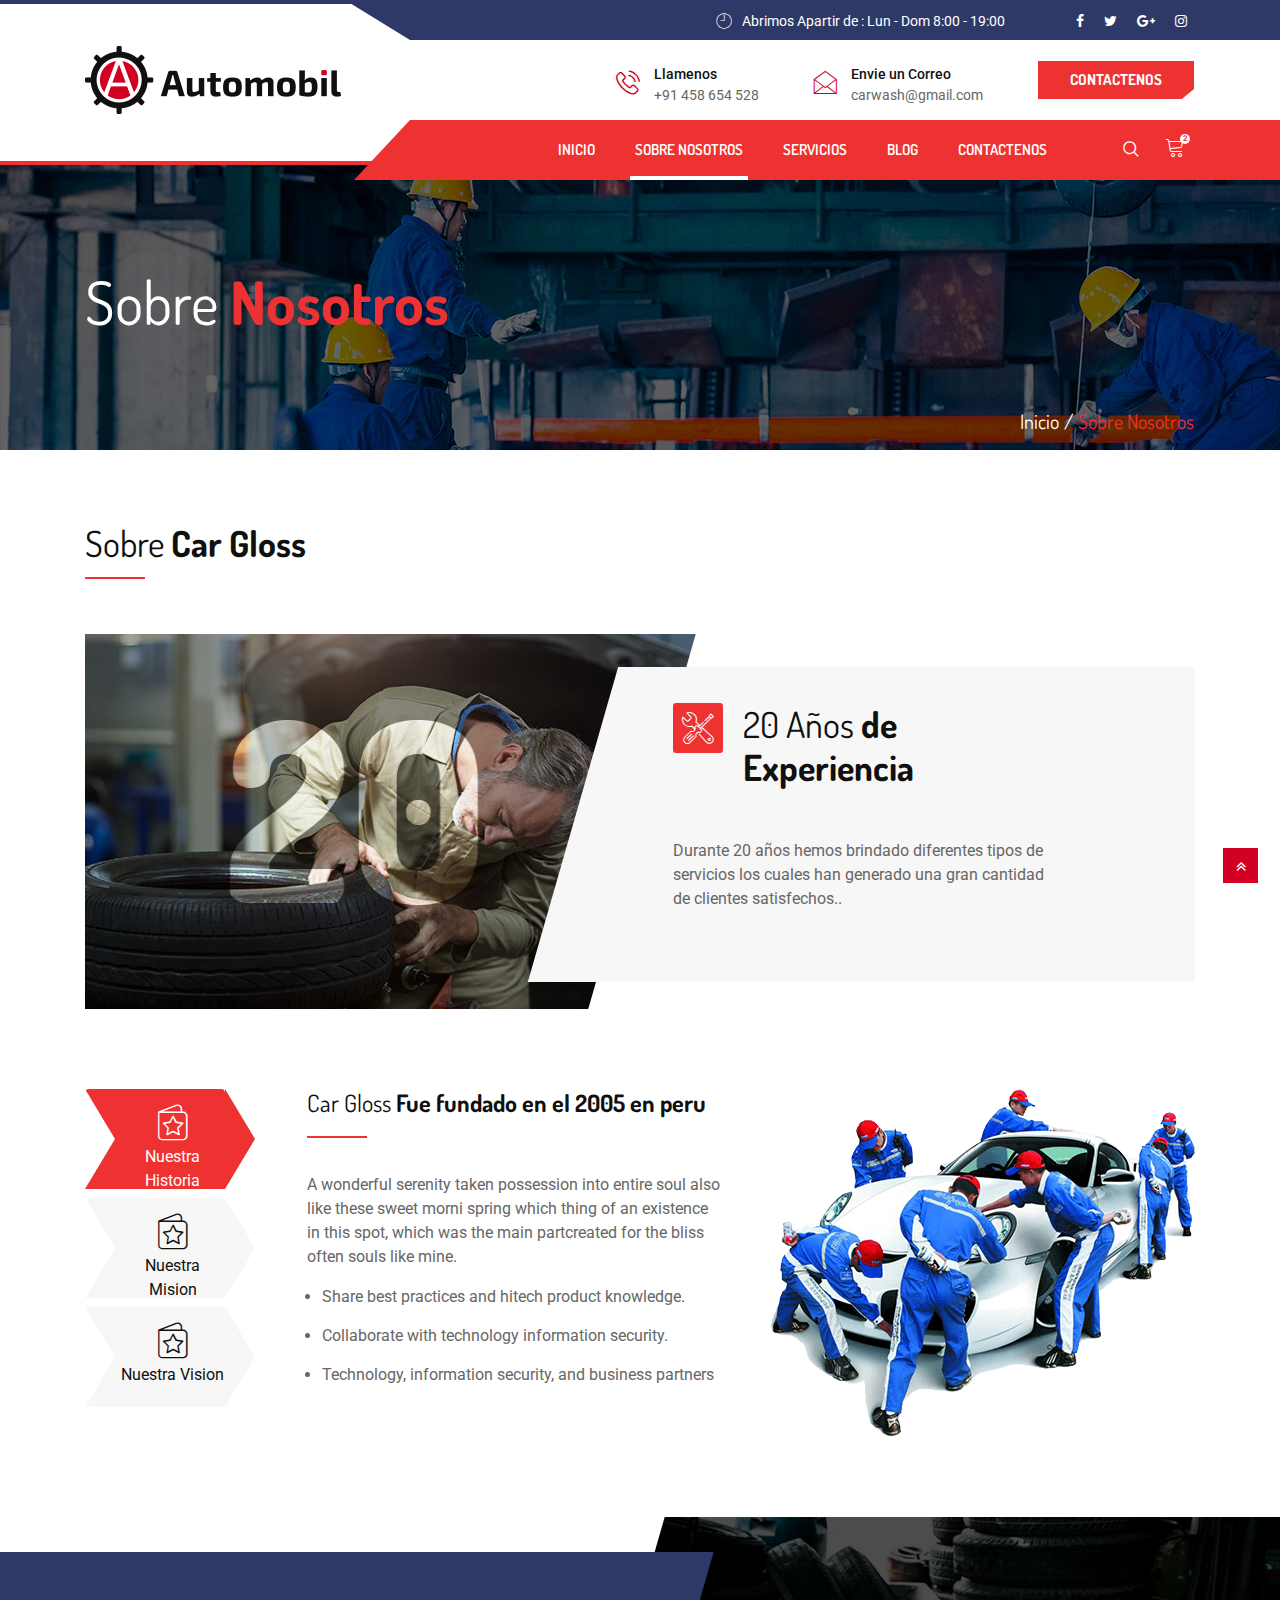
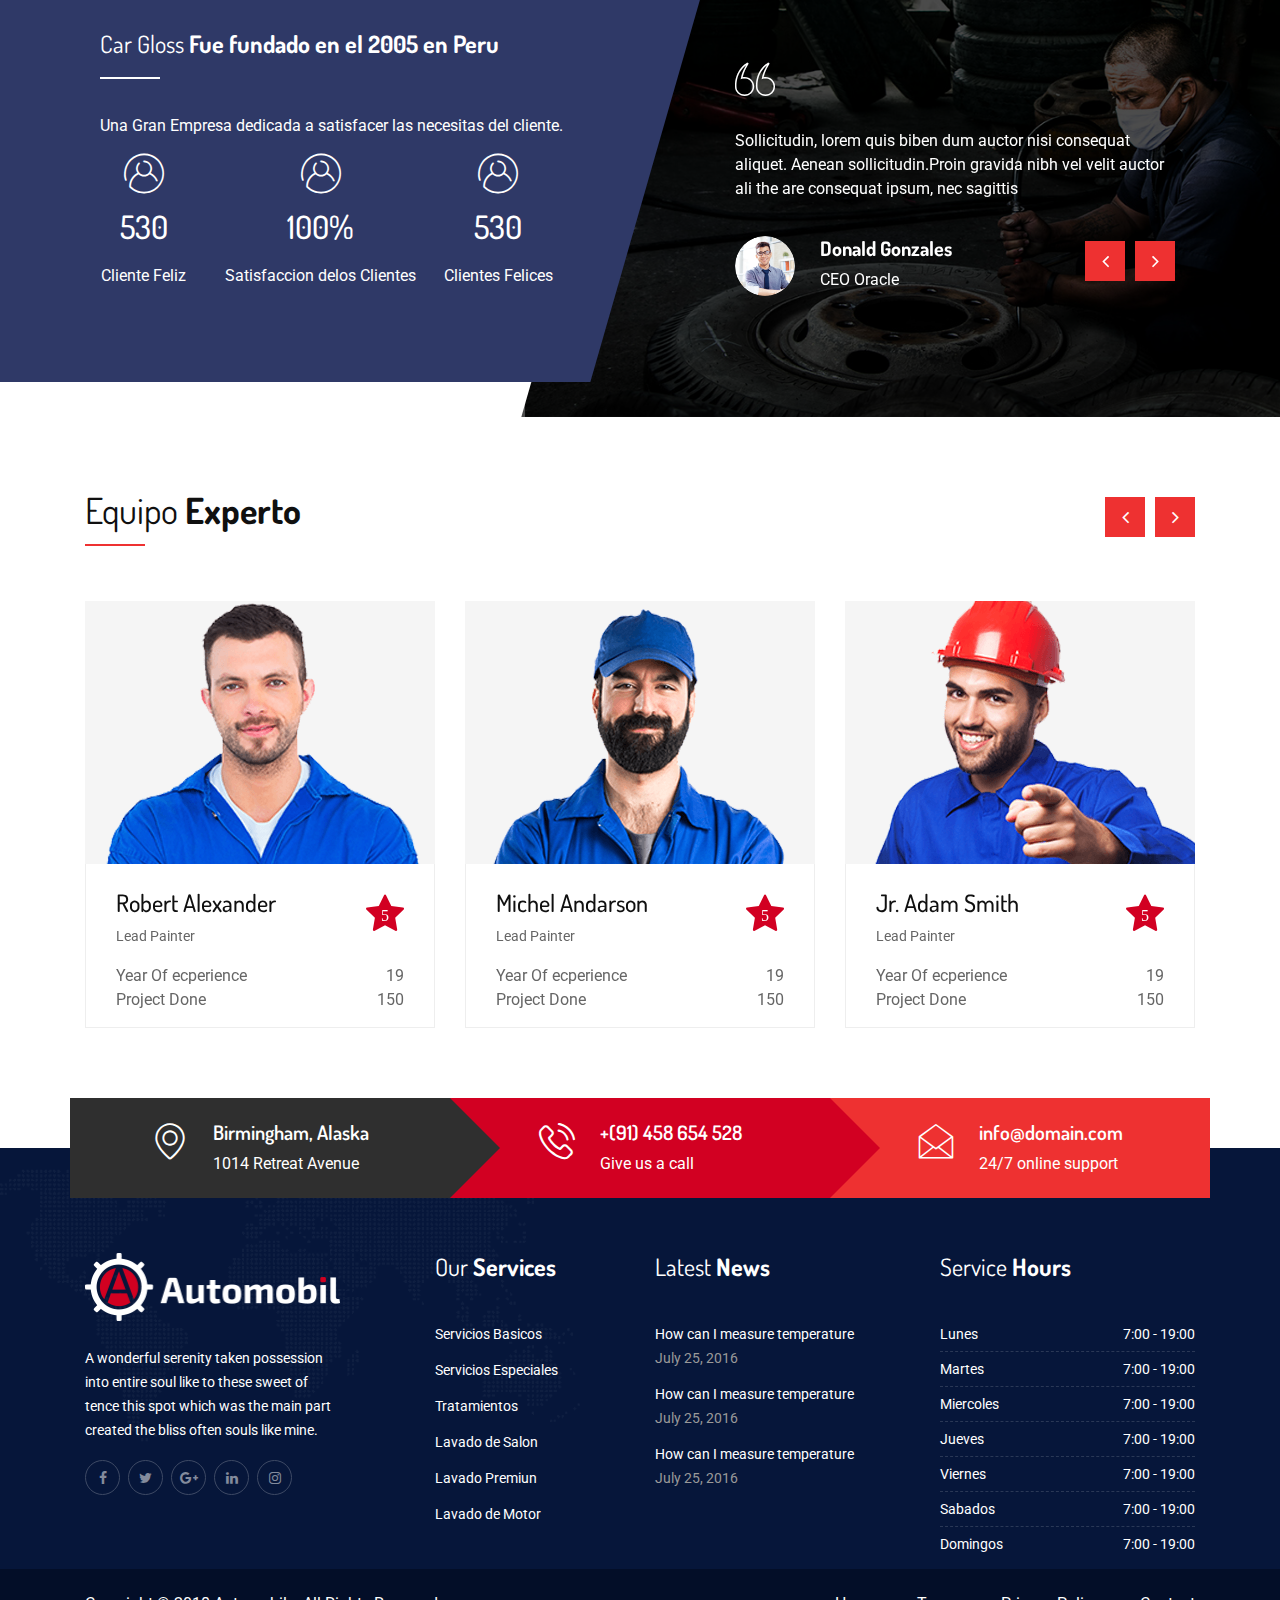
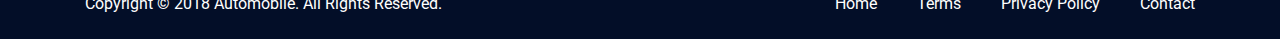
==== commit cb3ff913: "Update" ====
--- a/HTML/about-us.html
+++ b/HTML/about-us.html
@@ -244,9 +244,9 @@
                         <div class="box-content-wrapper">
                            <i class="icon-repair"></i>
                            <h2 class="column-title no-border">
-                              <span>20 Years</span> Experience
+                              <span>20 Años</span> de Experiencia
                            </h2>
-                           <p>A Wonderful serenity taken possession into intire soul as like these sweet morning of spring which thing of existence  in this spot,Which was the main partcreated for the bliss often soul like mine.I am so happy, my dear friend do sorbed in the exquisite.</p>
+                           <p>Durante 20 años hemos brindado  diferentes tipos de servicios los cuales han generado una gran cantidad de clientes satisfechos..</p>
                         </div> <!-- Content wrapper end -->
                   </div> <!-- Content Right End -->
                </div> <!-- Col end -->
@@ -264,15 +264,15 @@
                      <ul class="nav nav-tabs ts-tab" id="myTab" role="tablist">
                         <li class="nav-item">
                            <a class="nav-link active" id="home-tab" data-toggle="tab" href="#home" role="tab" aria-controls="home" aria-selected="true">
-                           <i class="icon-history"></i>Our History</a>
+                           <i class="icon-history"></i>Nuestra Historia</a>
                         </li>
                         <li class="nav-item">
                            <a class="nav-link" id="profile-tab" data-toggle="tab" href="#profile" role="tab" aria-controls="profile" aria-selected="false">
-                           <i class="icon-history"></i>Our Mission</a>
+                           <i class="icon-history"></i>Nuestra Mision</a>
                         </li>
                         <li class="nav-item">
                            <a class="nav-link" id="contact-tab" data-toggle="tab" href="#contact" role="tab" aria-controls="contact" aria-selected="false">
-                           <i class="icon-history"></i>Our vision</a>
+                           <i class="icon-history"></i>Nuestra Vision</a>
                         </li>
                      </ul><!-- ul end -->
                   </div><!-- Col end -->
@@ -280,7 +280,7 @@
                      <div class="tab-content ts-tab-content" id="myTabContent">
                         <div class="tab-pane fade show active" id="home" role="tabpanel" aria-labelledby="home-tab">
                            <h2 class="column-title-sm">
-                              <span>Automobil </span> was founded in 1999 at USA
+                              <span>Car Gloss </span> Fue fundado en el 2005 en peru
                            </h2>
                            <p>A wonderful serenity taken possession  into entire soul also  like these sweet morni  spring which thing of an existence in this spot, which was the main partcreated for the bliss often souls like mine. </p>
                            <ul class="list-round-solid">
@@ -291,7 +291,7 @@
                         </div> <!-- tab pane end -->
                         <div class="tab-pane fade" id="profile" role="tabpanel" aria-labelledby="profile-tab">
                            <h2 class="column-title-sm">
-                              <span>Automobil </span> was founded in 1999 at USA
+                              <span> Car Gloss </span> Fue fundado en el 2005 en peru
                            </h2>
                            <p>A wonderful serenity taken possession  into entire soul also  like these sweet morni  spring which thing of an existence in this spot, which was the main partcreated for the bliss often souls like mine. </p>
                            <ul class="list-round-solid">
@@ -302,7 +302,7 @@
                         </div> <!-- tab pane end -->
                         <div class="tab-pane fade" id="contact" role="tabpanel" aria-labelledby="contact-tab">
                            <h2 class="column-title-sm">
-                              <span>Automobil </span> was founded in 1999 at USA
+                              <span>Car Gloss </span> Fue fundado en el 2005 en peru
                            </h2>
                            <p>A wonderful serenity taken possession  into entire soul also  like these sweet morni  spring which thing of an existence in this spot, which was the main partcreated for the bliss often souls like mine. </p>
                            <ul class="list-round-solid">
@@ -329,9 +329,9 @@
                <div class="box-skew-area-left bg-blue">
                   <div class="box-skew-sm-left">
                      <h2 class="column-title-sm text-white">
-                        <span>Automobil </span> was founded in 1999 at USA
+                        <span>Car Gloss </span> Fue fundado en el 2005 en Peru
                      </h2>
-                     <p class="fun-fact-info">A wonderful serenity taken possession into entire soul also like these are main partcreated for the bliss often soul like</p>
+                     <p class="fun-fact-info">Una Gran Empresa dedicada a satisfacer las necesitas del cliente.</p>
                      <div class="row ts-main-fact">
                         <div class="col-md-4">
                            <div class="ts-facts text-center">
@@ -339,7 +339,7 @@
                               <div class="ts-facts-num">
                                  <h3 class="funfact"><span class="counterUp">530</span></h3>
                               </div>
-                              <p>Happy Client</p>
+                              <p>Cliente Feliz</p>
                            </div>
                         </div>
                         <div class="col-md-4">
@@ -348,7 +348,7 @@
                               <div class="ts-facts-num">
                                  <h3 class="funfact"><span class="counterUp">100%</span></h3>
                               </div>
-                              <p>Customer Satisfaction</p>
+                              <p>Satisfaccion delos Clientes</p>
                            </div>
                         </div>
                         <div class="col-md-4">
@@ -357,7 +357,7 @@
                               <div class="ts-facts-num">
                                  <h3 class="funfact"><span class="counterUp">530</span></h3>
                               </div>
-                              <p>Happy Customers</p>
+                              <p>Clientes Felices</p>
                            </div>
                         </div>
                      </div><!-- row end -->
@@ -404,7 +404,7 @@
          <div class="row">
             <div class="col-md-12">
                <h2 class="section-title">
-                  <span>Expert </span>Team
+                  <span>Equipo </span>Experto 
                </h2>
             </div> <!-- Col End -->
          </div><!-- Row End -->
@@ -559,12 +559,12 @@
                <div class="col-lg-3 col-md-6 footer-widget widget-service">
                   <h3 class="widget-title"><span>Our</span> Services</h3>
                   <ul class="unstyled">
-                     <li><a href="#">Engine Diagnostics</a></li>
-                     <li><a href="#">Lube, Oil and Filters</a></li>
-                     <li><a href="#">Computer Diagnostics</a></li>
-                     <li><a href="#">Anti-Lock Brake</a></li>
-                     <li><a href="#">Air Conditioning Evac</a></li>
-                     <li><a href="#">Performance Upgrades</a></li>
+                     <li><a href="#">Servicios Basicos</a></li>
+                     <li><a href="#">Servicios Especiales</a></li>
+                     <li><a href="#">Tratamientos</a></li>
+                     <li><a href="#">Lavado de Salon</a></li>
+                     <li><a href="#">Lavado Premiun</a></li>
+                     <li><a href="#">Lavado de Motor</a></li>
                   </ul> <!-- Ul end -->
                </div> <!-- Col End -->
                <div class="col-lg-3 col-md-6 footer-widget news-widget">
@@ -588,28 +588,32 @@
                   <h3 class="widget-title"><span>Service</span> Hours</h3>
                   <ul class="unstyled service-time">
                      <li>
-                        <span>Monday</span>
-                        <span>7.00 - 16.30</span>
-                     </li>
-                     <li>
-                        <span>Tuesday</span>
-                        <span>7.00 - 16.00</span>
-                     </li>
-                     <li>
-                        <span>Wednesday</span>
-                        <span>7.00 - 16.20</span>
-                     </li>
-                     <li>
-                        <span>Thursday</span>
-                        <span>7.00 - 16.00</span>
-                     </li>
-                     <li>
-                        <span>Friday</span>
-                        <span>7.00 - 16.20</span>
-                     </li>
-                     <li>
-                        <span>Saturday</span>
-                        <span>7.00 - 16.10</span>
+                        <span>Lunes</span>
+                        <span>7:00 - 19:00</span>
+                     </li>
+                     <li>
+                        <span>Martes</span>
+                        <span>7:00 - 19:00</span>
+                     </li>
+                     <li>
+                        <span>Miercoles</span>
+                        <span>7:00 - 19:00</span>
+                     </li>
+                     <li>
+                        <span>Jueves</span>
+                        <span>7:00 - 19:00</span>
+                     </li>
+                     <li>
+                        <span>Viernes</span>
+                        <span>7:00 - 19:00</span>
+                     </li>
+                     <li>
+                        <span>Sabados</span>
+                        <span>7:00 - 19:00</span>
+                          <li>
+                        <span>Domingos</span>
+                        <span>7:00 - 19:00</span>
+
                      </li>
                   </ul> <!-- Service Time -->
                </div> <!-- Col End -->
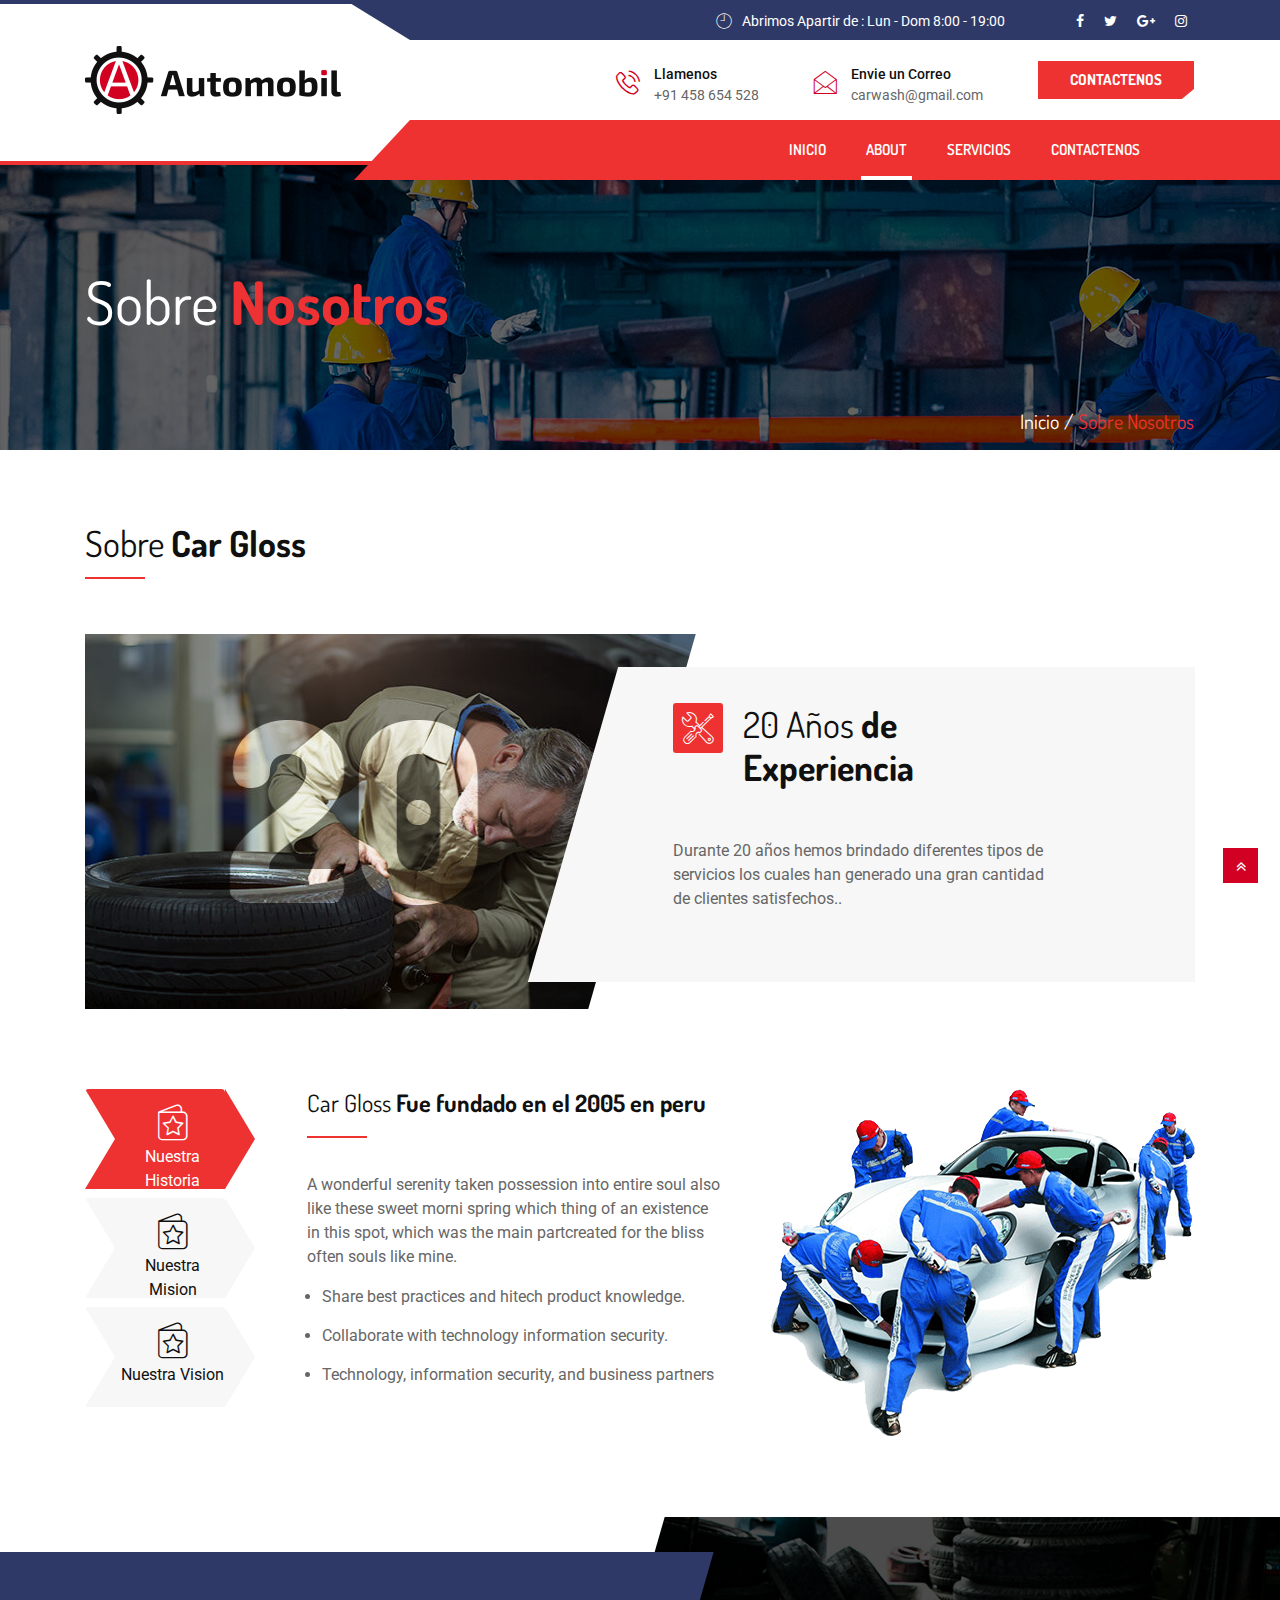
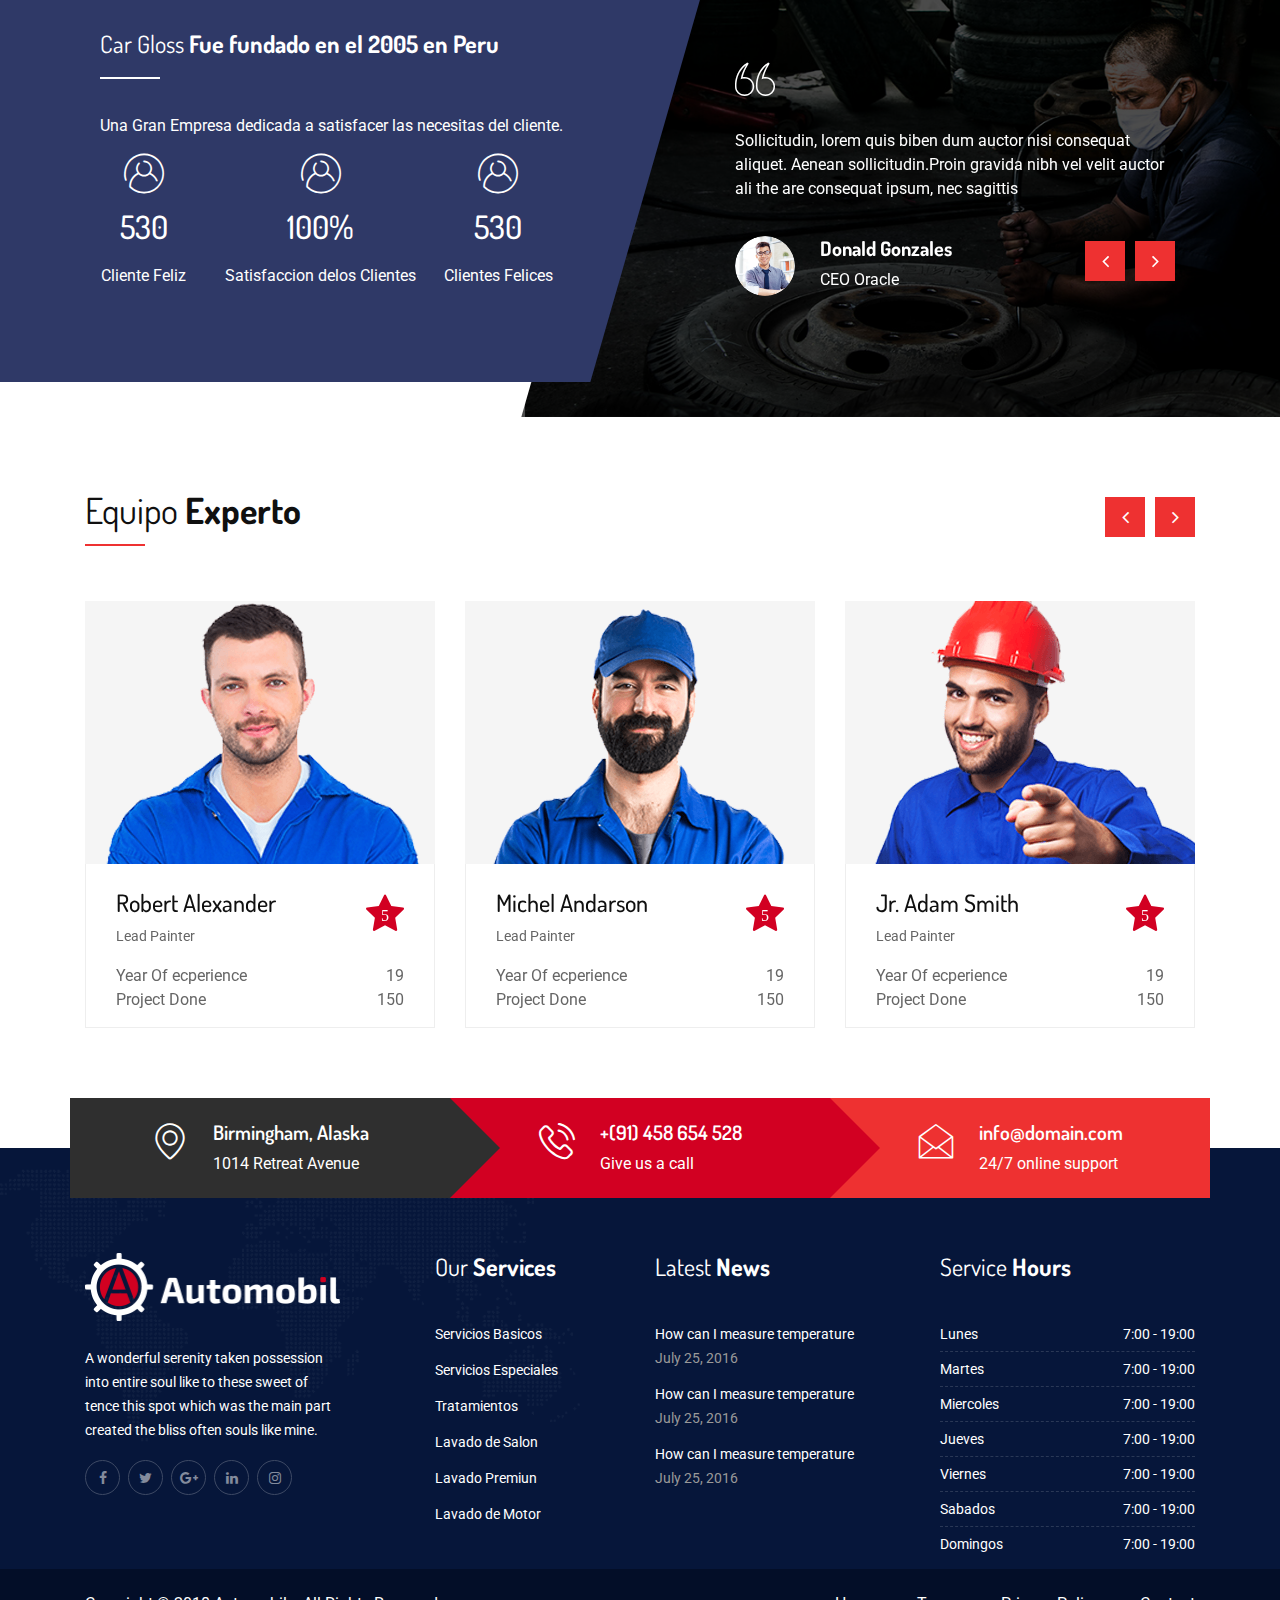
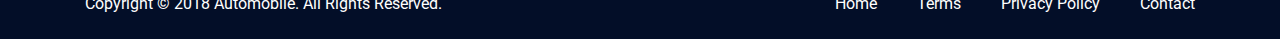
==== commit 42e40f81: "Merge branch 'Jesus-' into emilio" ====
--- a/HTML/about-us.html
+++ b/HTML/about-us.html
@@ -13,45 +13,43 @@
    <title>Automobil - Auto Mechanic & Auto Repair HTML Template</title>
 
    <!-- CSS
-   ==================================================== -->
-
-   <!-- Font Awesome -->
-   <link rel="stylesheet" href="css/font-awesome.min.css">
-
-   <!-- Font Awesome -->
-   <link rel="stylesheet" href="css/animate.css">
-
-   <!-- IcoFonts -->
-   <link rel="stylesheet" href="css/icofonts.css">
-   <link rel="stylesheet" href="css/automobil_icon.css">
-
-   <!-- Bootstrap -->
-   <link rel="stylesheet" href="css/bootstrap.min.css">
-
-   <!-- Owl Carousel -->
-   <link rel="stylesheet" href="css/owlcarousel.min.css">
-
-   <!-- Contactme -->
-   <link rel="stylesheet" href="css/contactme/bootstrap-datepicker.standalone.min.css">
-   <link rel="stylesheet" href="css/contactme/contactme-1.6.css">
-   <link rel="stylesheet" href="css/contactme/jquery.timepicker.css">
-   <link rel="stylesheet" href="css/contactme/select2.min.css">
-
-   <!-- Style -->
-   <link rel="stylesheet" href="css/style.css">
-
-   <!-- Responsive -->
-   <link rel="stylesheet" href="css/responsive.css">
-
-
-   <!-- HTML5 shim and Respond.js IE8 support of HTML5 elements and media queries -->
-   <!-- WARNING: Respond.js doesn't work if you view the page via file:// -->
+      ==================================================== -->
+
+      <!-- Font Awesome -->
+      <link rel="stylesheet" href="css/font-awesome.min.css">
+
+      <!-- Font Awesome -->
+      <link rel="stylesheet" href="css/animate.css">
+
+      <!-- IcoFonts -->
+      <link rel="stylesheet" href="css/icofonts.css">
+      <link rel="stylesheet" href="css/automobil_icon.css">
+
+      <!-- Bootstrap -->
+      <link rel="stylesheet" href="css/bootstrap.min.css">
+
+      <!-- Owl Carousel -->
+      <link rel="stylesheet" href="css/owlcarousel.min.css">
+
+      <!-- Contactme -->
+      <link rel="stylesheet" href="css/contactme/bootstrap-datepicker.standalone.min.css">
+      <link rel="stylesheet" href="css/contactme/contactme-1.6.css">
+      <link rel="stylesheet" href="css/contactme/jquery.timepicker.css">
+      <link rel="stylesheet" href="css/contactme/select2.min.css">
+
+      <!-- Style -->
+      <link rel="stylesheet" href="css/style.css">
+
+      <!-- Responsive -->
+      <link rel="stylesheet" href="css/responsive.css">
+
+
+      <!-- HTML5 shim and Respond.js IE8 support of HTML5 elements and media queries -->
+      <!-- WARNING: Respond.js doesn't work if you view the page via file:// -->
    <!--[if lt IE 9]>
       <script src="https://oss.maxcdn.com/html5shiv/3.7.2/html5shiv.min.js"></script>
       <script src="https://oss.maxcdn.com/respond/1.4.2/respond.min.js"></script>
-      <![endif]-->
-
-
+   <![endif]-->
 </head>
 
 <body>
@@ -84,12 +82,12 @@
       <div class="ts-logo-area">
          <div class="container">
             <div class="row align-items-center">
-               <div class="col-md-4">
-                  <a class="ts-logo" href="index.html">
+               <div class="col-md-4 col-sm-4">
+                  <a class="ts-logo" href="index.html" class="ts-logo">
                      <img src="images/logo/logo.png" alt="logo">
                   </a>
                </div> <!-- Col End -->
-               <div class="col-md-8 float-right">
+               <div class="col-md-8 col-sm-8 float-right">
                   <ul class="top-contact-info">
                      <li>
                         <span><i class="icon icon-phone3"></i></span>
@@ -106,59 +104,65 @@
                         </div>
                      </li> <!-- Li End -->
                      <li>
-                        <a href="#" class="btn btn-primary">Contactenos</a>
+
+                        <a href="contact.html" class="btn btn-primary">Contactenos</a>
+
                      </li> <!-- Li End -->
                   </ul> <!-- Contact info End -->
                </div> <!-- Col End -->
             </div> <!-- Row End -->
          </div> <!-- Container End -->
       </div> <!-- Logo End -->
-	  
+
       <div class="header-angle">
          <div class="container">
             <nav class="navbar navbar-expand-lg navbar-light">
                <button class="navbar-toggler" type="button" data-toggle="collapse" data-target="#navbarSupportedContent" aria-controls="navbarSupportedContent"
-                  aria-expanded="false" aria-label="Toggle navigation">
-                  <span class="navbar-toggler-icon"></span>
-               </button><!-- End of Navbar toggler -->
-               <div class="collapse navbar-collapse justify-content-end ts-navbar" id="navbarSupportedContent">
-                  <ul class="navbar-nav">
-                     <li class="nav-item dropdown">
-                        <a class="nav-link" href="#" data-toggle="dropdown">
+
+               aria-expanded="false" aria-label="Toggle navigation">
+               <span class="navbar-toggler-icon"></span>
+            </button><!-- End of Navbar toggler -->
+            <div class="collapse navbar-collapse justify-content-end ts-navbar" id="">
+               <ul class="navbar-nav">
+                  <li class="nav-item dropdown active">
+                     <a class="nav-link " href="index.html" data-toggle="dropdown">
                         Inicio
-                        <span class="ts-indicator"><i class="fa fa-angle-down"></i></span>
+                        <!--<span class="ts-indicator"><i class="fa fa-angle-down"></i></span>-->
+
+
                      </a>
-                        <ul class="dropdown-menu ts-dropdown-menu">
-                           <li><a href="index.html">Home One</a></li>
+                        <!--<ul class="dropdown-menu ts-dropdown-menu">
+                           <li><a class="active" href="index.html">Home One</a></li>
                            <li><a href="index-2.html">Home Two</a></li>
                            <li><a href="index-3.html">Home Three</a></li>
                            <li><a href="index-4.html">Home Four</a></li>
-                        </ul><!-- End of Dropdown menu -->
-                     </li><!-- End Dropdown -->
-                     <li class="nav-item dropdown active">
-                        <a class="nav-link active" href="#" data-toggle="dropdown">
-                        Sobre Nosotros
-                        <span class="ts-indicator"><i class="fa fa-angle-down"></i></span>
-                     </a>
-                        <ul class="dropdown-menu ts-dropdown-menu">
-                           <li><a class="active" href="about-us.html">Sobre Nosotros</a></li>
-                           <li><a href="team.html">Nuestor equipo</a></li>
-                           <li><a href="gallery.html">Galeria</a></li>
-                           <li><a href="faq.html">Faq</a></li>
-                           <li><a href="testimonial.html">Testimonial</a></li>
-                           <li><a href="pricing-table.html">Tabla de Precios</a></li>
-                        </ul><!-- End of Dropdown menu -->
+
+                        </ul>--><!-- End of Dropdown menu -->
                      </li><!-- End Dropdown -->
                      <li class="nav-item dropdown">
-                        <a class="nav-link" href="#" data-toggle="dropdown">
-                        Servicios
-                        <span class="ts-indicator"><i class="fa fa-angle-down"></i></span>
-                     </a>
+                        <a class="nav-link active" href="#" data-toggle="dropdown">
+                           About
+                           <span class="ts-indicator"><i class="fa fa-angle-down"></i></span>
+                        </a>
                         <ul class="dropdown-menu ts-dropdown-menu">
-                           <li><a href="service.html">Todo los Servicios</a></li>
-                           <li><a href="service-details.html">Service Single</a></li>
-                        </ul><!-- End of Dropdown menu -->
-                     </li><!-- End Dropdown -->
+                           <li><a href="about-us.html" >Sobre Nosotros</a></li>
+                           <!--<li><a href="team.html">Our Team</a></li>
+                              <li><a href="gallery.html">Gallery</a></li>-->
+                              <li><a href="faq.html">Faq</a></li>
+                              <!--<li><a href="testimonial.html">Testimonial</a></li>-->
+                              <!--li><a href="pricing-table.html">Pricing Table</a></li-->
+                           </ul><!-- End of Dropdown menu -->
+                        </li><!-- End Dropdown -->
+                        <li class="nav-item dropdown">
+                           <a class="nav-link" href="#" data-toggle="dropdown">
+                              Servicios
+                              <span class="ts-indicator"><i class="fa fa-angle-down"></i></span>
+                           </a>
+                           <ul class="dropdown-menu ts-dropdown-menu">
+                              <li><a href="service.html">Todo los Servicios</a></li>
+                              <!--<li><a href="service-details.html">Service Single</a></li>-->
+                           </ul><!-- End of Dropdown menu -->
+                        </li><!-- End Dropdown -->
 
                      <!-- <li class="nav-item dropdown">
                         <a class="nav-link" href="#" data-toggle="dropdown">
@@ -166,7 +170,7 @@
                         <span class="ts-indicator"><i class="fa fa-angle-down"></i></span>
                         </a>
                      </li> -->
-                     <li class="nav-item dropdown">
+                     <!--<li class="nav-item dropdown">
                         <a class="nav-link" href="#" data-toggle="dropdown">
                         Blog
                         <span class="ts-indicator"><i class="fa fa-angle-down"></i></span>
@@ -175,19 +179,21 @@
                            <li><a href="news-left-sidebar.html">News Left Sidebar</a></li>
                            <li><a href="news-right-sidebar.html">News Right Sidebar</a></li>
                            <li><a href="news-single.html">News Single</a></li>
-                        </ul><!-- End of Dropdown menu -->
-                     </li><!-- End Dropdown -->
-
-                     <li class="nav-item dropdown">
-                        <a class="nav-link" href="contact.html" >
-                        Contactenos
-                        </a>
-                     </li> <!-- End Dropdown -->
-
-                  </ul> <!-- End Navbar Nav -->
-               </div> <!-- End of navbar collapse -->
-
-               <div class="header-cart">
+                        </ul>--><!-- End of Dropdown menu -->
+                        <!--/li--><!-- End Dropdown -->
+
+
+                        <li class="nav-item dropdown">
+                           <a class="nav-link" href="contact.html" >
+                              Contactenos
+                           </a>
+                        </li> <!-- End Dropdown -->
+
+
+                     </ul> <!-- End Navbar Nav -->
+                  </div> <!-- End of navbar collapse -->
+
+               <!--<div class="header-cart">
                   <div class="cart-link">
                      <form action="#">
                            <button type="button"><i class="icon icon-search show"></i></button>
@@ -196,28 +202,31 @@
                            <input type="search" name="search" id="search" placeholder="Type here and Search...">
                         </div>
                      </form>
-                     <a href="#"><i class="icon icon-cart"></i><sup>2</sup></a>
+                     <a href="#"><i class="icon icon-cart2"></i><sup>2</sup></a>
                   </div>
-               </div> <!-- End Cart -->
+               </div> --><!-- End Cart -->
 
             </nav> <!-- End of Nav -->
          </div> <!-- End of Container -->
       </div> <!-- End of Header Angle-->
    </header> <!-- End of Header area-->
 
+
    <div class="banner-area bg-overlay" id="banner-area" style="background-image:url(images/banner/about_banner.jpg);">
       <div class="container">
-            <div class="row justify-content-center">
-               <div class="col">
-                  <div class="banner-heading">
-                        <h1 class="banner-title">Sobre <span>Nosotros</span></h1>
-                        <ol class="breadcrumb">
-                           <li>Inicio</li>
-                           <li><a href="#">Sobre Nosotros</a></li>
-                        </ol>
-                  </div> <!-- Banner heading -->
-               </div><!-- Col end-->
-            </div><!-- Row end-->
+
+         <div class="row justify-content-center">
+            <div class="col">
+               <div class="banner-heading">
+                  <h1 class="banner-title">Sobre <span>Nosotros</span></h1>
+                  <ol class="breadcrumb">
+                     <li>Inicio</li>
+                     <li><a href="#">Sobre Nosotros</a></li>
+                  </ol>
+               </div> <!-- Banner heading -->
+            </div><!-- Col end-->
+         </div><!-- Row end-->
+
       </div><!-- Container end-->
    </div><!-- Banner area end-->
 
@@ -234,13 +243,14 @@
             <div class="row overflow-hidden no-gutters">
                <div class="col-lg-7 col-md-12">
                   <div class="box-skew-hidden-left">
-                        <div class="box-skew-left">
-                           <img class="img-fluid" src="images/about/about-img2.jpg" alt="">
-                        </div><!-- Box skew left -->
+                     <div class="box-skew-left">
+                        <img class="img-fluid" src="images/about/about-img2.jpg" alt="">
+                     </div><!-- Box skew left -->
                   </div>
                </div> <!-- Col End -->
                <div class="col-lg-5 col-md-12">
                   <div class="box-skew-right">
+
                         <div class="box-content-wrapper">
                            <i class="icon-repair"></i>
                            <h2 class="column-title no-border">
@@ -264,6 +274,7 @@
                      <ul class="nav nav-tabs ts-tab" id="myTab" role="tablist">
                         <li class="nav-item">
                            <a class="nav-link active" id="home-tab" data-toggle="tab" href="#home" role="tab" aria-controls="home" aria-selected="true">
+
                            <i class="icon-history"></i>Nuestra Historia</a>
                         </li>
                         <li class="nav-item">
@@ -626,7 +637,7 @@
                <div class="col-lg-6 col-md-12">
                   <div class="copyright-info"><span>Copyright © 2018 Automobile. All Rights Reserved.</span></div>
                </div>
-               <div class="col-lg-6 col-md-12">
+               <div class="col-lg-6 col-md-12" style:"display:none">
                   <div class="footer-menu">
                      <ul class="nav unstyled">
                         <li><a href="#">Home</a></li>
@@ -649,29 +660,29 @@
    <!-- javaScript Files
       =============================================================================-->
 
-   <!-- initialize jQuery Library -->
-   <script src="js/jquery.min.js"></script>
-   <!-- Popper JS -->
-   <script src="js/popper.min.js"></script>
-   <!-- Bootstrap jQuery -->
-   <script src="js/bootstrap.min.js"></script>
-   <!-- Owl Carousel -->
-   <script src="js/owl-carousel.2.3.0.min.js"></script>
-   <!-- START js copy section -->
-   <script src="js/contactme/bootstrap-datepicker.min.js"></script>
-   <script src="js/contactme/bootstrap-datepicker-lang/en.js"></script>
-   <script src="js/contactme/jquery.timepicker.min.js"></script>
-   <script src="js/contactme/select2.full.min.js"></script>
-   <script src="js/contactme/select2-lang/en.js"></script>
-   <!--[if lt IE 9]><script src="contactme/js/EQCSS-polyfills-1.7.0.min.js"></script><![endif]-->
-   <script src="js/contactme/EQCSS-1.7.0.min.js"></script>
-   <script src="js/contactme/contactme-config.js"></script>
-   <script src="js/contactme/contactme-1.6.js"></script>
-   <!-- To enable Google reCAPTCHA, uncomment the next line: -->
-   <!-- <script src="https://www.google.com/recaptcha/api.js?onload=initRecaptchas&render=explicit" async defer></script> -->
-   <!-- END js copy section -->
-   <!-- Template Custom -->
-   <script src="js/main.js"></script>
-</body>
-
-</html>+      <!-- initialize jQuery Library -->
+      <script src="js/jquery.min.js"></script>
+      <!-- Popper JS -->
+      <!--script src="js/popper.min.js"></script-->
+      <!-- Bootstrap jQuery -->
+      <script src="js/bootstrap.min.js"></script>
+      <!-- Owl Carousel -->
+      <script src="js/owl-carousel.2.3.0.min.js"></script>
+      <!-- START js copy section -->
+      <script src="js/contactme/bootstrap-datepicker.min.js"></script>
+      <script src="js/contactme/bootstrap-datepicker-lang/en.js"></script>
+      <script src="js/contactme/jquery.timepicker.min.js"></script>
+      <script src="js/contactme/select2.full.min.js"></script>
+      <script src="js/contactme/select2-lang/en.js"></script>
+      <!--[if lt IE 9]><script src="contactme/js/EQCSS-polyfills-1.7.0.min.js"></script><![endif]-->
+      <script src="js/contactme/EQCSS-1.7.0.min.js"></script>
+      <script src="js/contactme/contactme-config.js"></script>
+      <script src="js/contactme/contactme-1.6.js"></script>
+      <!-- To enable Google reCAPTCHA, uncomment the next line: -->
+      <!-- <script src="https://www.google.com/recaptcha/api.js?onload=initRecaptchas&render=explicit" async defer></script> -->
+      <!-- END js copy section -->
+      <!-- Template Custom -->
+      <script src="js/main.js"></script>
+   </body>
+
+   </html>